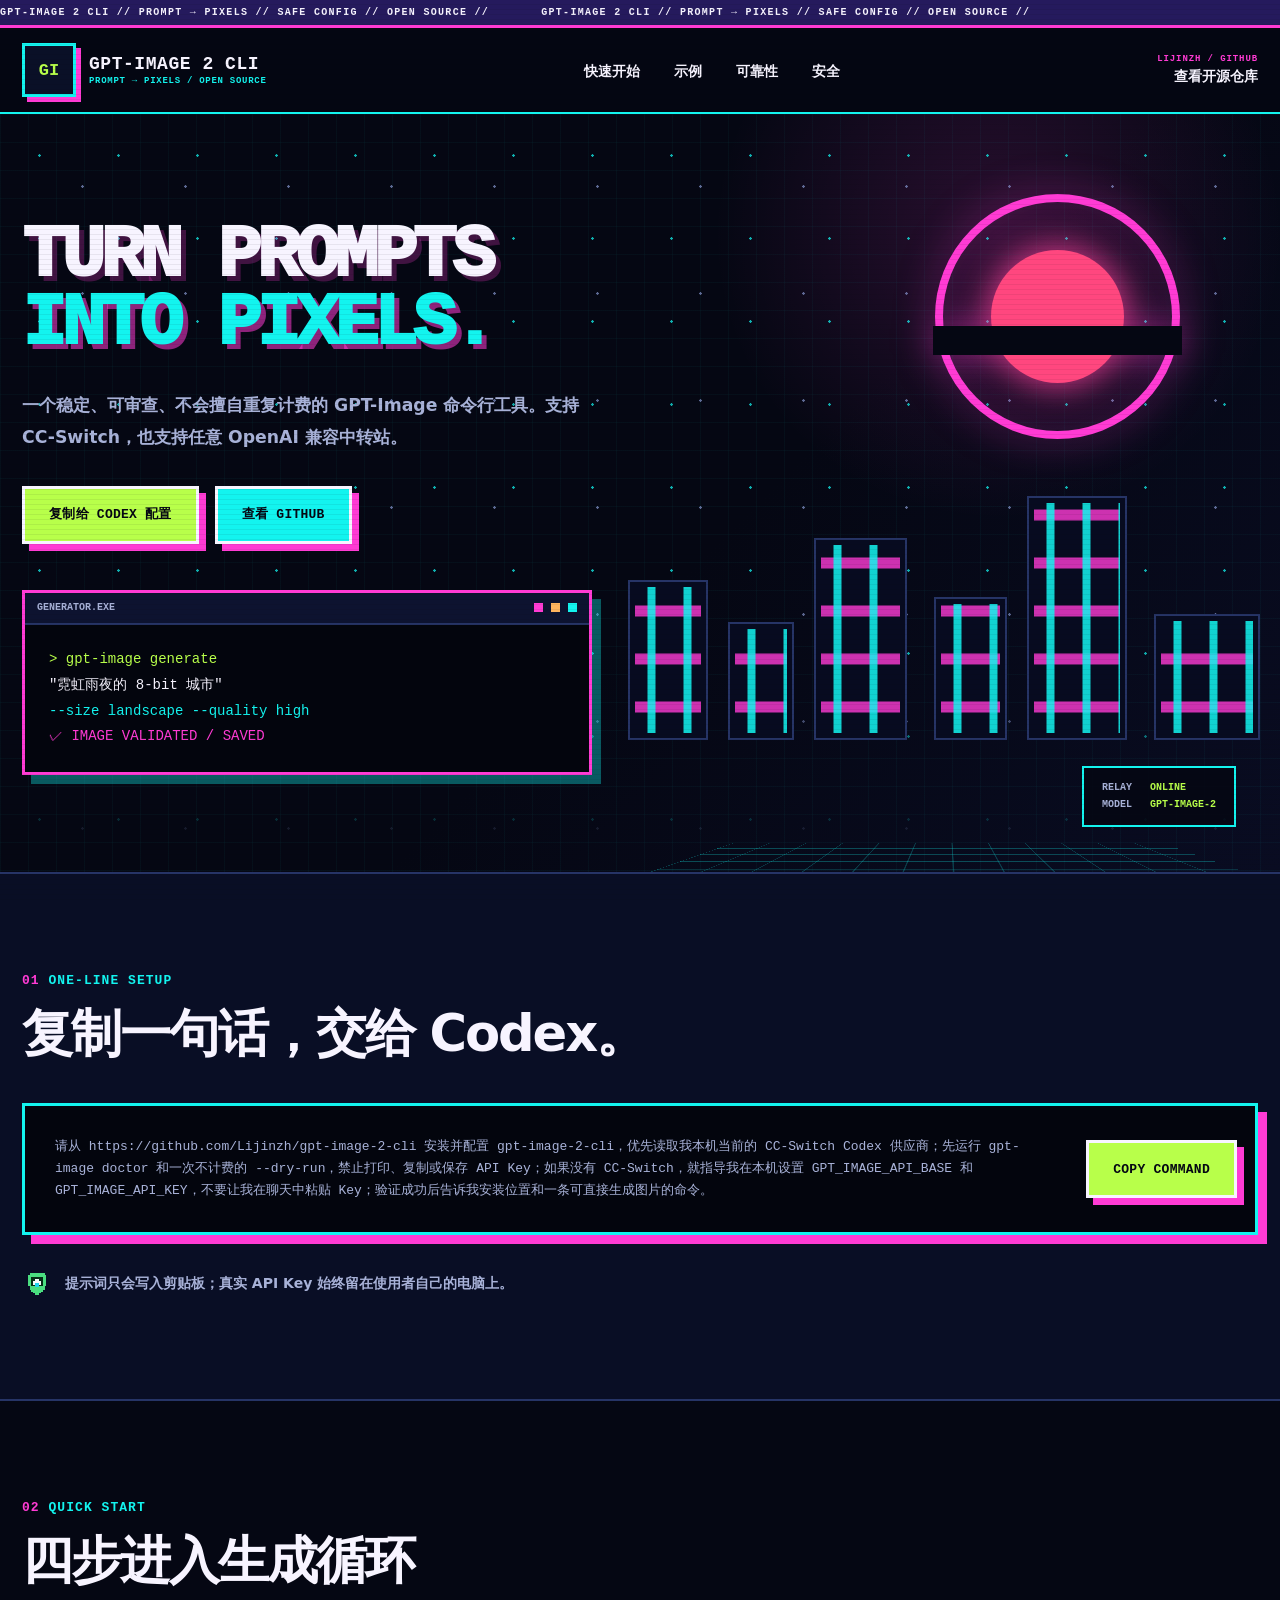
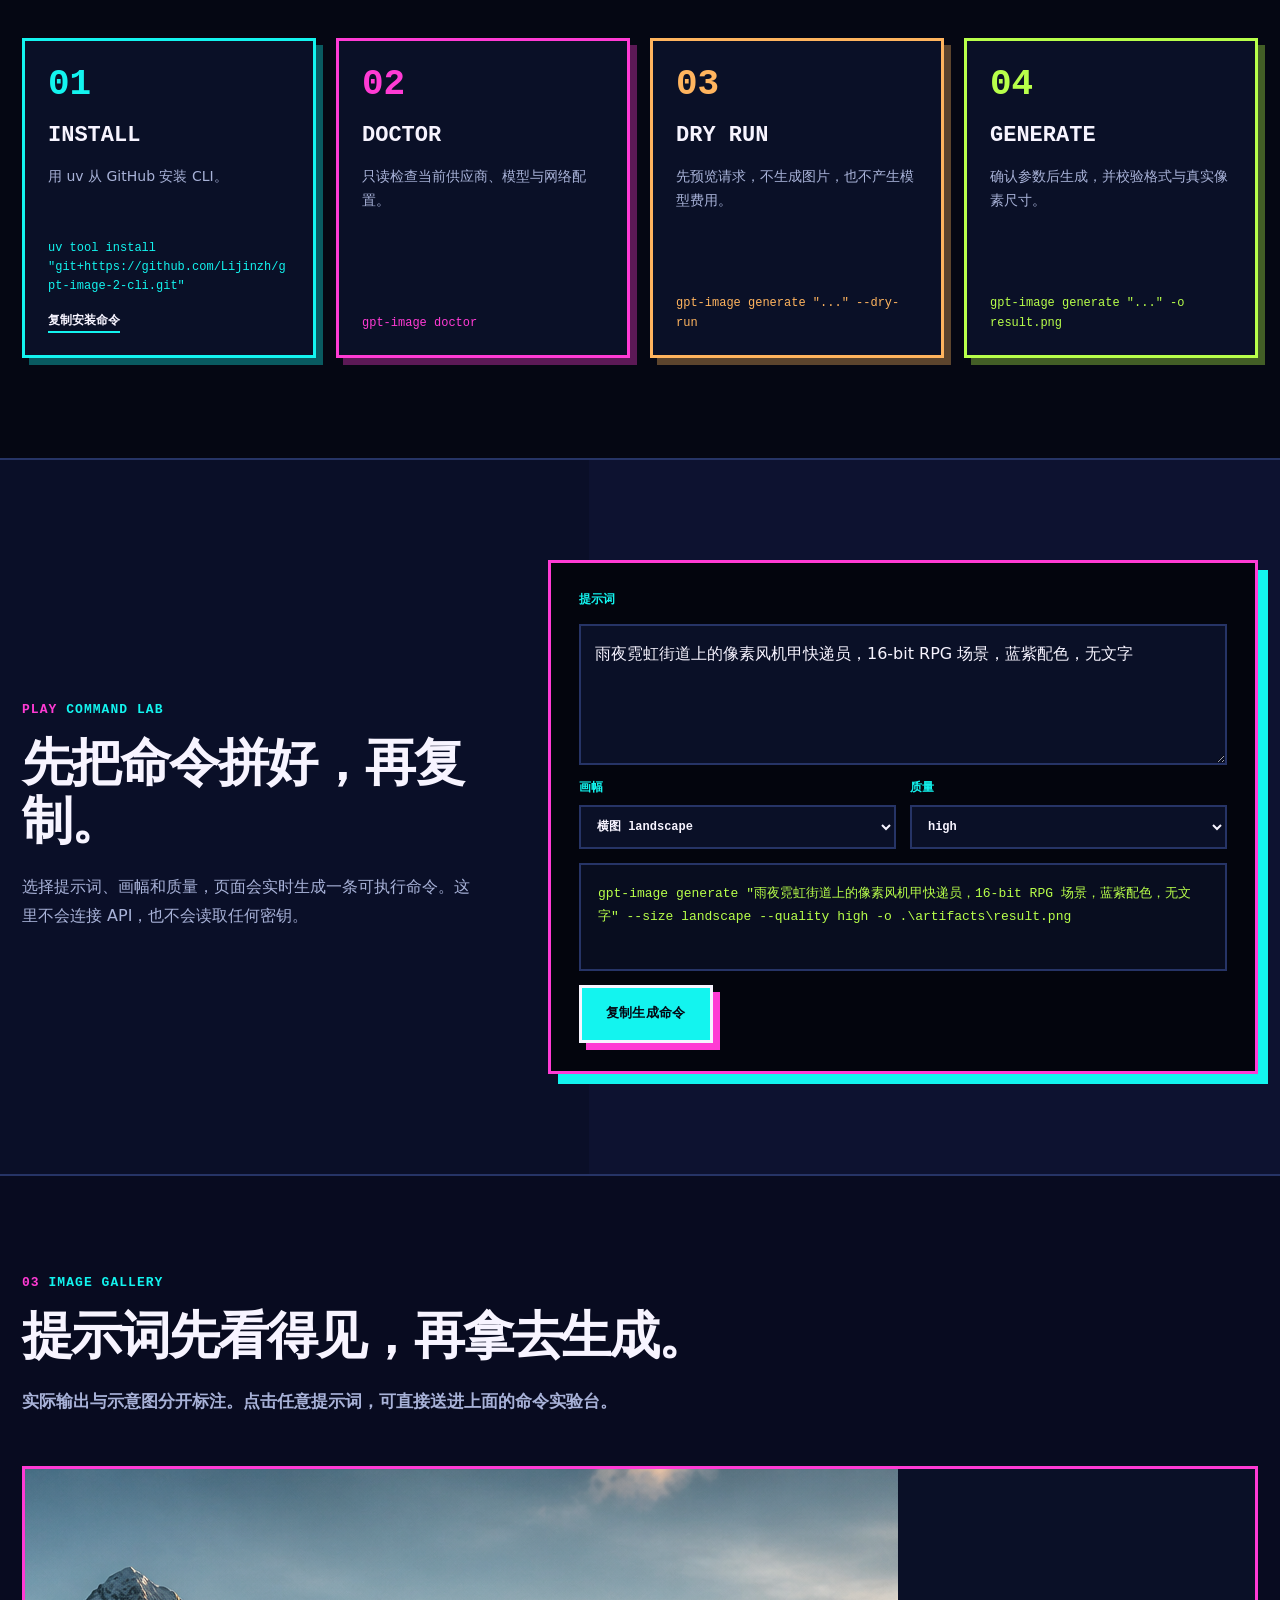
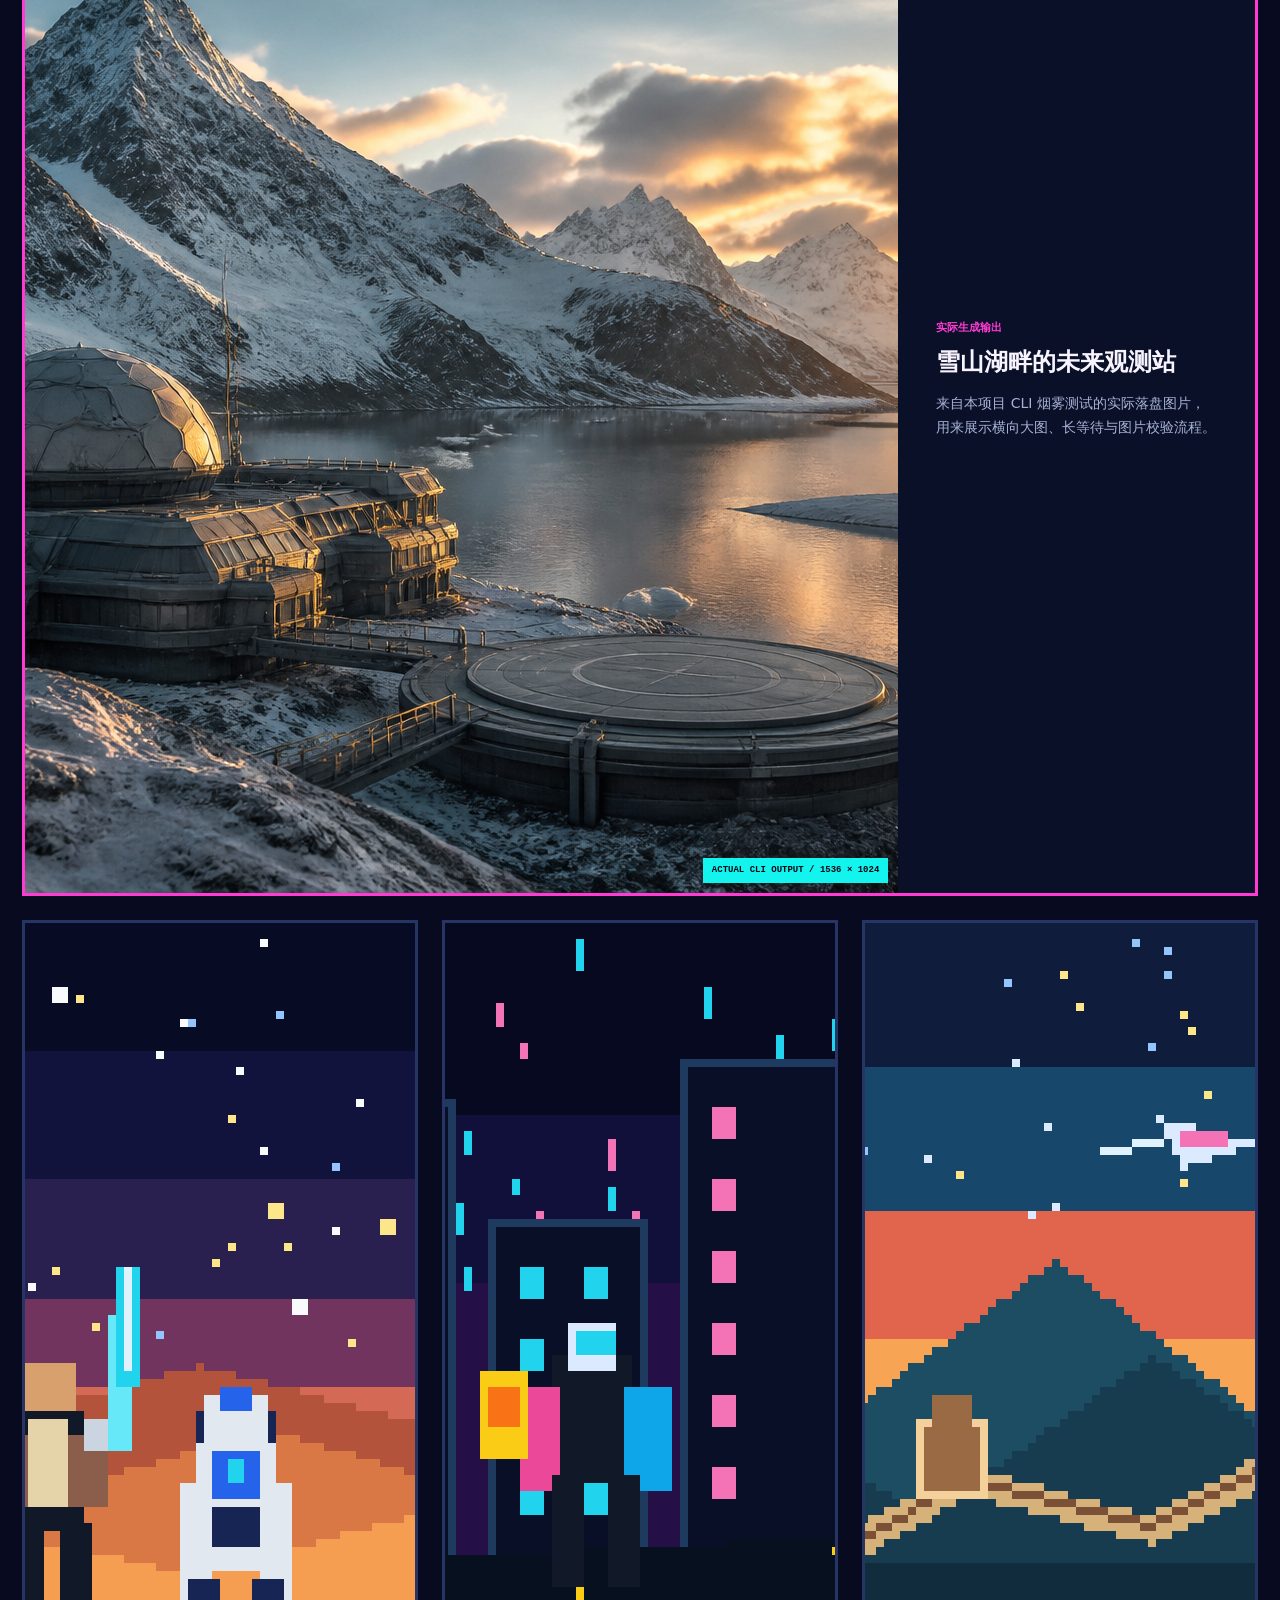
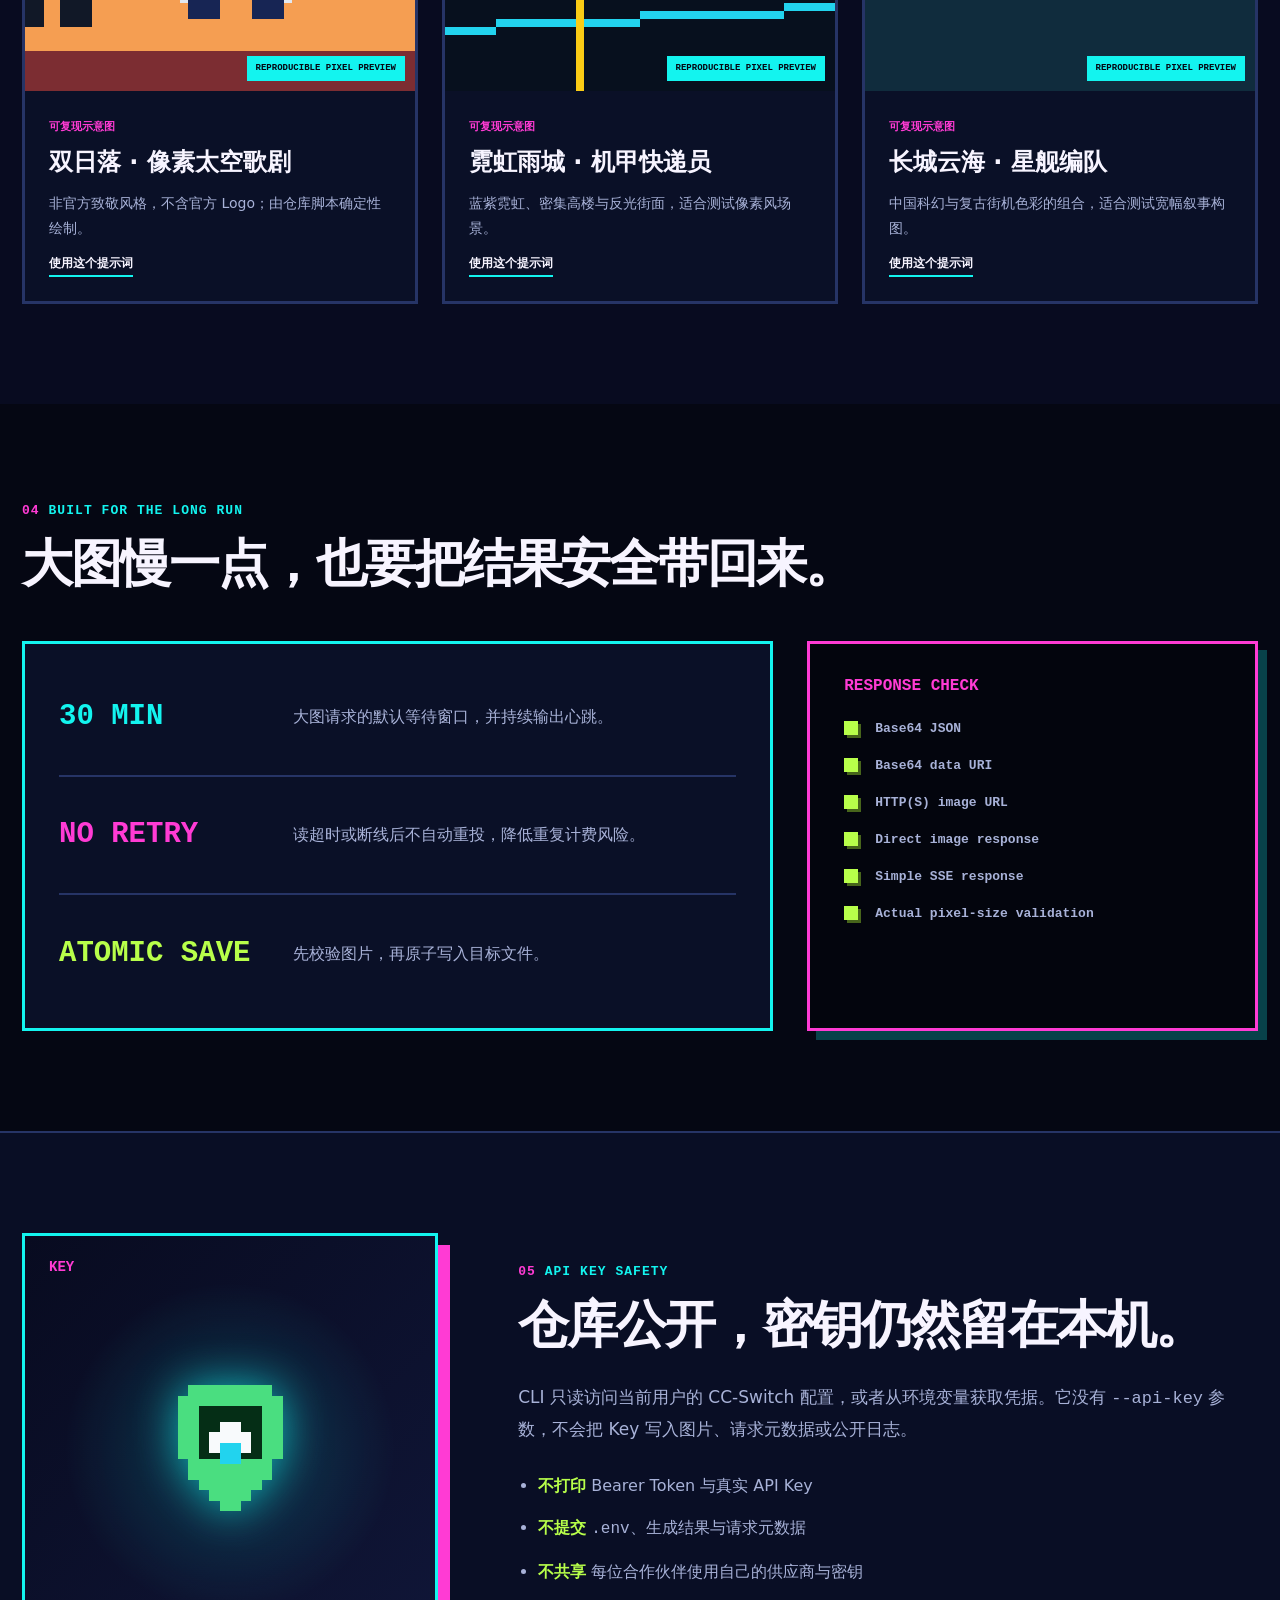
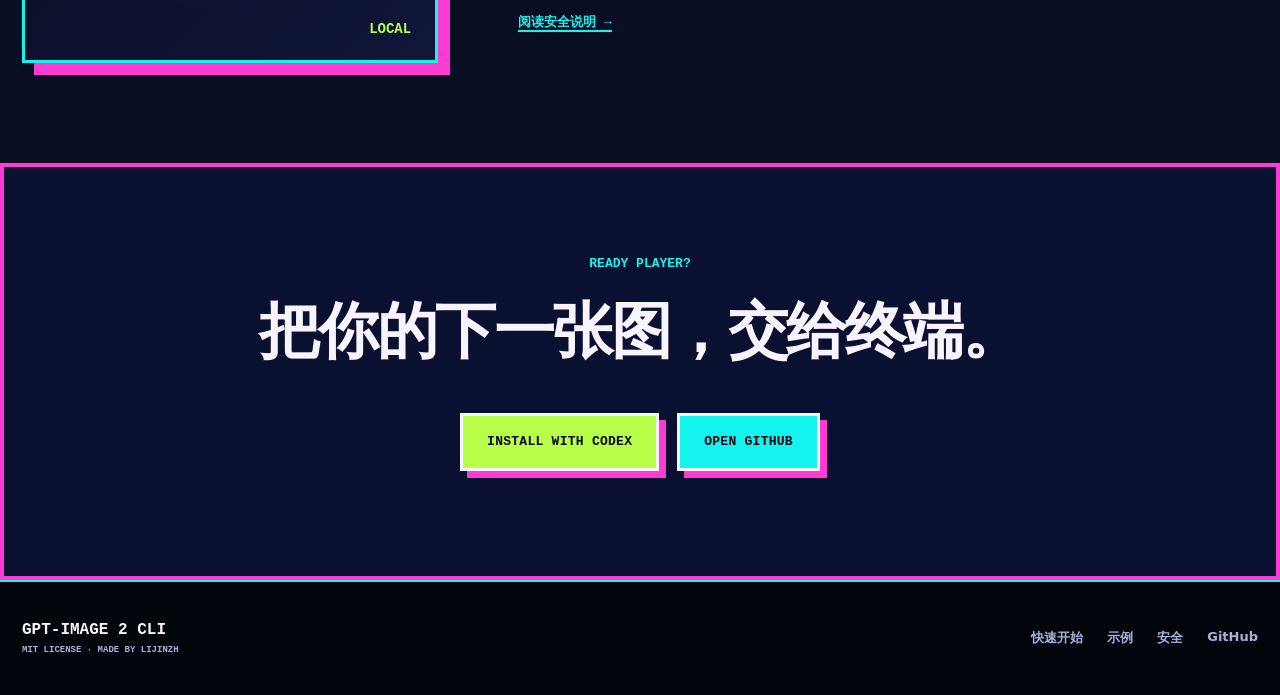
==== docs/index.html @ e55b49b8 "feat: launch neon pixel project website" ====
<!doctype html>
<html lang="zh-CN">
<head>
  <meta charset="utf-8">
  <meta name="viewport" content="width=device-width, initial-scale=1">
  <meta name="theme-color" content="#050713">
  <meta name="description" content="GPT-Image 2 CLI：一个支持 CC-Switch 与 OpenAI 兼容中转站的稳健文生图命令行工具。">
  <meta property="og:title" content="GPT-Image 2 CLI · Turn prompts into pixels">
  <meta property="og:description" content="安装、配置、预演、生成。把 GPT-Image 工作流安全地带进终端。">
  <meta property="og:type" content="website">
  <meta property="og:url" content="https://lijinzh.github.io/gpt-image-2-cli/">
  <meta property="og:image" content="https://lijinzh.github.io/gpt-image-2-cli/assets/examples/star-wars-pixel-art.png">
  <title>GPT-Image 2 CLI · Turn prompts into pixels</title>
  <link rel="canonical" href="https://lijinzh.github.io/gpt-image-2-cli/">
  <link rel="icon" href="assets/icons/pixel-terminal.svg" type="image/svg+xml">
  <link rel="stylesheet" href="styles.css">
  <script src="script.js" defer></script>
</head>
<body>
  <a class="skip-link" href="#main-content">跳到主要内容</a>

  <div class="signal-strip" aria-hidden="true">
    <span>GPT-IMAGE 2 CLI // PROMPT → PIXELS // SAFE CONFIG // OPEN SOURCE //</span>
    <span>GPT-IMAGE 2 CLI // PROMPT → PIXELS // SAFE CONFIG // OPEN SOURCE //</span>
  </div>

  <header class="site-header">
    <a class="brand" href="#top" aria-label="GPT-Image 2 CLI 首页">
      <span class="brand__mark" aria-hidden="true">GI</span>
      <span class="brand__copy">
        <strong>GPT-IMAGE 2 CLI</strong>
        <small>PROMPT → PIXELS / OPEN SOURCE</small>
      </span>
    </a>
    <button class="menu-button" type="button" aria-expanded="false" aria-controls="site-nav" data-menu-button>MENU</button>
    <nav class="site-nav" id="site-nav" aria-label="主要导航" data-site-nav>
      <a href="#quick-start">快速开始</a>
      <a href="#examples">示例</a>
      <a href="#reliability">可靠性</a>
      <a href="#safety">安全</a>
    </nav>
    <a class="header-github" href="https://github.com/Lijinzh/gpt-image-2-cli" target="_blank" rel="noopener noreferrer">
      <span>LIJINZH / GITHUB</span>
      <strong>查看开源仓库</strong>
    </a>
  </header>

  <main id="main-content">
    <section class="hero" id="top" aria-labelledby="hero-title">
      <div class="hero__stars" aria-hidden="true"></div>
      <div class="hero__copy" data-reveal>
        <h1 id="hero-title">TURN PROMPTS<br><em>INTO PIXELS.</em></h1>
        <p>一个稳定、可审查、不会擅自重复计费的 GPT-Image 命令行工具。支持 CC-Switch，也支持任意 OpenAI 兼容中转站。</p>
        <div class="hero__actions">
          <button class="pixel-button pixel-button--lime" type="button" data-copy-target="codex-command">复制给 Codex 配置</button>
          <a class="pixel-button pixel-button--cyan" href="https://github.com/Lijinzh/gpt-image-2-cli" target="_blank" rel="noopener noreferrer">查看 GitHub</a>
        </div>
        <div class="terminal-window" aria-label="命令行生成演示">
          <div class="terminal-window__bar"><span>GENERATOR.EXE</span><i></i><i></i><i></i></div>
          <pre><code><span class="terminal-green">&gt; gpt-image generate</span>
"霓虹雨夜的 8-bit 城市"
<span class="terminal-cyan">--size landscape --quality high</span>
<span class="terminal-pink">✓ IMAGE VALIDATED / SAVED</span></code></pre>
        </div>
      </div>

      <div class="hero__scene" aria-hidden="true" data-reveal>
        <div class="pixel-moon"><span></span></div>
        <div class="city city--back">
          <i style="--x:2%;--w:12%;--h:38%"></i><i style="--x:17%;--w:10%;--h:28%"></i>
          <i style="--x:30%;--w:14%;--h:48%"></i><i style="--x:48%;--w:11%;--h:34%"></i>
          <i style="--x:62%;--w:15%;--h:58%"></i><i style="--x:81%;--w:16%;--h:30%"></i>
        </div>
        <div class="city-grid"></div>
        <div class="scene-status"><span>RELAY</span><strong>ONLINE</strong><span>MODEL</span><strong>GPT-IMAGE-2</strong></div>
      </div>
    </section>

    <section class="codex-setup" aria-labelledby="codex-title">
      <div class="section-heading" data-reveal>
        <p><span>01</span> ONE-LINE SETUP</p>
        <h2 id="codex-title">复制一句话，交给 Codex。</h2>
      </div>
      <div class="copy-deck" data-reveal>
        <code id="codex-command">请从 https://github.com/Lijinzh/gpt-image-2-cli 安装并配置 gpt-image-2-cli，优先读取我本机当前的 CC-Switch Codex 供应商；先运行 gpt-image doctor 和一次不计费的 --dry-run，禁止打印、复制或保存 API Key；如果没有 CC-Switch，就指导我在本机设置 GPT_IMAGE_API_BASE 和 GPT_IMAGE_API_KEY，不要让我在聊天中粘贴 Key；验证成功后告诉我安装位置和一条可直接生成图片的命令。</code>
        <button class="pixel-button pixel-button--lime" type="button" data-copy-target="codex-command">COPY COMMAND</button>
      </div>
      <p class="privacy-note" data-reveal><img src="assets/icons/pixel-shield.svg" alt="" width="30" height="30">提示词只会写入剪贴板；真实 API Key 始终留在使用者自己的电脑上。</p>
    </section>

    <section class="quick-start" id="quick-start" aria-labelledby="quick-start-title">
      <div class="section-heading" data-reveal>
        <p><span>02</span> QUICK START</p>
        <h2 id="quick-start-title">四步进入生成循环</h2>
      </div>
      <ol class="step-rail">
        <li class="step step--cyan" data-reveal>
          <span>01</span><strong>INSTALL</strong><p>用 uv 从 GitHub 安装 CLI。</p>
          <code id="install-command">uv tool install "git+https://github.com/Lijinzh/gpt-image-2-cli.git"</code>
          <button type="button" data-copy-target="install-command">复制安装命令</button>
        </li>
        <li class="step step--pink" data-reveal>
          <span>02</span><strong>DOCTOR</strong><p>只读检查当前供应商、模型与网络配置。</p>
          <code>gpt-image doctor</code>
        </li>
        <li class="step step--orange" data-reveal>
          <span>03</span><strong>DRY RUN</strong><p>先预览请求，不生成图片，也不产生模型费用。</p>
          <code>gpt-image generate "..." --dry-run</code>
        </li>
        <li class="step step--lime" data-reveal>
          <span>04</span><strong>GENERATE</strong><p>确认参数后生成，并校验格式与真实像素尺寸。</p>
          <code>gpt-image generate "..." -o result.png</code>
        </li>
      </ol>
    </section>

    <section class="command-lab" aria-labelledby="command-lab-title">
      <div class="command-lab__copy" data-reveal>
        <div class="section-heading">
          <p><span>PLAY</span> COMMAND LAB</p>
          <h2 id="command-lab-title">先把命令拼好，再复制。</h2>
        </div>
        <p>选择提示词、画幅和质量，页面会实时生成一条可执行命令。这里不会连接 API，也不会读取任何密钥。</p>
      </div>
      <form class="command-builder" data-command-builder data-reveal>
        <label for="prompt-input">提示词</label>
        <textarea id="prompt-input" rows="4" data-prompt>雨夜霓虹街道上的像素风机甲快递员，16-bit RPG 场景，蓝紫配色，无文字</textarea>
        <div class="command-builder__options">
          <label>画幅
            <select data-size>
              <option value="landscape">横图 landscape</option>
              <option value="square">方图 square</option>
              <option value="portrait">竖图 portrait</option>
            </select>
          </label>
          <label>质量
            <select data-quality>
              <option value="high">high</option>
              <option value="medium">medium</option>
              <option value="low">low</option>
            </select>
          </label>
        </div>
        <div class="generated-command"><code id="generated-command" data-command-output></code></div>
        <button class="pixel-button pixel-button--cyan" type="button" data-copy-target="generated-command">复制生成命令</button>
      </form>
    </section>

    <section class="examples" id="examples" aria-labelledby="examples-title">
      <div class="section-heading" data-reveal>
        <p><span>03</span> IMAGE GALLERY</p>
        <h2 id="examples-title">提示词先看得见，再拿去生成。</h2>
        <p class="section-heading__lead">实际输出与示意图分开标注。点击任意提示词，可直接送进上面的命令实验台。</p>
      </div>
      <div class="gallery">
        <article class="gallery-item gallery-item--wide" data-reveal>
          <figure>
            <img src="assets/examples/snow-observatory-generated.png" alt="雪山湖泊旁的未来观测站实际生成图片" width="1536" height="1024" loading="lazy">
            <figcaption>ACTUAL CLI OUTPUT / 1536 × 1024</figcaption>
          </figure>
          <div class="gallery-item__copy">
            <span>实际生成输出</span>
            <h3>雪山湖畔的未来观测站</h3>
            <p>来自本项目 CLI 烟雾测试的实际落盘图片，用来展示横向大图、长等待与图片校验流程。</p>
          </div>
        </article>
        <article class="gallery-item" data-reveal>
          <figure><img src="assets/examples/star-wars-pixel-art.png" alt="双日落沙漠与太空歌剧角色的像素风示意图" width="1280" height="768" loading="lazy"><figcaption>REPRODUCIBLE PIXEL PREVIEW</figcaption></figure>
          <div class="gallery-item__copy">
            <span>可复现示意图</span><h3>双日落 · 像素太空歌剧</h3>
            <p>非官方致敬风格，不含官方 Logo；由仓库脚本确定性绘制。</p>
            <button type="button" data-use-prompt="双日落下的沙漠山脊，年轻的太空冒险者与蓝白机器人眺望远方战机，16-bit 像素艺术，复古游戏配色，无文字、无 Logo">使用这个提示词</button>
          </div>
        </article>
        <article class="gallery-item" data-reveal>
          <figure><img src="assets/examples/cyberpunk-courier-pixel-art.png" alt="雨夜霓虹城市中的机甲快递员像素示意图" width="1280" height="768" loading="lazy"><figcaption>REPRODUCIBLE PIXEL PREVIEW</figcaption></figure>
          <div class="gallery-item__copy">
            <span>可复现示意图</span><h3>霓虹雨城 · 机甲快递员</h3>
            <p>蓝紫霓虹、密集高楼与反光街面，适合测试像素风场景。</p>
            <button type="button" data-use-prompt="雨夜霓虹街道上的像素风机甲快递员，16-bit RPG 场景，蓝紫配色，无文字">使用这个提示词</button>
          </div>
        </article>
        <article class="gallery-item" data-reveal>
          <figure><img src="assets/examples/great-wall-starfleet-pixel-art.png" alt="长城日出云海与星舰编队的像素示意图" width="1280" height="768" loading="lazy"><figcaption>REPRODUCIBLE PIXEL PREVIEW</figcaption></figure>
          <div class="gallery-item__copy">
            <span>可复现示意图</span><h3>长城云海 · 星舰编队</h3>
            <p>中国科幻与复古街机色彩的组合，适合测试宽幅叙事构图。</p>
            <button type="button" data-use-prompt="长城上空的像素风星舰编队，日出云海，复古街机美术，宽幅构图，无文字">使用这个提示词</button>
          </div>
        </article>
      </div>
    </section>

    <section class="reliability" id="reliability" aria-labelledby="reliability-title">
      <div class="section-heading" data-reveal>
        <p><span>04</span> BUILT FOR THE LONG RUN</p>
        <h2 id="reliability-title">大图慢一点，也要把结果安全带回来。</h2>
      </div>
      <div class="reliability__grid">
        <dl class="metrics" data-reveal>
          <div><dt>30 MIN</dt><dd>大图请求的默认等待窗口，并持续输出心跳。</dd></div>
          <div><dt>NO RETRY</dt><dd>读超时或断线后不自动重投，降低重复计费风险。</dd></div>
          <div><dt>ATOMIC SAVE</dt><dd>先校验图片，再原子写入目标文件。</dd></div>
        </dl>
        <div class="response-check" data-reveal>
          <h3>RESPONSE CHECK</h3>
          <ul><li>Base64 JSON</li><li>Base64 data URI</li><li>HTTP(S) image URL</li><li>Direct image response</li><li>Simple SSE response</li><li>Actual pixel-size validation</li></ul>
        </div>
      </div>
    </section>

    <section class="safety" id="safety" aria-labelledby="safety-title">
      <div class="safety__art" aria-hidden="true"><img src="assets/icons/pixel-shield.svg" alt="" width="168" height="168"><span>KEY</span><strong>LOCAL</strong></div>
      <div class="safety__copy" data-reveal>
        <div class="section-heading">
          <p><span>05</span> API KEY SAFETY</p>
          <h2 id="safety-title">仓库公开，密钥仍然留在本机。</h2>
        </div>
        <p>CLI 只读访问当前用户的 CC-Switch 配置，或者从环境变量获取凭据。它没有 <code>--api-key</code> 参数，不会把 Key 写入图片、请求元数据或公开日志。</p>
        <ul>
          <li><strong>不打印</strong> Bearer Token 与真实 API Key</li>
          <li><strong>不提交</strong> <code>.env</code>、生成结果与请求元数据</li>
          <li><strong>不共享</strong> 每位合作伙伴使用自己的供应商与密钥</li>
        </ul>
        <a href="https://github.com/Lijinzh/gpt-image-2-cli/blob/main/SECURITY.md" target="_blank" rel="noopener noreferrer">阅读安全说明 →</a>
      </div>
    </section>

    <section class="final-cta" aria-labelledby="final-title">
      <p>READY PLAYER?</p>
      <h2 id="final-title">把你的下一张图，交给终端。</h2>
      <div>
        <button class="pixel-button pixel-button--lime" type="button" data-copy-target="codex-command">INSTALL WITH CODEX</button>
        <a class="pixel-button pixel-button--cyan" href="https://github.com/Lijinzh/gpt-image-2-cli" target="_blank" rel="noopener noreferrer">OPEN GITHUB</a>
      </div>
    </section>
  </main>

  <footer class="site-footer">
    <div><strong>GPT-IMAGE 2 CLI</strong><span>MIT LICENSE · MADE BY LIJINZH</span></div>
    <nav aria-label="页脚导航"><a href="#quick-start">快速开始</a><a href="#examples">示例</a><a href="#safety">安全</a><a href="https://github.com/Lijinzh/gpt-image-2-cli" target="_blank" rel="noopener noreferrer">GitHub</a></nav>
  </footer>

  <div class="copy-toast" role="status" aria-live="polite" data-copy-toast>已复制到剪贴板</div>
</body>
</html>
---- docs/styles.css ----
:root {
  --bg: #050713;
  --panel: #0a1027;
  --panel-2: #101638;
  --ink: #f7f4ff;
  --muted: #a8b2d8;
  --cyan: #13f4ef;
  --pink: #ff3bd4;
  --lime: #b8ff4a;
  --orange: #ffb45e;
  --line: #263466;
  --max: 1320px;
  --mono: "Cascadia Code", "SFMono-Regular", Consolas, "Liberation Mono", monospace;
  --sans: "Microsoft YaHei UI", "Noto Sans CJK SC", system-ui, sans-serif;
}

* { box-sizing: border-box; }
html { color-scheme: dark; scroll-behavior: smooth; }
body { margin: 0; overflow-x: hidden; color: var(--ink); background: var(--bg); font-family: var(--sans); }
body::before { position: fixed; inset: 0; z-index: 99; pointer-events: none; content: ""; background: repeating-linear-gradient(0deg, rgba(0,0,0,.13) 0 1px, transparent 1px 5px); mix-blend-mode: multiply; opacity: .48; }
a { color: inherit; }
button, select, textarea { font: inherit; }
button, a { -webkit-tap-highlight-color: transparent; }
img { max-width: 100%; }
code, pre { font-family: var(--mono); }
::selection { color: var(--bg); background: var(--cyan); }

.skip-link { position: fixed; top: 12px; left: 12px; z-index: 200; padding: 12px 16px; color: var(--bg); background: var(--lime); transform: translateY(-150%); }
.skip-link:focus { transform: translateY(0); }

.signal-strip { display: flex; gap: 52px; overflow: hidden; height: 28px; color: var(--ink); background: #251a5d; border-bottom: 3px solid var(--pink); font: 800 10px/25px var(--mono); letter-spacing: .13em; white-space: nowrap; }
.signal-strip span { min-width: max-content; animation: signal 24s linear infinite; }
@keyframes signal { to { transform: translateX(calc(-100% - 52px)); } }

.site-header { position: sticky; top: 0; z-index: 50; display: grid; grid-template-columns: auto 1fr auto; align-items: center; min-height: 86px; padding: 0 max(22px, calc((100vw - var(--max)) / 2)); background: rgba(5,7,19,.93); border-bottom: 2px solid var(--cyan); backdrop-filter: blur(16px); }
.brand { display: flex; gap: 13px; align-items: center; text-decoration: none; }
.brand__mark { display: grid; place-items: center; width: 54px; height: 54px; color: var(--lime); background: #0a1027; border: 3px solid var(--cyan); box-shadow: 5px 5px 0 var(--pink); font: 900 17px/1 var(--mono); }
.brand__copy { display: grid; gap: 4px; }
.brand__copy strong { font: 900 18px/1 var(--mono); letter-spacing: .03em; }
.brand__copy small { color: var(--cyan); font: 800 9px/1 var(--mono); letter-spacing: .08em; }
.site-nav { display: flex; justify-content: center; gap: 34px; }
.site-nav a { position: relative; padding: 32px 0 28px; font-size: 14px; font-weight: 800; text-decoration: none; }
.site-nav a::after { position: absolute; right: 0; bottom: 19px; left: 0; height: 3px; content: ""; background: var(--pink); transform: scaleX(0); transform-origin: left; transition: transform .18s ease; }
.site-nav a:hover::after, .site-nav a:focus-visible::after { transform: scaleX(1); }
.header-github { display: grid; gap: 4px; justify-items: end; text-decoration: none; }
.header-github span { color: var(--pink); font: 800 9px/1 var(--mono); letter-spacing: .1em; }
.header-github strong { font-size: 14px; }
.menu-button { display: none; }

.hero { position: relative; display: grid; grid-template-columns: minmax(0, .96fr) minmax(500px, 1.04fr); min-height: 760px; isolation: isolate; overflow: hidden; border-bottom: 2px solid var(--line); background: radial-gradient(circle at 78% 16%, rgba(255,59,212,.15), transparent 24%), linear-gradient(135deg, #050713 0 56%, #090c22 100%); }
.hero::before, .quick-start::before, .reliability::before { position: absolute; inset: 0; z-index: -2; content: ""; background-image: linear-gradient(rgba(19,244,239,.035) 1px, transparent 1px), linear-gradient(90deg, rgba(19,244,239,.035) 1px, transparent 1px); background-size: 28px 28px; }
.hero__stars { position: absolute; inset: 0; z-index: -1; opacity: .72; background-image: radial-gradient(circle, var(--cyan) 0 1px, transparent 1.5px), radial-gradient(circle, #8090c6 0 1px, transparent 1.5px); background-position: 0 0, 31px 19px; background-size: 79px 83px, 103px 107px; mask-image: linear-gradient(to bottom, #000 0 70%, transparent); }
.hero__copy { align-self: center; width: min(650px, calc(100% - 44px)); margin-left: max(22px, calc((100vw - var(--max)) / 2)); padding: 88px 0 76px; }
.hero h1 { margin: 0; font: 950 clamp(58px, 5.7vw, 91px)/.94 var(--mono); letter-spacing: -.065em; text-shadow: 5px 5px 0 rgba(255,59,212,.24); }
.hero h1 em { color: var(--cyan); font-style: normal; text-shadow: 5px 5px 0 rgba(255,59,212,.55); }
.hero__copy > p { max-width: 650px; margin: 30px 0 0; color: var(--muted); font-size: clamp(17px, 1.35vw, 20px); font-weight: 600; line-height: 1.85; }
.hero__actions { display: flex; flex-wrap: wrap; gap: 16px; margin-top: 32px; }
.pixel-button { display: inline-grid; place-items: center; min-height: 58px; padding: 0 24px; color: var(--bg); border: 3px solid var(--ink); border-radius: 0; box-shadow: 7px 7px 0 var(--pink); cursor: pointer; font: 900 13px/1 var(--mono); letter-spacing: .02em; text-decoration: none; text-transform: uppercase; transition: transform .15s ease, box-shadow .15s ease; }
.pixel-button:hover, .pixel-button:focus-visible { box-shadow: 3px 3px 0 var(--pink); transform: translate(4px,4px); }
.pixel-button--lime { background: var(--lime); }
.pixel-button--cyan { background: var(--cyan); }
.terminal-window { max-width: 620px; margin-top: 46px; background: #03050d; border: 3px solid var(--pink); box-shadow: 9px 9px 0 rgba(19,244,239,.35); }
.terminal-window__bar { display: flex; gap: 8px; align-items: center; padding: 10px 12px; color: var(--muted); background: #0d1330; border-bottom: 2px solid var(--line); font: 800 10px/1 var(--mono); }
.terminal-window__bar span { margin-right: auto; }
.terminal-window__bar i { width: 9px; height: 9px; background: var(--pink); }
.terminal-window__bar i:nth-of-type(2) { background: var(--orange); }
.terminal-window__bar i:nth-of-type(3) { background: var(--cyan); }
.terminal-window pre { margin: 0; padding: 22px 24px; overflow: auto; color: var(--ink); font-size: 14px; line-height: 1.85; white-space: pre-wrap; }
.terminal-green { color: var(--lime); }.terminal-cyan { color: var(--cyan); }.terminal-pink { color: var(--pink); }

.hero__scene { position: relative; align-self: stretch; min-width: 0; overflow: hidden; }
.pixel-moon { position: absolute; top: 80px; right: 15%; width: 245px; aspect-ratio: 1; border: 8px solid var(--pink); border-radius: 50%; filter: drop-shadow(0 0 18px rgba(255,59,212,.5)); }
.pixel-moon::after { position: absolute; top: 54%; right: -10px; left: -10px; height: 29px; content: ""; background: var(--bg); }
.pixel-moon span { position: absolute; inset: 48px; border-radius: 50%; background: #ff477f; box-shadow: 0 0 36px rgba(255,71,127,.6); }
.city { position: absolute; right: 0; bottom: 132px; left: 0; height: 420px; }
.city i { position: absolute; bottom: 0; left: var(--x); width: var(--w); height: var(--h); background-color: #070b20; border: 2px solid var(--line); background-image: repeating-linear-gradient(90deg, transparent 0 17px, rgba(19,244,239,.85) 18px 25px, transparent 26px 36px), repeating-linear-gradient(0deg, transparent 0 25px, rgba(255,59,212,.8) 26px 36px, transparent 37px 48px); box-shadow: inset 0 0 0 5px #070b20; }
.city-grid { position: absolute; right: -12%; bottom: -40px; left: -12%; height: 250px; background-image: linear-gradient(rgba(19,244,239,.28) 2px, transparent 2px), linear-gradient(90deg, rgba(19,244,239,.22) 2px, transparent 2px); background-size: 100% 34px, 70px 100%; transform: perspective(230px) rotateX(58deg); transform-origin: bottom; }
.scene-status { position: absolute; right: 44px; bottom: 45px; display: grid; grid-template-columns: auto auto; gap: 7px 18px; padding: 15px 18px; background: rgba(5,7,19,.84); border: 2px solid var(--cyan); font: 800 10px/1 var(--mono); }
.scene-status span { color: var(--muted); }.scene-status strong { color: var(--lime); }

.codex-setup, .quick-start, .command-lab, .examples, .reliability, .safety { position: relative; padding: 100px max(22px, calc((100vw - var(--max)) / 2)); }
.codex-setup { background: #090e25; border-bottom: 2px solid var(--line); }
.section-heading > p { margin: 0 0 18px; color: var(--cyan); font: 900 13px/1 var(--mono); letter-spacing: .08em; }
.section-heading > p span { color: var(--pink); }
.section-heading h2 { max-width: 980px; margin: 0; font-size: clamp(38px, 4vw, 62px); line-height: 1.13; letter-spacing: -.04em; }
.section-heading__lead { max-width: 720px; margin: 22px 0 0 !important; color: var(--muted) !important; font: 600 17px/1.75 var(--sans) !important; letter-spacing: 0 !important; }
.copy-deck { display: grid; grid-template-columns: 1fr auto; gap: 18px; align-items: center; margin-top: 40px; padding: 18px; background: #03050d; border: 3px solid var(--cyan); box-shadow: 9px 9px 0 var(--pink); }
.copy-deck code { min-width: 0; max-height: 112px; padding: 12px; overflow: auto; color: var(--muted); font-size: 13px; line-height: 1.7; }
.privacy-note { display: flex; gap: 13px; align-items: center; margin: 34px 0 0; color: var(--muted); font-size: 14px; font-weight: 700; }
.privacy-note img { image-rendering: pixelated; }

.quick-start { overflow: hidden; background: var(--bg); }
.step-rail { display: grid; grid-template-columns: repeat(4, 1fr); gap: 20px; margin: 48px 0 0; padding: 0; list-style: none; }
.step { display: flex; flex-direction: column; min-height: 285px; padding: 26px 23px 22px; background: var(--panel); border: 3px solid var(--accent); box-shadow: 7px 7px 0 color-mix(in srgb, var(--accent) 35%, transparent); }
.step--cyan { --accent: var(--cyan); }.step--pink { --accent: var(--pink); }.step--orange { --accent: var(--orange); }.step--lime { --accent: var(--lime); }
.step > span { color: var(--accent); font: 900 36px/1 var(--mono); }
.step > strong { margin-top: 22px; font: 900 22px/1 var(--mono); }
.step p { min-height: 56px; margin: 18px 0; color: var(--muted); font-size: 14px; line-height: 1.7; }
.step code { display: block; margin-top: auto; overflow-wrap: anywhere; color: var(--accent); font-size: 12px; line-height: 1.6; }
.step button, .gallery-item button { align-self: flex-start; margin-top: 15px; padding: 0; color: var(--ink); background: none; border: 0; border-bottom: 2px solid var(--accent, var(--cyan)); cursor: pointer; font: 800 12px/1.6 var(--mono); }

.command-lab { display: grid; grid-template-columns: minmax(0,.78fr) minmax(520px,1.22fr); gap: 72px; align-items: center; background: linear-gradient(90deg, #0a0f28 0 46%, #0d1230 46%); border-block: 2px solid var(--line); }
.command-lab__copy > p { max-width: 570px; margin: 24px 0 0; color: var(--muted); line-height: 1.8; }
.command-builder { display: grid; gap: 14px; padding: 28px; background: #03050d; border: 3px solid var(--pink); box-shadow: 10px 10px 0 var(--cyan); }
.command-builder label { color: var(--cyan); font: 800 12px/1.6 var(--mono); }
.command-builder textarea, .command-builder select { width: 100%; color: var(--ink); background: var(--panel); border: 2px solid var(--line); border-radius: 0; outline: none; }
.command-builder textarea { resize: vertical; min-height: 118px; padding: 14px; line-height: 1.7; }
.command-builder select { margin-top: 7px; padding: 12px; }
.command-builder textarea:focus, .command-builder select:focus { border-color: var(--cyan); box-shadow: 0 0 0 3px rgba(19,244,239,.16); }
.command-builder__options { display: grid; grid-template-columns: 1fr 1fr; gap: 14px; }
.generated-command { min-height: 108px; padding: 17px; overflow: auto; color: var(--lime); background: #080d1f; border: 2px solid var(--line); font-size: 13px; line-height: 1.7; overflow-wrap: anywhere; }
.command-builder .pixel-button { justify-self: start; }

.examples { background: #080b20; }
.gallery { display: grid; grid-template-columns: repeat(3, 1fr); gap: 24px; margin-top: 50px; }
.gallery-item { overflow: hidden; background: var(--panel); border: 3px solid var(--line); transition: border-color .18s ease, transform .18s ease; }
.gallery-item:hover { border-color: var(--cyan); transform: translateY(-5px); }
.gallery-item--wide { display: grid; grid-column: 1 / -1; grid-template-columns: minmax(0,1.42fr) minmax(320px,.58fr); border-color: var(--pink); }
.gallery-item figure { position: relative; margin: 0; overflow: hidden; background: #03050d; }
.gallery-item img { display: block; width: 100%; aspect-ratio: 5 / 3; object-fit: cover; image-rendering: pixelated; transition: transform .35s steps(4, end); }
.gallery-item--wide img { aspect-ratio: 3 / 2; image-rendering: auto; }
.gallery-item:hover img { transform: scale(1.025); }
.gallery-item figcaption { position: absolute; right: 10px; bottom: 10px; padding: 8px 9px; color: var(--bg); background: var(--cyan); font: 900 9px/1 var(--mono); }
.gallery-item__copy { padding: 24px; }
.gallery-item--wide .gallery-item__copy { display: flex; flex-direction: column; justify-content: center; padding: 38px; }
.gallery-item__copy > span { color: var(--pink); font: 800 11px/1 var(--mono); }
.gallery-item h3 { margin: 13px 0 14px; font-size: 24px; line-height: 1.25; }
.gallery-item p { margin: 0; color: var(--muted); font-size: 14px; line-height: 1.75; }

.reliability { overflow: hidden; background: var(--bg); }
.reliability__grid { display: grid; grid-template-columns: 1.25fr .75fr; gap: 34px; margin-top: 48px; }
.metrics { margin: 0; padding: 15px 34px; background: var(--panel); border: 3px solid var(--cyan); }
.metrics div { display: grid; grid-template-columns: 210px 1fr; gap: 24px; align-items: center; min-height: 118px; border-bottom: 2px solid var(--line); }
.metrics div:last-child { border-bottom: 0; }
.metrics dt { color: var(--cyan); font: 900 29px/1 var(--mono); }
.metrics div:nth-child(2) dt { color: var(--pink); }.metrics div:nth-child(3) dt { color: var(--lime); }
.metrics dd { margin: 0; color: var(--muted); line-height: 1.7; }
.response-check { padding: 34px; background: #03050d; border: 3px solid var(--pink); box-shadow: 9px 9px 0 rgba(19,244,239,.25); }
.response-check h3 { margin: 0 0 26px; color: var(--pink); font: 900 16px/1 var(--mono); }
.response-check ul { display: grid; gap: 19px; margin: 0; padding: 0; list-style: none; }
.response-check li { position: relative; padding-left: 31px; color: var(--muted); font: 800 13px/1.4 var(--mono); }
.response-check li::before { position: absolute; top: 1px; left: 0; width: 14px; height: 14px; content: ""; background: var(--lime); box-shadow: 3px 3px 0 #47651b; }

.safety { display: grid; grid-template-columns: .72fr 1.28fr; gap: 80px; align-items: center; background: #090e25; border-top: 2px solid var(--line); }
.safety__art { position: relative; display: grid; place-items: center; min-height: 430px; background: radial-gradient(circle, rgba(19,244,239,.2), transparent 56%), linear-gradient(135deg, #080b20, #101638); border: 3px solid var(--cyan); box-shadow: 12px 12px 0 var(--pink); }
.safety__art img { width: 168px; image-rendering: pixelated; filter: drop-shadow(0 0 22px rgba(19,244,239,.65)); }
.safety__art span, .safety__art strong { position: absolute; font: 900 14px/1 var(--mono); }.safety__art span { top: 24px; left: 24px; color: var(--pink); }.safety__art strong { right: 24px; bottom: 24px; color: var(--lime); }
.safety__copy > p { margin: 28px 0 0; color: var(--muted); font-size: 17px; line-height: 1.85; }
.safety__copy ul { display: grid; gap: 15px; margin: 26px 0; padding-left: 20px; color: var(--muted); line-height: 1.7; }
.safety__copy strong { color: var(--lime); }
.safety__copy > a { color: var(--cyan); font: 800 13px/1 var(--mono); text-decoration: none; border-bottom: 2px solid var(--cyan); }

.final-cta { padding: 90px 22px 105px; text-align: center; background: #0a1030; border: 4px solid var(--pink); }
.final-cta > p { margin: 0 0 20px; color: var(--cyan); font: 900 13px/1 var(--mono); }
.final-cta h2 { margin: 0; font-size: clamp(38px, 4.8vw, 70px); letter-spacing: -.04em; }
.final-cta > div { display: flex; flex-wrap: wrap; gap: 18px; justify-content: center; margin-top: 40px; }
.site-footer { display: flex; justify-content: space-between; gap: 36px; align-items: center; padding: 40px max(22px, calc((100vw - var(--max)) / 2)); background: #03050d; border-top: 2px solid var(--cyan); }
.site-footer > div { display: grid; gap: 8px; }.site-footer strong { font: 900 16px/1 var(--mono); }.site-footer span { color: var(--muted); font: 800 9px/1 var(--mono); }
.site-footer nav { display: flex; flex-wrap: wrap; gap: 24px; }.site-footer a { color: var(--muted); font-size: 13px; font-weight: 800; text-decoration: none; }.site-footer a:hover { color: var(--cyan); }
.copy-toast { position: fixed; right: 24px; bottom: 24px; z-index: 120; padding: 16px 20px; color: var(--bg); background: var(--lime); border: 3px solid var(--ink); box-shadow: 7px 7px 0 var(--pink); font: 900 12px/1 var(--mono); opacity: 0; pointer-events: none; transform: translateY(20px); transition: opacity .18s ease, transform .18s ease; }
.copy-toast.is-visible { opacity: 1; transform: translateY(0); }
[data-reveal] { opacity: 0; transform: translateY(20px); transition: opacity .55s ease, transform .55s ease; }
[data-reveal].is-visible { opacity: 1; transform: none; }

@media (max-width: 1080px) {
  .site-header { grid-template-columns: auto auto 1fr; }
  .site-nav { grid-column: 1 / -1; order: 4; padding: 0 0 16px; }
  .header-github { justify-self: end; }
  .hero { grid-template-columns: 1fr; }
  .hero__copy { width: min(760px, calc(100% - 44px)); }
  .hero__scene { min-height: 620px; }
  .step-rail { grid-template-columns: 1fr 1fr; }
  .command-lab { grid-template-columns: 1fr; background: #0a0f28; }
  .gallery { grid-template-columns: 1fr 1fr; }
  .gallery-item--wide { grid-column: 1 / -1; }
  .safety { gap: 48px; }
}

@media (max-width: 720px) {
  .signal-strip { height: 24px; line-height: 21px; }
  .site-header { grid-template-columns: 1fr auto; min-height: 76px; padding: 0 18px; }
  .brand__mark { width: 46px; height: 46px; }
  .brand__copy strong { font-size: 14px; }.brand__copy small { font-size: 7px; }
  .menu-button { display: block; padding: 11px 13px; color: var(--bg); background: var(--cyan); border: 2px solid var(--ink); border-radius: 0; box-shadow: 4px 4px 0 var(--pink); font: 900 11px/1 var(--mono); }
  .site-nav { position: absolute; top: 100%; right: 18px; display: none; width: min(270px, calc(100vw - 36px)); padding: 12px; background: #050713; border: 3px solid var(--cyan); box-shadow: 8px 8px 0 var(--pink); }
  .site-nav.is-open { display: grid; }
  .site-nav a { padding: 14px 10px; border-bottom: 1px solid var(--line); }
  .site-nav a::after { display: none; }
  .header-github { display: none; }
  .hero { min-height: auto; }
  .hero__copy { width: auto; margin: 0; padding: 72px 20px 54px; }
  .hero h1 { font-size: clamp(48px, 15vw, 68px); }
  .hero__copy > p { font-size: 16px; }
  .hero__actions { display: grid; }.pixel-button { width: 100%; }
  .terminal-window { margin-top: 38px; }.terminal-window pre { padding: 18px 16px; font-size: 12px; }
  .hero__scene { min-height: 480px; }
  .pixel-moon { top: 35px; right: 12%; width: 170px; }
  .pixel-moon span { inset: 34px; }.city { bottom: 90px; height: 330px; }.city-grid { height: 170px; }.scene-status { right: 20px; bottom: 20px; }
  .codex-setup, .quick-start, .command-lab, .examples, .reliability, .safety { padding: 74px 20px; }
  .section-heading h2 { font-size: clamp(35px, 10vw, 48px); }
  .copy-deck { grid-template-columns: 1fr; padding: 14px; }.copy-deck .pixel-button { width: 100%; }
  .privacy-note { align-items: flex-start; line-height: 1.6; }
  .step-rail { grid-template-columns: 1fr; }.step { min-height: 250px; }
  .command-lab { gap: 42px; }.command-builder { padding: 20px; }.command-builder__options { grid-template-columns: 1fr; }.command-builder .pixel-button { justify-self: stretch; }
  .gallery { grid-template-columns: 1fr; }.gallery-item--wide { display: block; }.gallery-item--wide .gallery-item__copy { padding: 24px; }
  .reliability__grid { grid-template-columns: 1fr; }.metrics { padding: 10px 22px; }.metrics div { grid-template-columns: 1fr; gap: 10px; padding: 24px 0; }.metrics dd { font-size: 14px; }
  .safety { grid-template-columns: 1fr; }.safety__art { min-height: 330px; }
  .site-footer { display: grid; }.site-footer nav { gap: 16px; }
  .copy-toast { right: 16px; bottom: 16px; left: 16px; text-align: center; }
}

@media (prefers-reduced-motion: reduce) {
  html { scroll-behavior: auto; }
  *, *::before, *::after { animation-duration: .01ms !important; animation-iteration-count: 1 !important; transition-duration: .01ms !important; }
  [data-reveal] { opacity: 1; transform: none; }
}
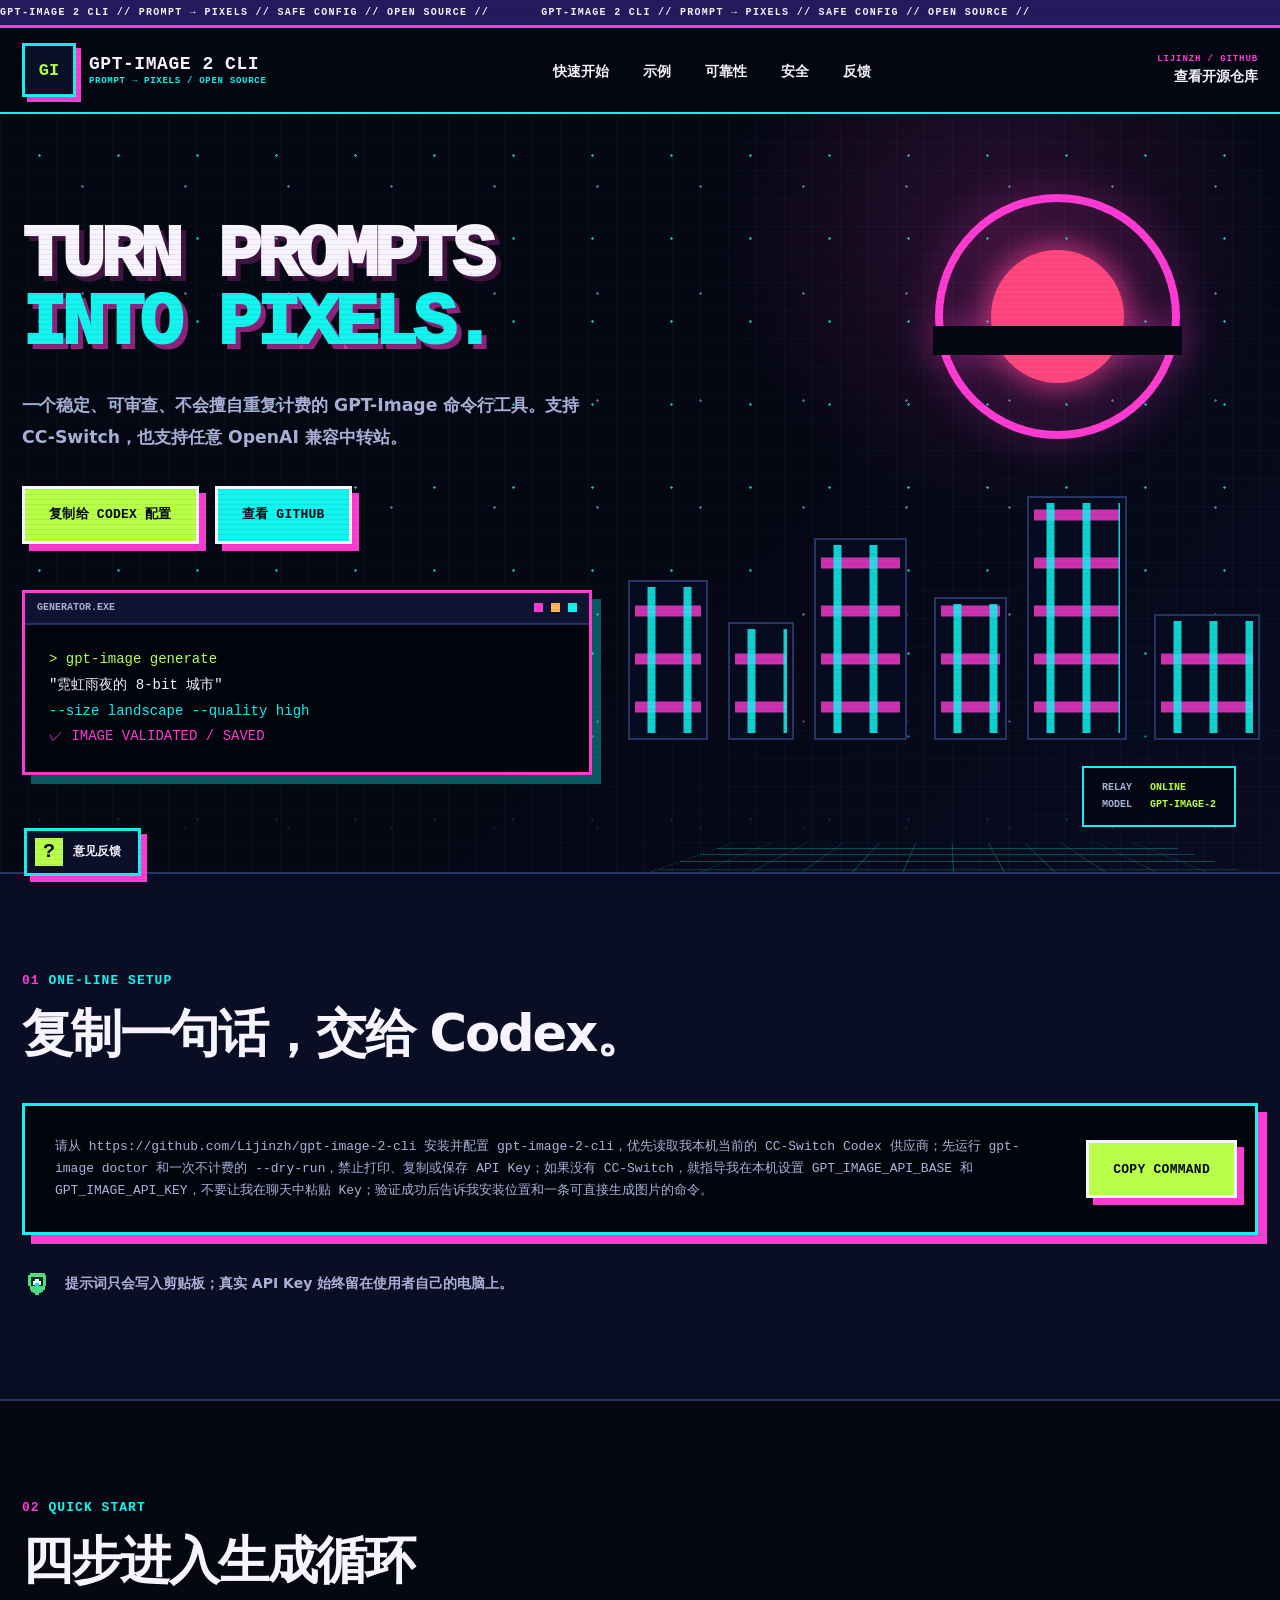
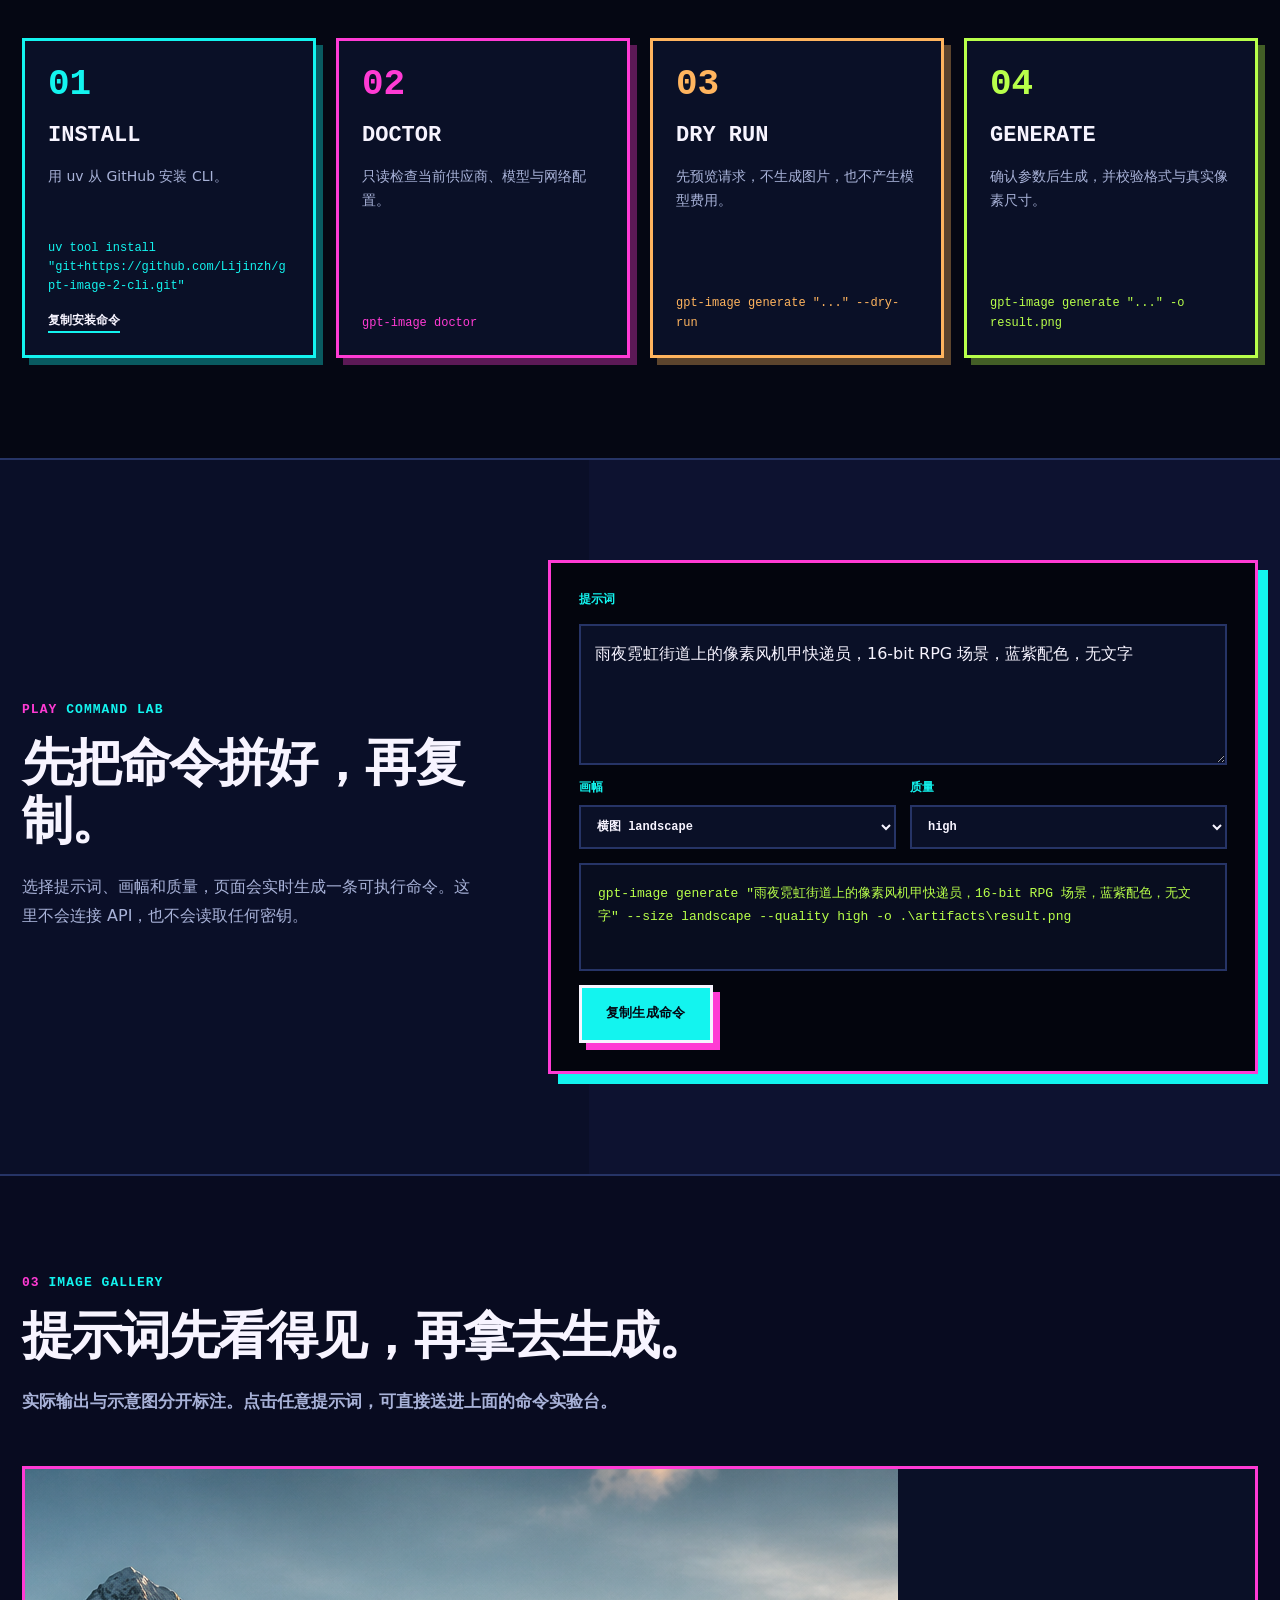
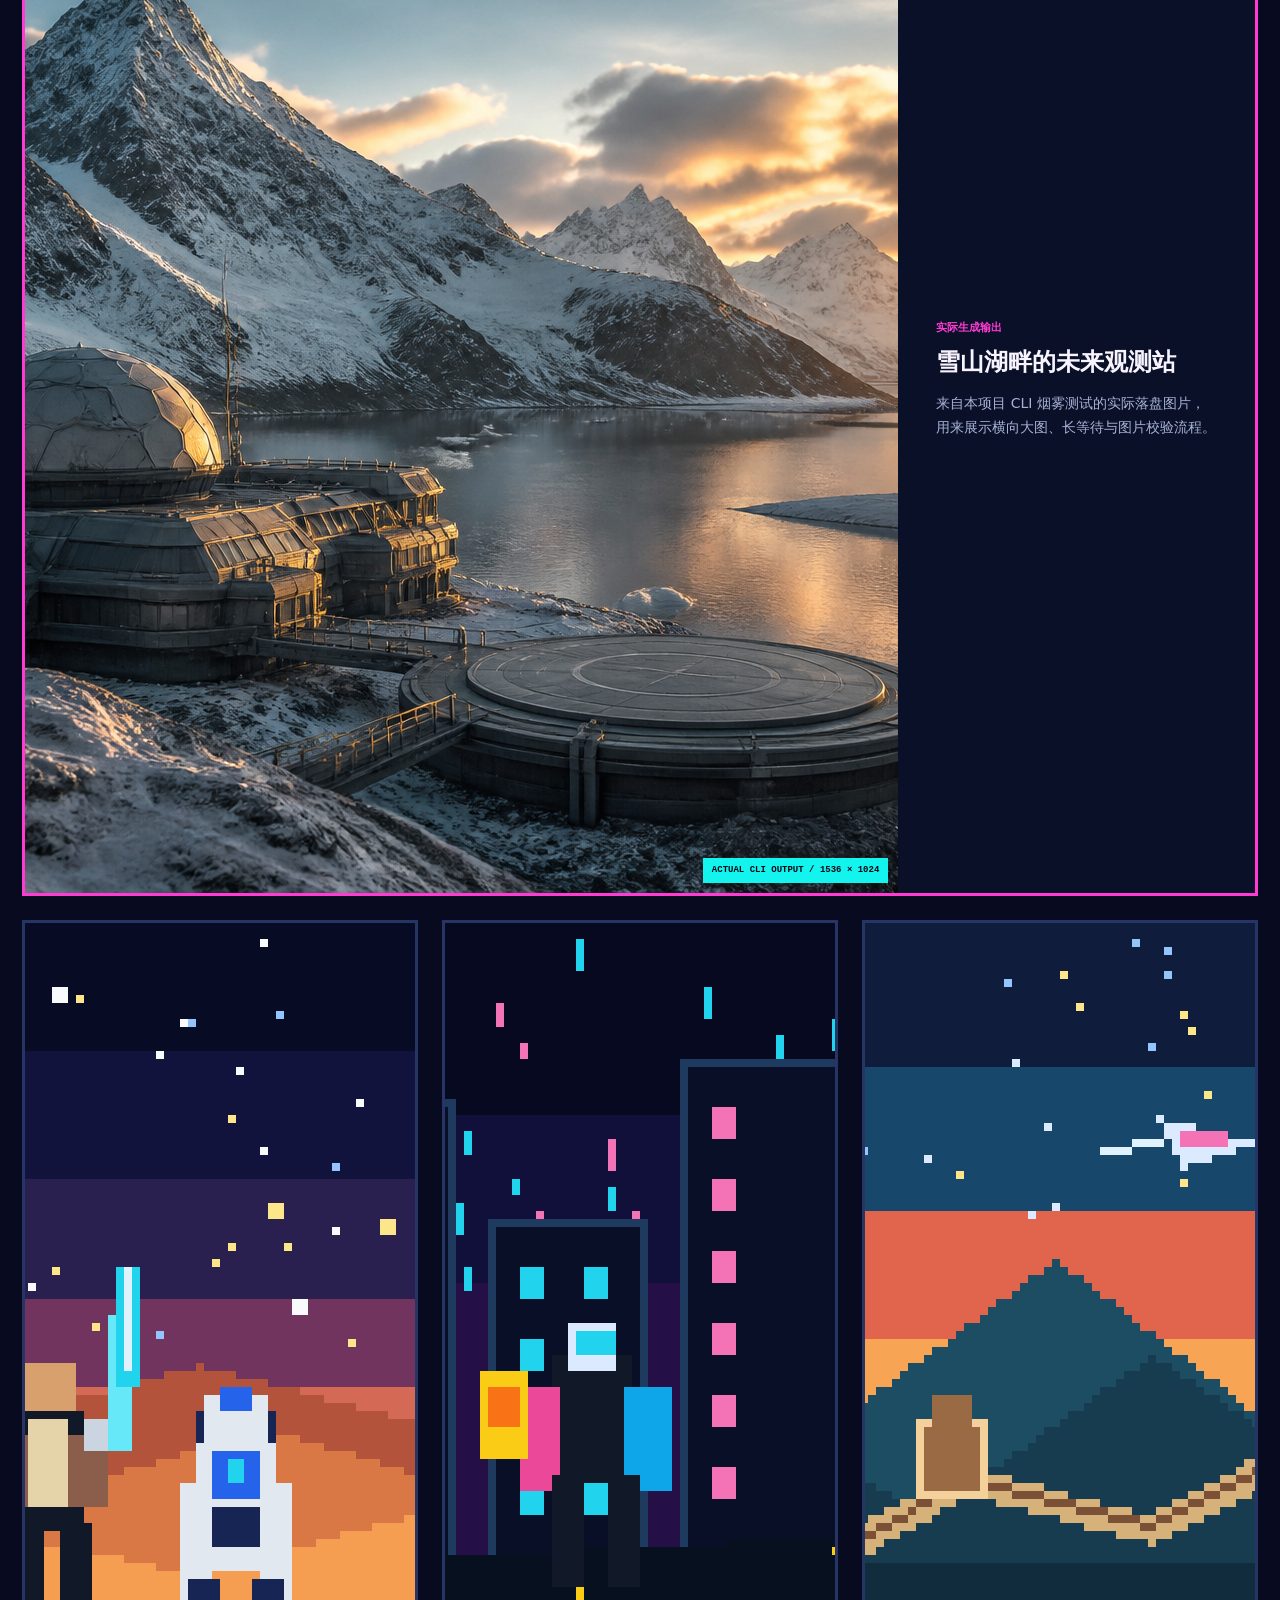
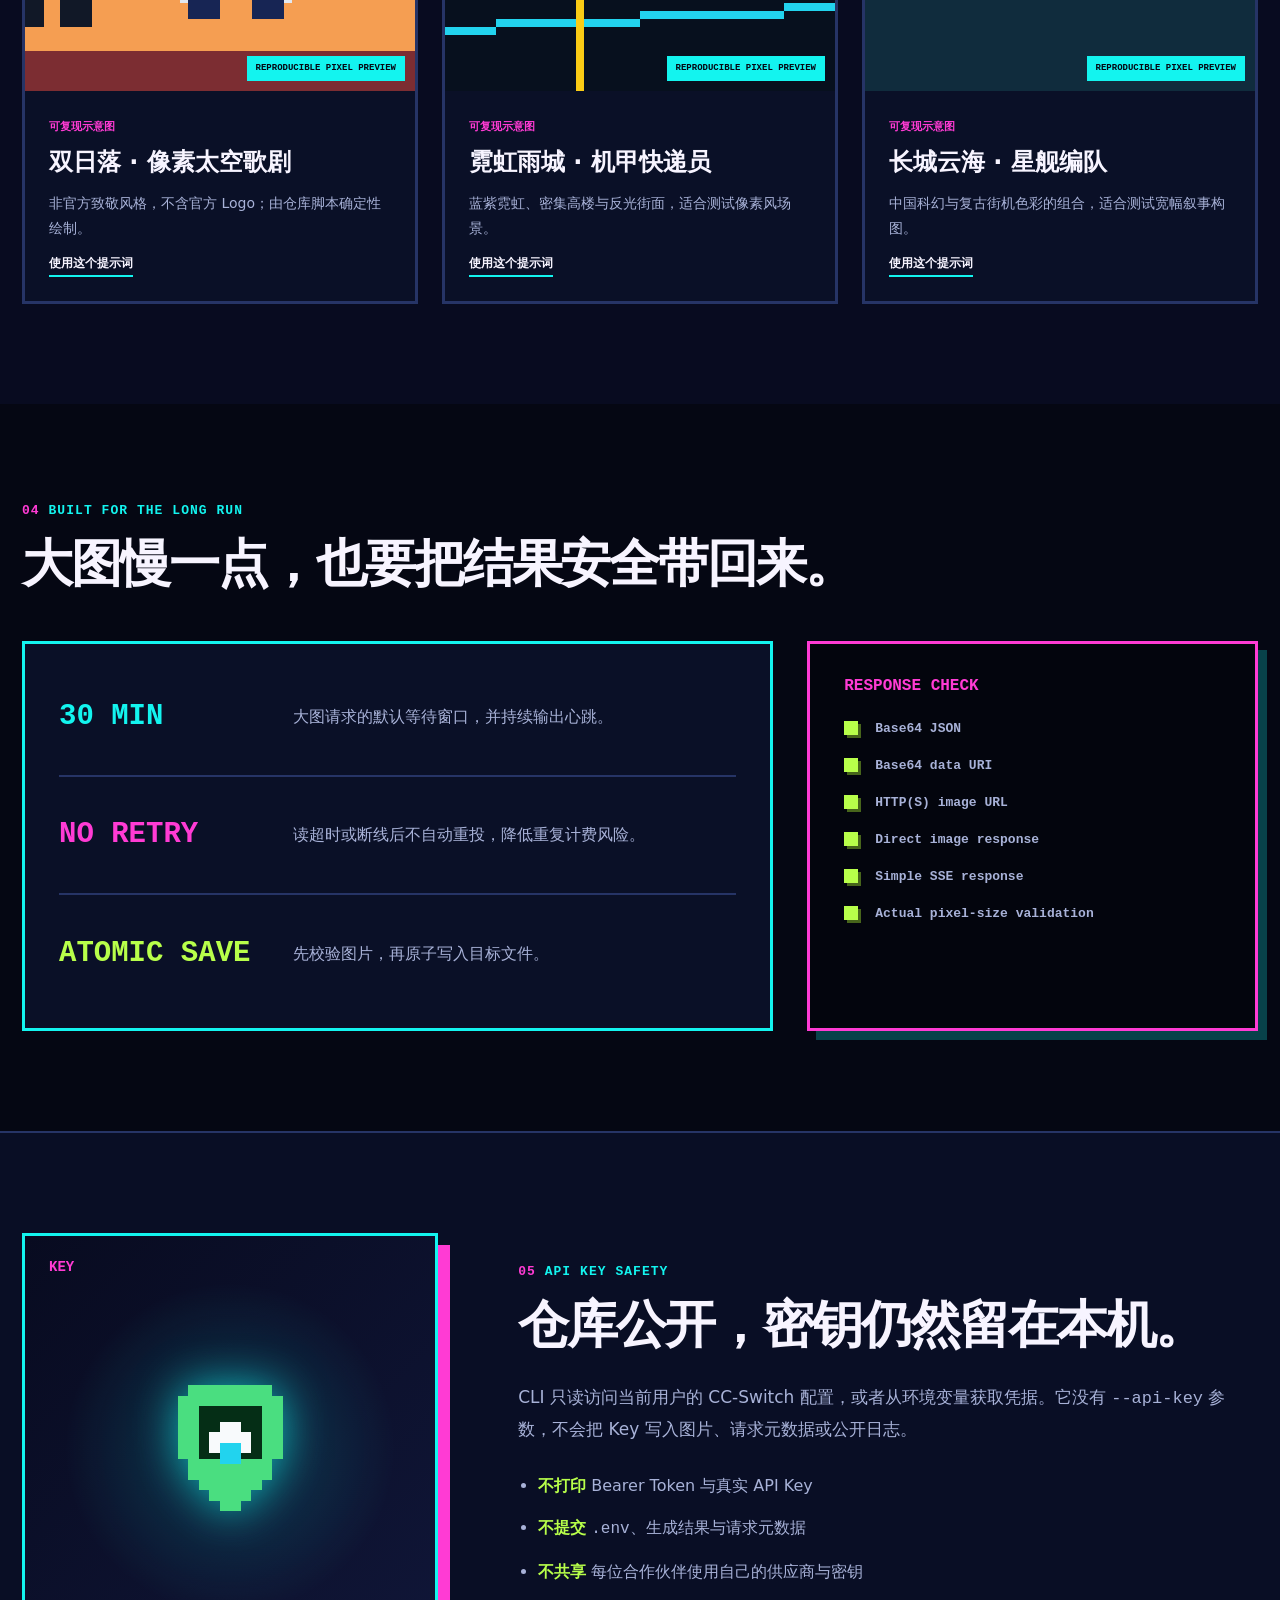
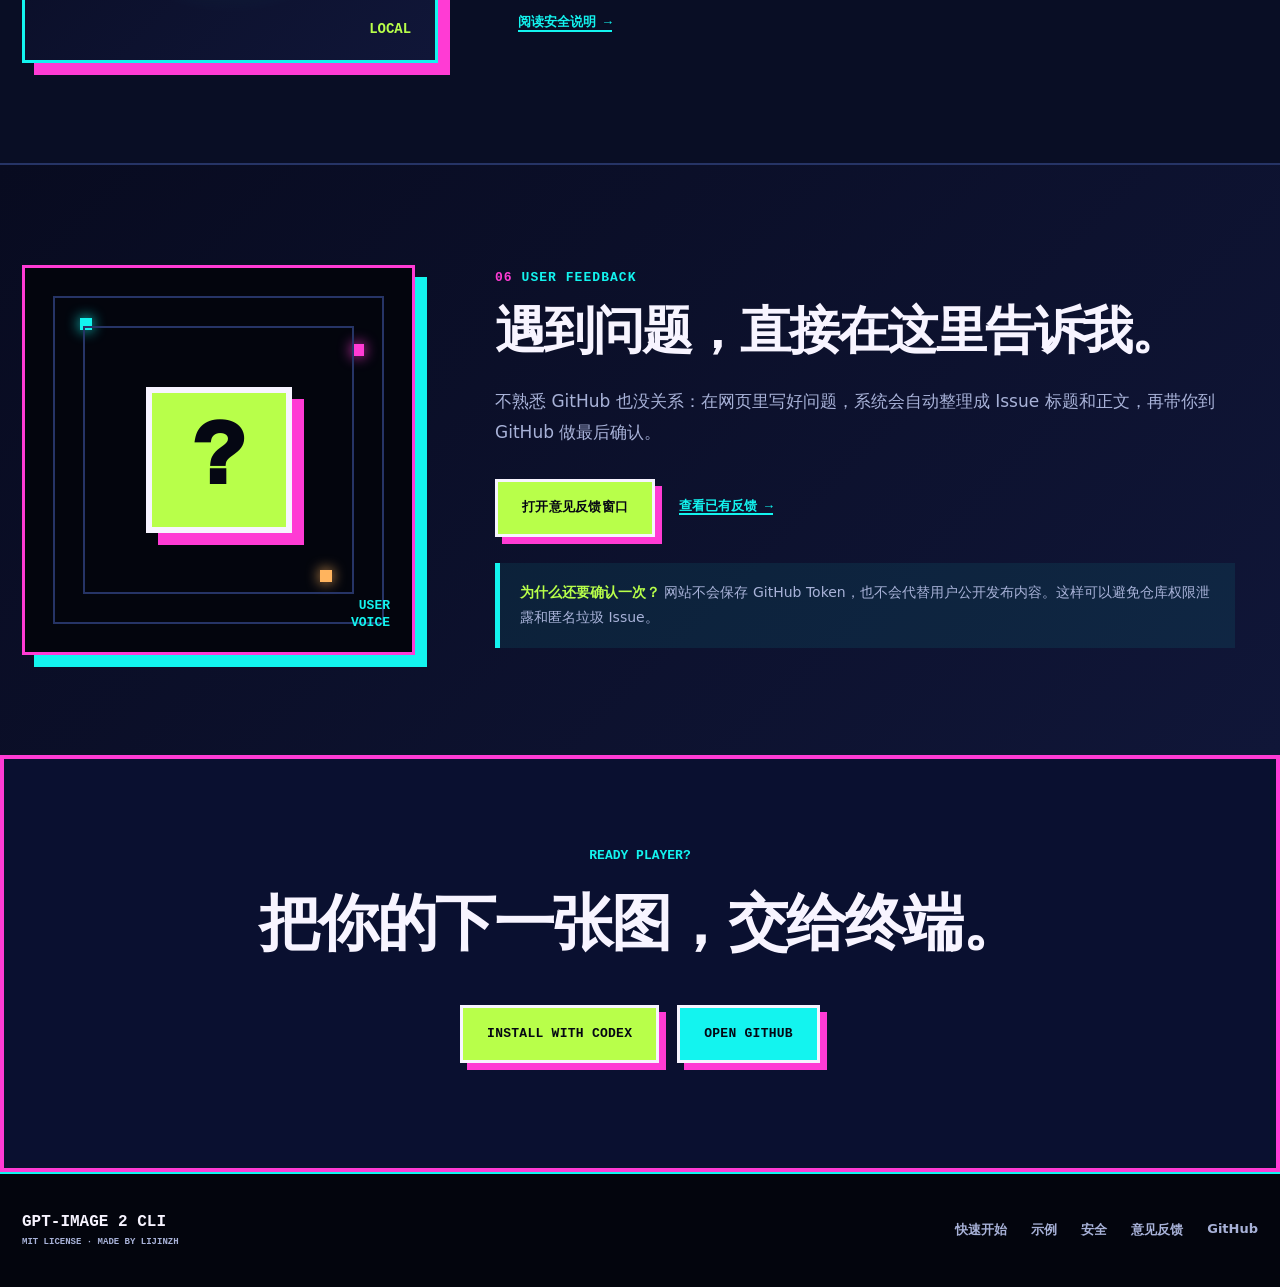
==== commit 5ff57dd8: "feat: add website feedback issue flow" ====
--- a/docs/index.html
+++ b/docs/index.html
@@ -38,6 +38,7 @@
       <a href="#examples">示例</a>
       <a href="#reliability">可靠性</a>
       <a href="#safety">安全</a>
+      <a href="#feedback">反馈</a>
     </nav>
     <a class="header-github" href="https://github.com/Lijinzh/gpt-image-2-cli" target="_blank" rel="noopener noreferrer">
       <span>LIJINZH / GITHUB</span>
@@ -226,6 +227,26 @@
       </div>
     </section>
 
+    <section class="feedback" id="feedback" aria-labelledby="feedback-title">
+      <div class="feedback__signal" aria-hidden="true">
+        <span>?</span>
+        <i></i><i></i><i></i>
+        <strong>USER<br>VOICE</strong>
+      </div>
+      <div class="feedback__copy" data-reveal>
+        <div class="section-heading">
+          <p><span>06</span> USER FEEDBACK</p>
+          <h2 id="feedback-title">遇到问题，直接在这里告诉我。</h2>
+        </div>
+        <p>不熟悉 GitHub 也没关系：在网页里写好问题，系统会自动整理成 Issue 标题和正文，再带你到 GitHub 做最后确认。</p>
+        <div class="feedback__actions">
+          <button class="pixel-button pixel-button--lime" type="button" data-feedback-open>打开意见反馈窗口</button>
+          <a href="https://github.com/Lijinzh/gpt-image-2-cli/issues" target="_blank" rel="noopener noreferrer">查看已有反馈 →</a>
+        </div>
+        <p class="feedback__boundary"><strong>为什么还要确认一次？</strong> 网站不会保存 GitHub Token，也不会代替用户公开发布内容。这样可以避免仓库权限泄露和匿名垃圾 Issue。</p>
+      </div>
+    </section>
+
     <section class="final-cta" aria-labelledby="final-title">
       <p>READY PLAYER?</p>
       <h2 id="final-title">把你的下一张图，交给终端。</h2>
@@ -238,8 +259,55 @@
 
   <footer class="site-footer">
     <div><strong>GPT-IMAGE 2 CLI</strong><span>MIT LICENSE · MADE BY LIJINZH</span></div>
-    <nav aria-label="页脚导航"><a href="#quick-start">快速开始</a><a href="#examples">示例</a><a href="#safety">安全</a><a href="https://github.com/Lijinzh/gpt-image-2-cli" target="_blank" rel="noopener noreferrer">GitHub</a></nav>
+    <nav aria-label="页脚导航"><a href="#quick-start">快速开始</a><a href="#examples">示例</a><a href="#safety">安全</a><button type="button" data-feedback-open>意见反馈</button><a href="https://github.com/Lijinzh/gpt-image-2-cli" target="_blank" rel="noopener noreferrer">GitHub</a></nav>
   </footer>
+
+  <button class="feedback-fab" type="button" data-feedback-open><span aria-hidden="true">?</span>意见反馈</button>
+
+  <dialog class="feedback-dialog" data-feedback-dialog aria-labelledby="feedback-dialog-title">
+    <form class="feedback-form" data-feedback-form>
+      <header>
+        <div><span>FEEDBACK.EXE</span><strong id="feedback-dialog-title">创建用户反馈</strong></div>
+        <button type="button" aria-label="关闭意见反馈窗口" data-feedback-close>×</button>
+      </header>
+      <div class="feedback-form__body">
+        <p class="feedback-form__intro">填写完成后会打开 GitHub 的新 Issue 页面。未登录时会先进入登录或注册，完成后返回已经填好的 Issue；本页面不会保存你的反馈。</p>
+        <label>反馈类型
+          <select name="category" required data-feedback-category>
+            <option value="bug">使用问题 / Bug</option>
+            <option value="feature">功能建议</option>
+            <option value="question">不会使用 / 求助</option>
+            <option value="other">其他意见</option>
+          </select>
+        </label>
+        <label>一句话标题
+          <input name="subject" type="text" maxlength="90" placeholder="例如：Windows 安装后找不到 gpt-image 命令" required data-feedback-subject>
+        </label>
+        <label>详细说明
+          <textarea name="details" rows="5" maxlength="2000" placeholder="你想做什么？实际发生了什么？希望得到什么结果？" required data-feedback-details></textarea>
+        </label>
+        <label>操作步骤或上下文 <small>可选</small>
+          <textarea name="steps" rows="3" maxlength="1200" placeholder="例如：安装命令 → doctor → generate ..." data-feedback-steps></textarea>
+        </label>
+        <label>使用环境 <small>可选</small>
+          <input name="environment" type="text" maxlength="300" placeholder="例如：Windows 11、Python 3.13、CC-Switch" data-feedback-environment>
+        </label>
+        <div class="feedback-preview">
+          <span>PUBLIC ISSUE PREVIEW</span>
+          <pre data-feedback-preview></pre>
+        </div>
+        <label class="feedback-consent">
+          <input name="consent" type="checkbox" required>
+          <span>我知道 Issue 会公开显示，并确认内容中没有 API Key、Token、私人联系方式或其他敏感信息。</span>
+        </label>
+        <div class="feedback-form__actions">
+          <button class="pixel-button pixel-button--lime" type="submit">前往 GitHub 提交 Issue</button>
+          <button class="pixel-button pixel-button--cyan" type="button" data-feedback-copy>复制反馈内容</button>
+        </div>
+        <a class="feedback-native-link" href="https://github.com/Lijinzh/gpt-image-2-cli/issues/new?template=feedback.yml" target="_blank" rel="noopener noreferrer">也可以改用 GitHub 原生反馈表 →</a>
+      </div>
+    </form>
+  </dialog>
 
   <div class="copy-toast" role="status" aria-live="polite" data-copy-toast>已复制到剪贴板</div>
 </body>
--- a/docs/styles.css
+++ b/docs/styles.css
@@ -150,13 +150,46 @@
 .safety__copy strong { color: var(--lime); }
 .safety__copy > a { color: var(--cyan); font: 800 13px/1 var(--mono); text-decoration: none; border-bottom: 2px solid var(--cyan); }
 
+.feedback { display: grid; grid-template-columns: .68fr 1.32fr; gap: 80px; align-items: center; padding: 100px max(22px, calc((100vw - var(--max)) / 2)); background: linear-gradient(135deg, #080b20, #101638); border-top: 2px solid var(--line); }
+.feedback__signal { position: relative; display: grid; place-items: center; min-height: 390px; overflow: hidden; background: #03050d; border: 3px solid var(--pink); box-shadow: 12px 12px 0 var(--cyan); }
+.feedback__signal::before, .feedback__signal::after { position: absolute; content: ""; border: 2px solid var(--line); }
+.feedback__signal::before { inset: 28px; }.feedback__signal::after { inset: 58px; }
+.feedback__signal > span { z-index: 1; display: grid; place-items: center; width: 146px; aspect-ratio: 1; color: var(--bg); background: var(--lime); border: 6px solid var(--ink); box-shadow: 12px 12px 0 var(--pink); font: 950 90px/1 var(--mono); }
+.feedback__signal i { position: absolute; width: 12px; height: 12px; background: var(--cyan); box-shadow: 0 0 14px var(--cyan); }
+.feedback__signal i:nth-of-type(1) { top: 50px; left: 55px; }.feedback__signal i:nth-of-type(2) { top: 76px; right: 48px; background: var(--pink); box-shadow: 0 0 14px var(--pink); }.feedback__signal i:nth-of-type(3) { right: 80px; bottom: 70px; background: var(--orange); box-shadow: 0 0 14px var(--orange); }
+.feedback__signal strong { position: absolute; right: 22px; bottom: 20px; color: var(--cyan); font: 900 13px/1.3 var(--mono); text-align: right; }
+.feedback__copy > p { max-width: 740px; margin: 26px 0 0; color: var(--muted); font-size: 17px; line-height: 1.85; }
+.feedback__actions { display: flex; flex-wrap: wrap; gap: 24px; align-items: center; margin-top: 30px; }
+.feedback__actions > a { color: var(--cyan); font: 800 13px/1 var(--mono); text-decoration: none; border-bottom: 2px solid var(--cyan); }
+.feedback__boundary { padding: 17px 20px; background: rgba(19,244,239,.07); border-left: 5px solid var(--cyan); font-size: 14px !important; }
+.feedback__boundary strong { color: var(--lime); }
+
 .final-cta { padding: 90px 22px 105px; text-align: center; background: #0a1030; border: 4px solid var(--pink); }
 .final-cta > p { margin: 0 0 20px; color: var(--cyan); font: 900 13px/1 var(--mono); }
 .final-cta h2 { margin: 0; font-size: clamp(38px, 4.8vw, 70px); letter-spacing: -.04em; }
 .final-cta > div { display: flex; flex-wrap: wrap; gap: 18px; justify-content: center; margin-top: 40px; }
 .site-footer { display: flex; justify-content: space-between; gap: 36px; align-items: center; padding: 40px max(22px, calc((100vw - var(--max)) / 2)); background: #03050d; border-top: 2px solid var(--cyan); }
 .site-footer > div { display: grid; gap: 8px; }.site-footer strong { font: 900 16px/1 var(--mono); }.site-footer span { color: var(--muted); font: 800 9px/1 var(--mono); }
-.site-footer nav { display: flex; flex-wrap: wrap; gap: 24px; }.site-footer a { color: var(--muted); font-size: 13px; font-weight: 800; text-decoration: none; }.site-footer a:hover { color: var(--cyan); }
+.site-footer nav { display: flex; flex-wrap: wrap; gap: 24px; }.site-footer a, .site-footer button { padding: 0; color: var(--muted); background: none; border: 0; cursor: pointer; font-size: 13px; font-weight: 800; text-decoration: none; }.site-footer a:hover, .site-footer button:hover { color: var(--cyan); }
+.feedback-fab { position: fixed; bottom: 24px; left: 24px; z-index: 80; display: flex; gap: 10px; align-items: center; min-height: 48px; padding: 0 17px 0 8px; color: var(--ink); background: var(--panel); border: 3px solid var(--cyan); box-shadow: 6px 6px 0 var(--pink); cursor: pointer; font: 900 12px/1 var(--mono); }
+.feedback-fab span { display: grid; place-items: center; width: 28px; aspect-ratio: 1; color: var(--bg); background: var(--lime); font-size: 20px; }
+.feedback-dialog { width: min(820px, calc(100vw - 32px)); max-height: min(900px, calc(100vh - 32px)); padding: 0; overflow: auto; color: var(--ink); background: #050713; border: 4px solid var(--cyan); box-shadow: 14px 14px 0 var(--pink); }
+.feedback-dialog::backdrop { background: rgba(2,3,10,.82); backdrop-filter: blur(5px); }
+.feedback-form > header { position: sticky; top: 0; z-index: 2; display: flex; justify-content: space-between; gap: 24px; align-items: center; padding: 17px 20px; background: #0d1330; border-bottom: 3px solid var(--pink); }
+.feedback-form > header > div { display: grid; gap: 6px; }.feedback-form > header span { color: var(--cyan); font: 900 10px/1 var(--mono); }.feedback-form > header strong { font-size: 22px; }
+.feedback-form > header button { display: grid; place-items: center; width: 40px; aspect-ratio: 1; color: var(--bg); background: var(--pink); border: 2px solid var(--ink); cursor: pointer; font: 900 27px/1 var(--mono); }
+.feedback-form__body { display: grid; gap: 18px; padding: 26px; }
+.feedback-form__intro { margin: 0; padding: 14px 16px; color: var(--muted); background: rgba(19,244,239,.07); border-left: 4px solid var(--cyan); font-size: 14px; line-height: 1.7; }
+.feedback-form__body > label:not(.feedback-consent) { display: grid; gap: 8px; color: var(--cyan); font: 800 12px/1.5 var(--mono); }
+.feedback-form label small { color: var(--muted); font-weight: 600; }
+.feedback-form input[type="text"], .feedback-form select, .feedback-form textarea { width: 100%; padding: 13px 14px; color: var(--ink); background: var(--panel); border: 2px solid var(--line); border-radius: 0; outline: none; font: 600 15px/1.65 var(--sans); }
+.feedback-form textarea { resize: vertical; }.feedback-form input:focus, .feedback-form select:focus, .feedback-form textarea:focus { border-color: var(--cyan); box-shadow: 0 0 0 3px rgba(19,244,239,.13); }
+.feedback-preview { min-height: 150px; padding: 16px; background: #03050d; border: 2px solid var(--pink); }
+.feedback-preview > span { color: var(--pink); font: 900 10px/1 var(--mono); }.feedback-preview pre { max-height: 220px; margin: 14px 0 0; overflow: auto; color: var(--muted); font-size: 12px; line-height: 1.65; white-space: pre-wrap; overflow-wrap: anywhere; }
+.feedback-consent { display: grid; grid-template-columns: auto 1fr; gap: 12px; align-items: start; padding: 15px; color: var(--muted); background: rgba(184,255,74,.06); border: 2px solid rgba(184,255,74,.4); font-size: 13px; line-height: 1.6; }
+.feedback-consent input { width: 18px; height: 18px; margin: 2px 0 0; accent-color: var(--lime); }
+.feedback-form__actions { display: flex; flex-wrap: wrap; gap: 16px; }.feedback-form__actions .pixel-button { flex: 1 1 260px; }
+.feedback-native-link { justify-self: start; color: var(--cyan); font: 800 12px/1.5 var(--mono); text-decoration: none; border-bottom: 2px solid var(--cyan); }
 .copy-toast { position: fixed; right: 24px; bottom: 24px; z-index: 120; padding: 16px 20px; color: var(--bg); background: var(--lime); border: 3px solid var(--ink); box-shadow: 7px 7px 0 var(--pink); font: 900 12px/1 var(--mono); opacity: 0; pointer-events: none; transform: translateY(20px); transition: opacity .18s ease, transform .18s ease; }
 .copy-toast.is-visible { opacity: 1; transform: translateY(0); }
 [data-reveal] { opacity: 0; transform: translateY(20px); transition: opacity .55s ease, transform .55s ease; }
@@ -174,6 +207,7 @@
   .gallery { grid-template-columns: 1fr 1fr; }
   .gallery-item--wide { grid-column: 1 / -1; }
   .safety { gap: 48px; }
+  .feedback { gap: 48px; }
 }
 
 @media (max-width: 720px) {
@@ -205,7 +239,10 @@
   .gallery { grid-template-columns: 1fr; }.gallery-item--wide { display: block; }.gallery-item--wide .gallery-item__copy { padding: 24px; }
   .reliability__grid { grid-template-columns: 1fr; }.metrics { padding: 10px 22px; }.metrics div { grid-template-columns: 1fr; gap: 10px; padding: 24px 0; }.metrics dd { font-size: 14px; }
   .safety { grid-template-columns: 1fr; }.safety__art { min-height: 330px; }
+  .feedback { grid-template-columns: 1fr; padding: 74px 20px; }.feedback__signal { min-height: 300px; }.feedback__actions { display: grid; }.feedback__actions .pixel-button { width: 100%; }
   .site-footer { display: grid; }.site-footer nav { gap: 16px; }
+  .feedback-fab { bottom: 16px; left: 16px; min-height: 44px; padding-right: 13px; }
+  .feedback-dialog { width: calc(100vw - 20px); max-height: calc(100vh - 20px); box-shadow: 7px 7px 0 var(--pink); }.feedback-form__body { padding: 18px; }.feedback-form__actions { display: grid; }.feedback-form__actions .pixel-button { width: 100%; }
   .copy-toast { right: 16px; bottom: 16px; left: 16px; text-align: center; }
 }
 
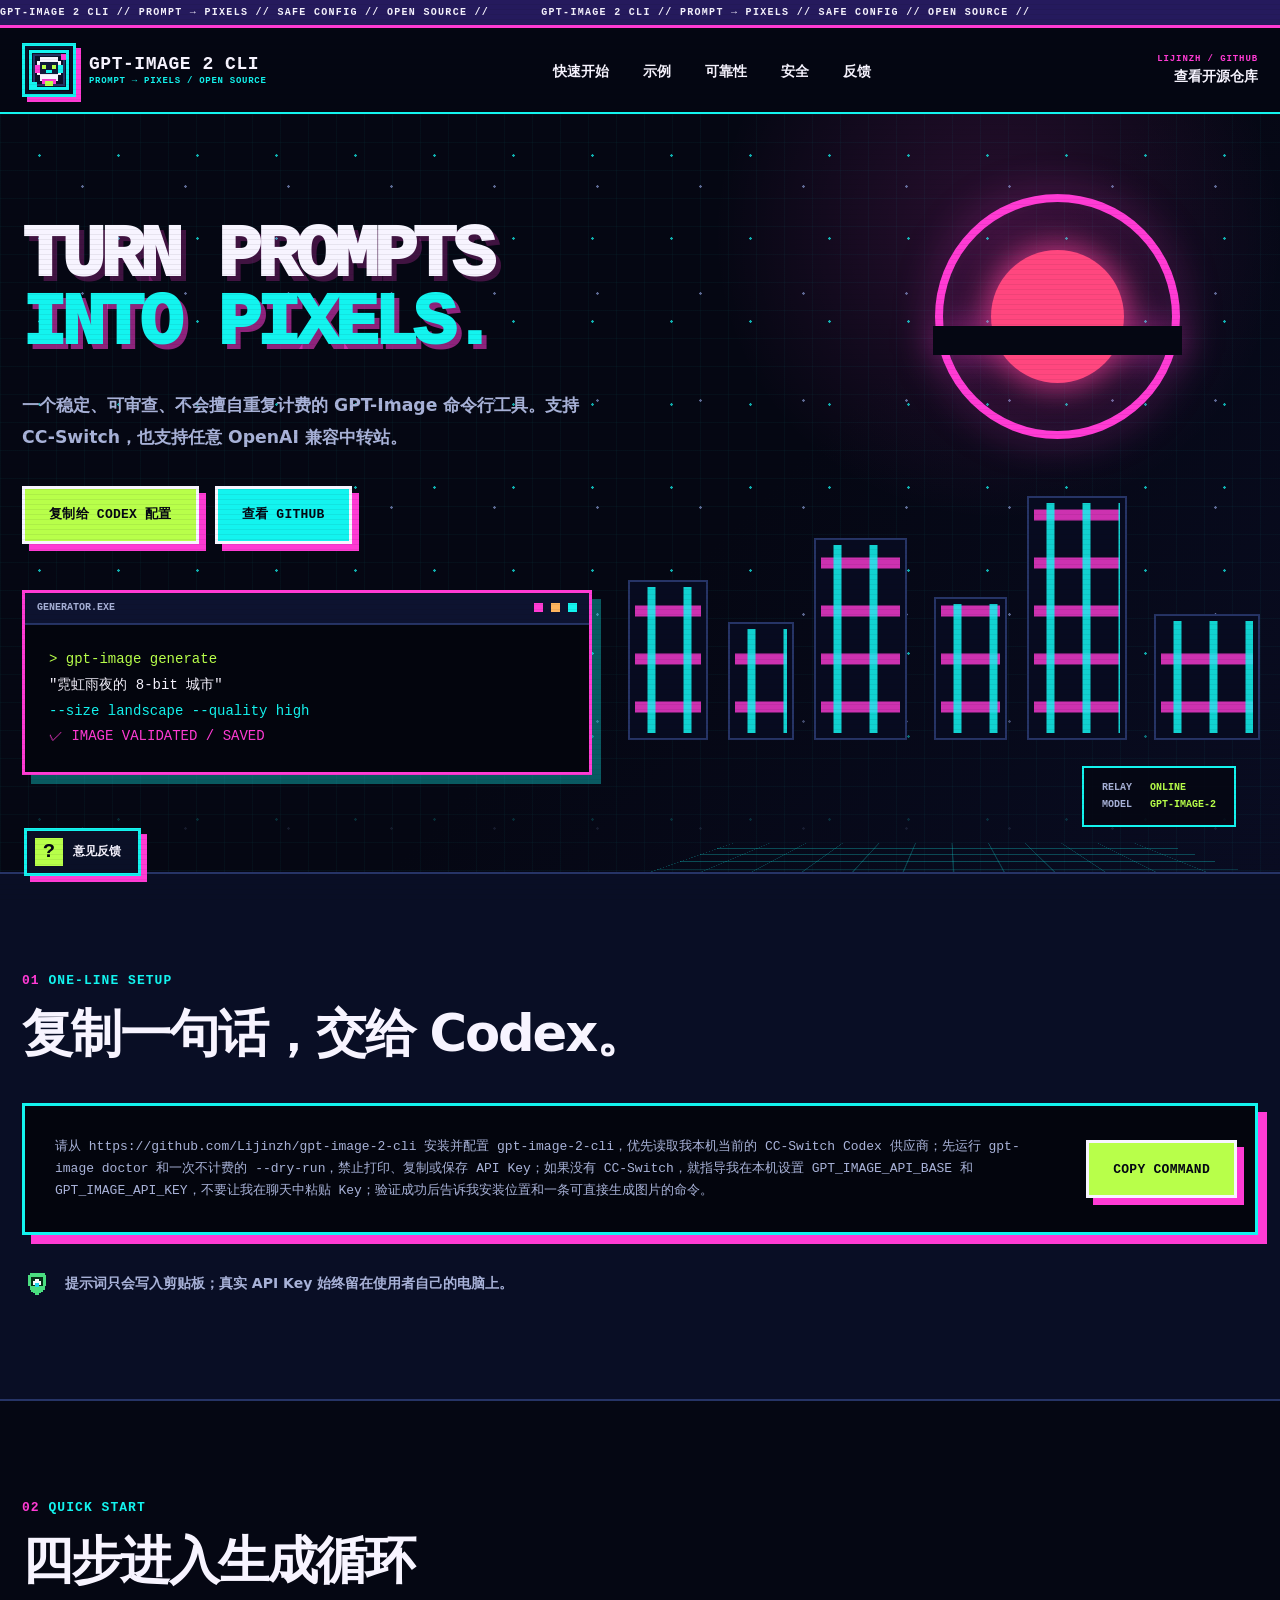
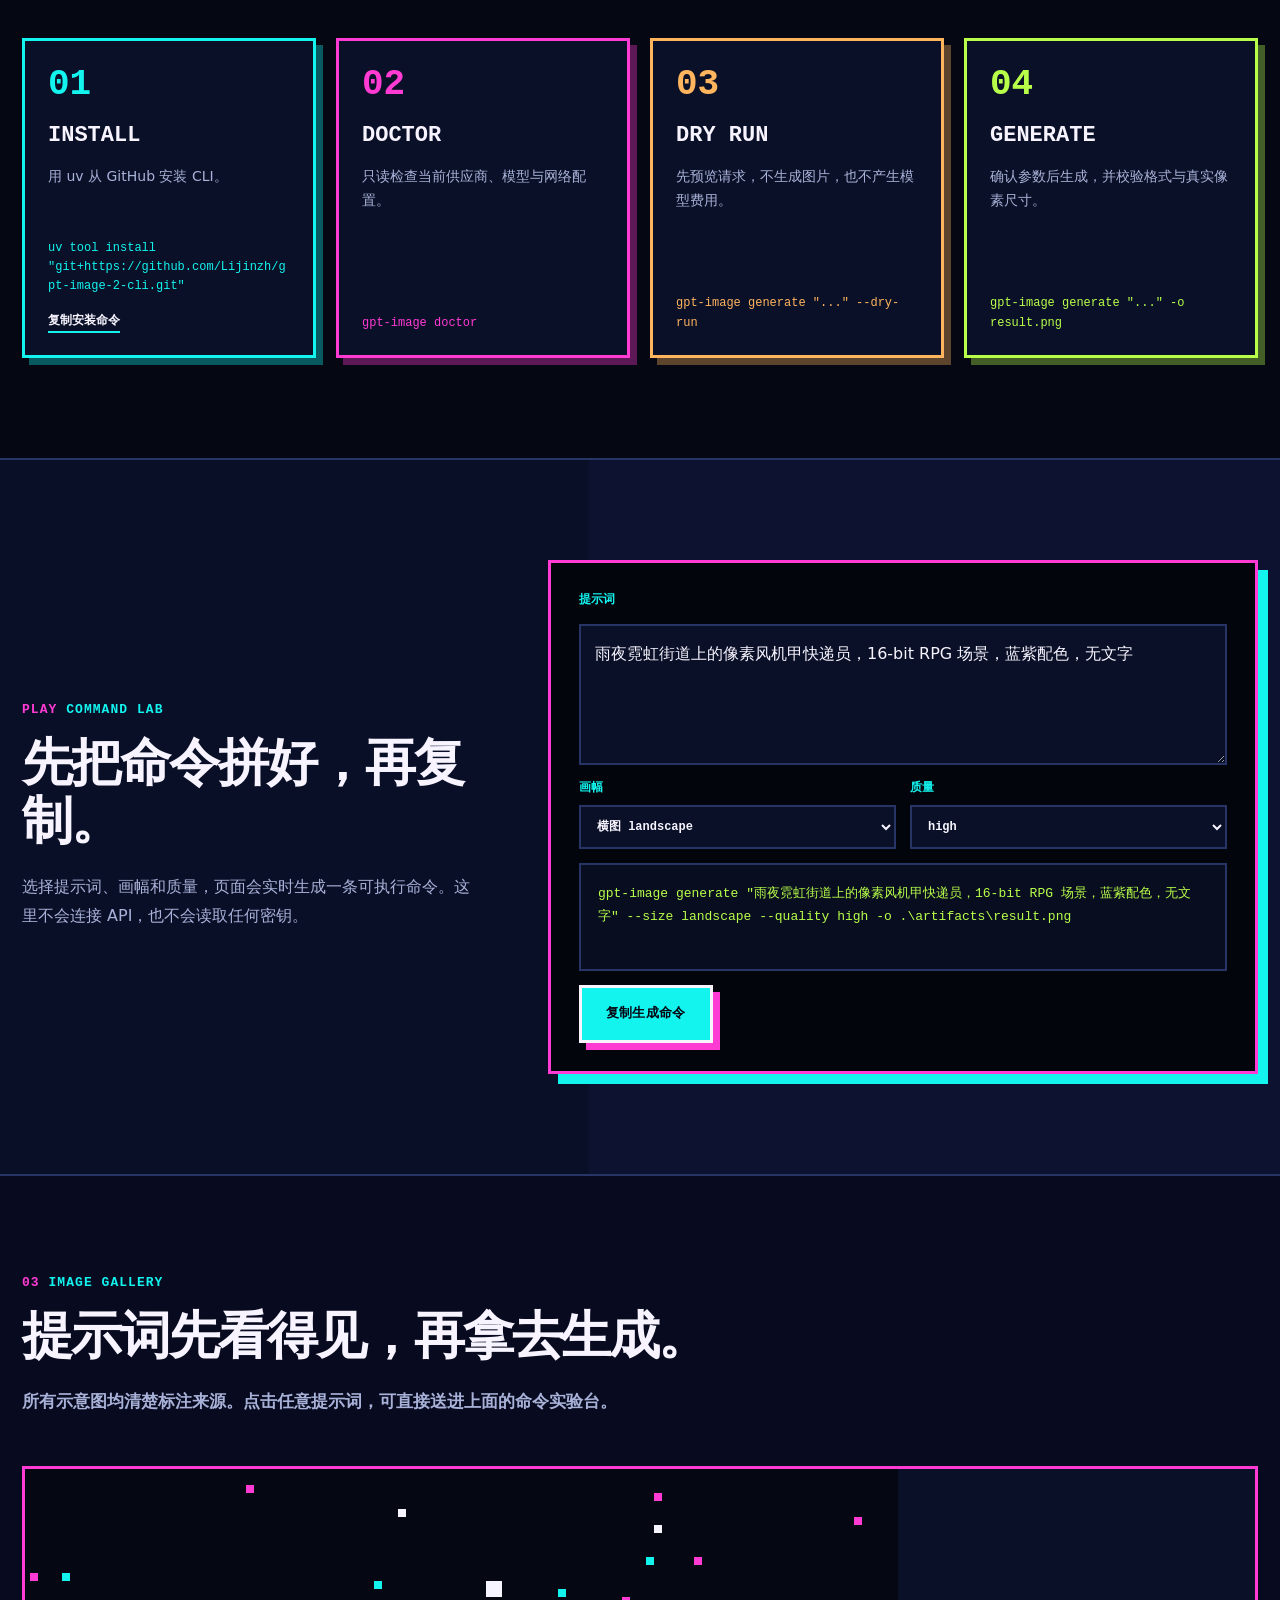
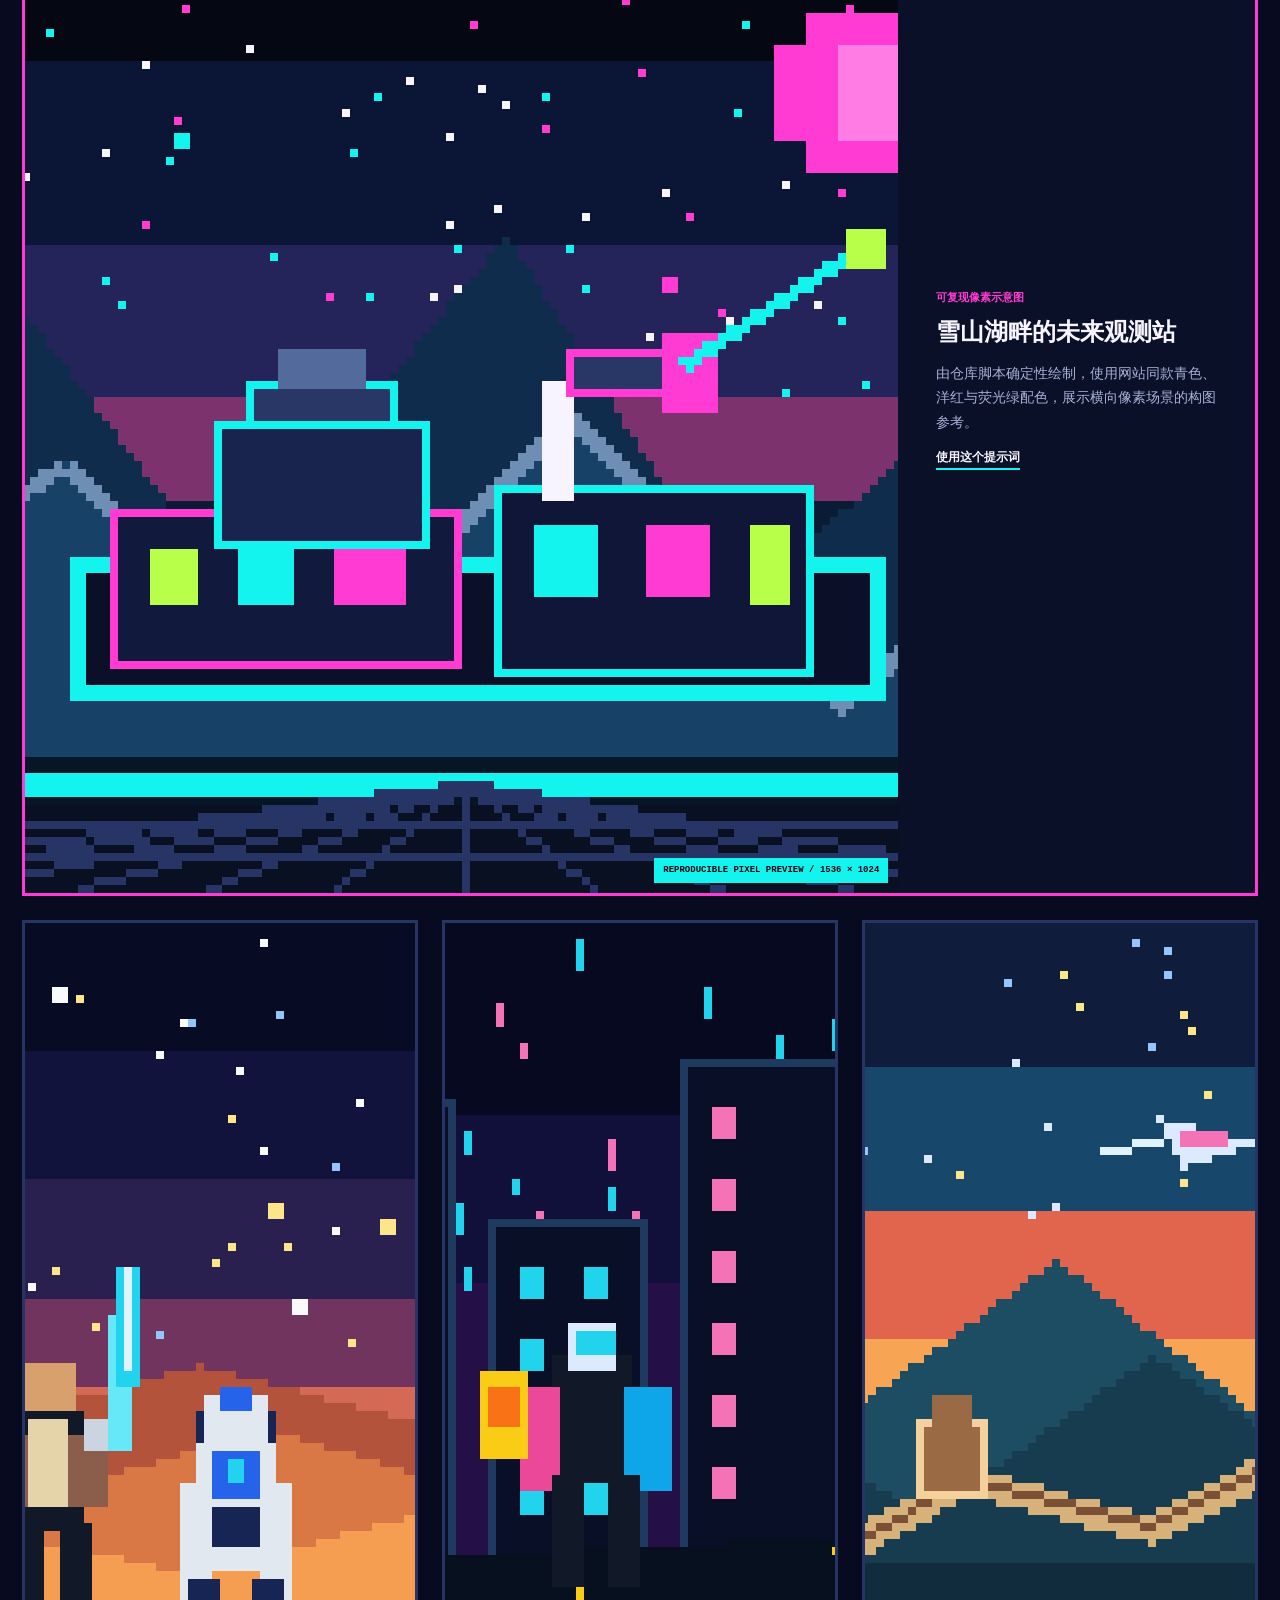
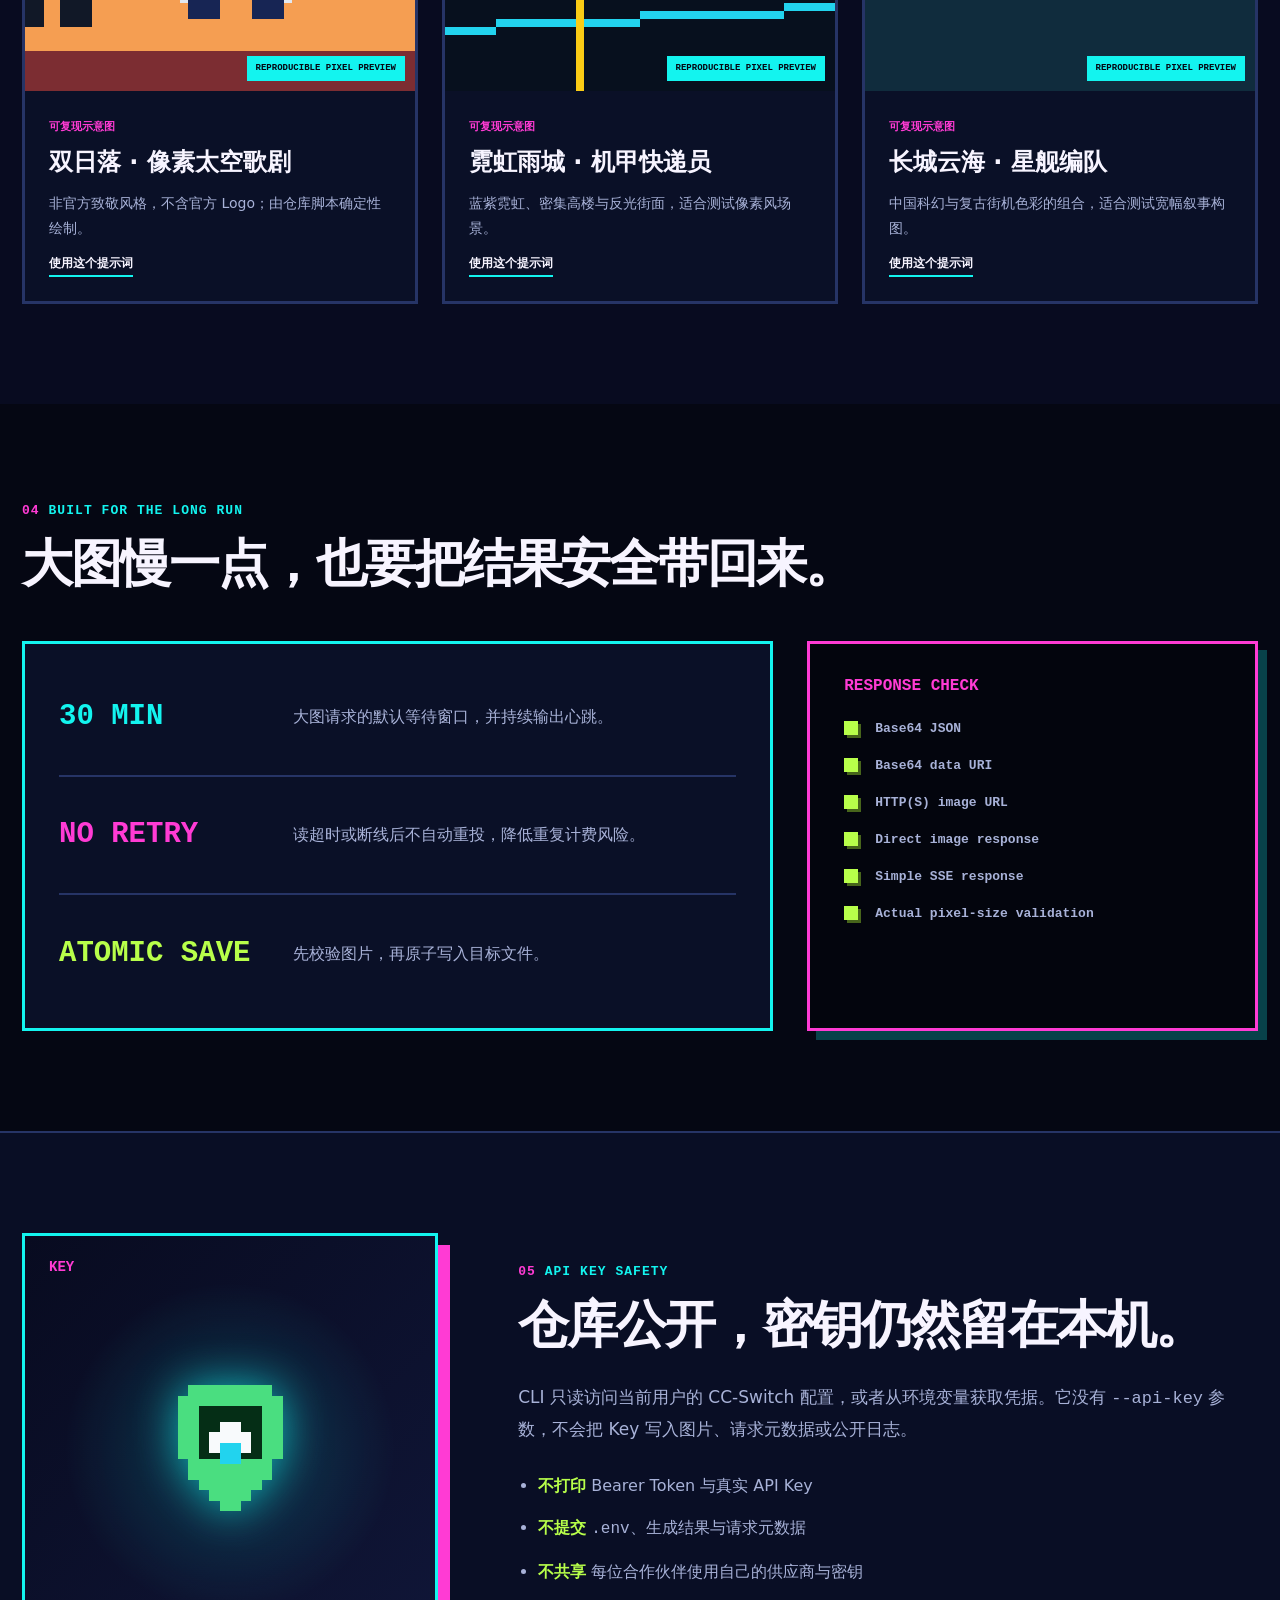
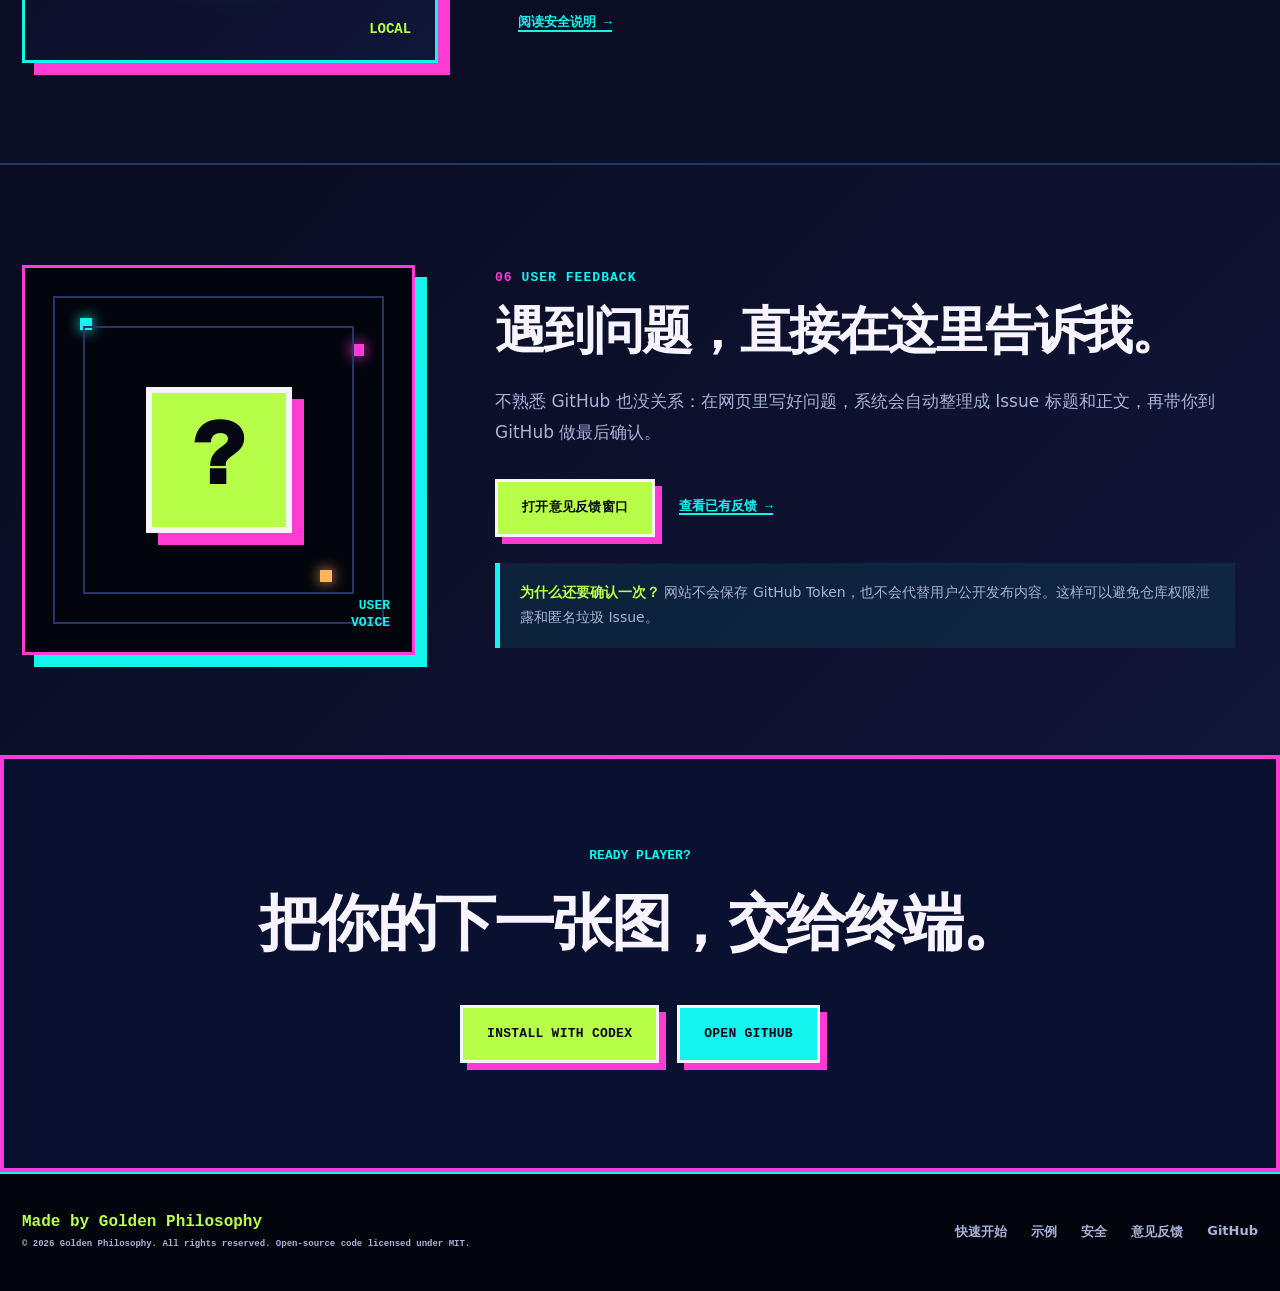
==== commit ddd03282: "Refresh pixel branding and observatory showcase" ====
--- a/docs/index.html
+++ b/docs/index.html
@@ -12,7 +12,9 @@
   <meta property="og:image" content="https://lijinzh.github.io/gpt-image-2-cli/assets/examples/star-wars-pixel-art.png">
   <title>GPT-Image 2 CLI · Turn prompts into pixels</title>
   <link rel="canonical" href="https://lijinzh.github.io/gpt-image-2-cli/">
-  <link rel="icon" href="assets/icons/pixel-terminal.svg" type="image/svg+xml">
+  <link rel="icon" href="assets/icons/pixel-space-operator.svg" type="image/svg+xml">
+  <link rel="icon" href="assets/icons/pixel-space-operator.png" type="image/png">
+  <link rel="apple-touch-icon" href="assets/icons/pixel-space-operator.png">
   <link rel="stylesheet" href="styles.css">
   <script src="script.js" defer></script>
 </head>
@@ -26,7 +28,7 @@
 
   <header class="site-header">
     <a class="brand" href="#top" aria-label="GPT-Image 2 CLI 首页">
-      <span class="brand__mark" aria-hidden="true">GI</span>
+      <span class="brand__mark" aria-hidden="true"><img src="assets/icons/pixel-space-operator.png" alt="" width="48" height="48"></span>
       <span class="brand__copy">
         <strong>GPT-IMAGE 2 CLI</strong>
         <small>PROMPT → PIXELS / OPEN SOURCE</small>
@@ -151,18 +153,19 @@
       <div class="section-heading" data-reveal>
         <p><span>03</span> IMAGE GALLERY</p>
         <h2 id="examples-title">提示词先看得见，再拿去生成。</h2>
-        <p class="section-heading__lead">实际输出与示意图分开标注。点击任意提示词，可直接送进上面的命令实验台。</p>
+        <p class="section-heading__lead">所有示意图均清楚标注来源。点击任意提示词，可直接送进上面的命令实验台。</p>
       </div>
       <div class="gallery">
         <article class="gallery-item gallery-item--wide" data-reveal>
           <figure>
-            <img src="assets/examples/snow-observatory-generated.png" alt="雪山湖泊旁的未来观测站实际生成图片" width="1536" height="1024" loading="lazy">
-            <figcaption>ACTUAL CLI OUTPUT / 1536 × 1024</figcaption>
+            <img src="assets/examples/pixel-snow-observatory.png" alt="雪山湖畔未来观测站的霓虹像素风示意图" width="1536" height="1024" loading="lazy">
+            <figcaption>REPRODUCIBLE PIXEL PREVIEW / 1536 × 1024</figcaption>
           </figure>
           <div class="gallery-item__copy">
-            <span>实际生成输出</span>
+            <span>可复现像素示意图</span>
             <h3>雪山湖畔的未来观测站</h3>
-            <p>来自本项目 CLI 烟雾测试的实际落盘图片，用来展示横向大图、长等待与图片校验流程。</p>
+            <p>由仓库脚本确定性绘制，使用网站同款青色、洋红与荧光绿配色，展示横向像素场景的构图参考。</p>
+            <button type="button" data-use-prompt="雪山湖畔的未来观测站，圆顶天文台与指向星空的望远镜，霓虹青色、洋红和荧光绿，16-bit 像素艺术，复古街机氛围，无文字">使用这个提示词</button>
           </div>
         </article>
         <article class="gallery-item" data-reveal>
@@ -258,7 +261,7 @@
   </main>
 
   <footer class="site-footer">
-    <div><strong>GPT-IMAGE 2 CLI</strong><span>MIT LICENSE · MADE BY LIJINZH</span></div>
+    <div><strong>Made by Golden Philosophy</strong><span>© 2026 Golden Philosophy. All rights reserved. Open-source code licensed under MIT.</span></div>
     <nav aria-label="页脚导航"><a href="#quick-start">快速开始</a><a href="#examples">示例</a><a href="#safety">安全</a><button type="button" data-feedback-open>意见反馈</button><a href="https://github.com/Lijinzh/gpt-image-2-cli" target="_blank" rel="noopener noreferrer">GitHub</a></nav>
   </footer>
 
--- a/docs/styles.css
+++ b/docs/styles.css
@@ -34,7 +34,8 @@
 
 .site-header { position: sticky; top: 0; z-index: 50; display: grid; grid-template-columns: auto 1fr auto; align-items: center; min-height: 86px; padding: 0 max(22px, calc((100vw - var(--max)) / 2)); background: rgba(5,7,19,.93); border-bottom: 2px solid var(--cyan); backdrop-filter: blur(16px); }
 .brand { display: flex; gap: 13px; align-items: center; text-decoration: none; }
-.brand__mark { display: grid; place-items: center; width: 54px; height: 54px; color: var(--lime); background: #0a1027; border: 3px solid var(--cyan); box-shadow: 5px 5px 0 var(--pink); font: 900 17px/1 var(--mono); }
+.brand__mark { display: grid; place-items: center; width: 54px; height: 54px; padding: 3px; background: #0a1027; border: 3px solid var(--cyan); box-shadow: 5px 5px 0 var(--pink); }
+.brand__mark img { display: block; width: 100%; height: 100%; image-rendering: pixelated; }
 .brand__copy { display: grid; gap: 4px; }
 .brand__copy strong { font: 900 18px/1 var(--mono); letter-spacing: .03em; }
 .brand__copy small { color: var(--cyan); font: 800 9px/1 var(--mono); letter-spacing: .08em; }
@@ -169,7 +170,7 @@
 .final-cta h2 { margin: 0; font-size: clamp(38px, 4.8vw, 70px); letter-spacing: -.04em; }
 .final-cta > div { display: flex; flex-wrap: wrap; gap: 18px; justify-content: center; margin-top: 40px; }
 .site-footer { display: flex; justify-content: space-between; gap: 36px; align-items: center; padding: 40px max(22px, calc((100vw - var(--max)) / 2)); background: #03050d; border-top: 2px solid var(--cyan); }
-.site-footer > div { display: grid; gap: 8px; }.site-footer strong { font: 900 16px/1 var(--mono); }.site-footer span { color: var(--muted); font: 800 9px/1 var(--mono); }
+.site-footer > div { display: grid; gap: 8px; }.site-footer strong { color: var(--lime); font: 900 16px/1 var(--mono); }.site-footer span { max-width: 720px; color: var(--muted); font: 800 9px/1.5 var(--mono); }
 .site-footer nav { display: flex; flex-wrap: wrap; gap: 24px; }.site-footer a, .site-footer button { padding: 0; color: var(--muted); background: none; border: 0; cursor: pointer; font-size: 13px; font-weight: 800; text-decoration: none; }.site-footer a:hover, .site-footer button:hover { color: var(--cyan); }
 .feedback-fab { position: fixed; bottom: 24px; left: 24px; z-index: 80; display: flex; gap: 10px; align-items: center; min-height: 48px; padding: 0 17px 0 8px; color: var(--ink); background: var(--panel); border: 3px solid var(--cyan); box-shadow: 6px 6px 0 var(--pink); cursor: pointer; font: 900 12px/1 var(--mono); }
 .feedback-fab span { display: grid; place-items: center; width: 28px; aspect-ratio: 1; color: var(--bg); background: var(--lime); font-size: 20px; }
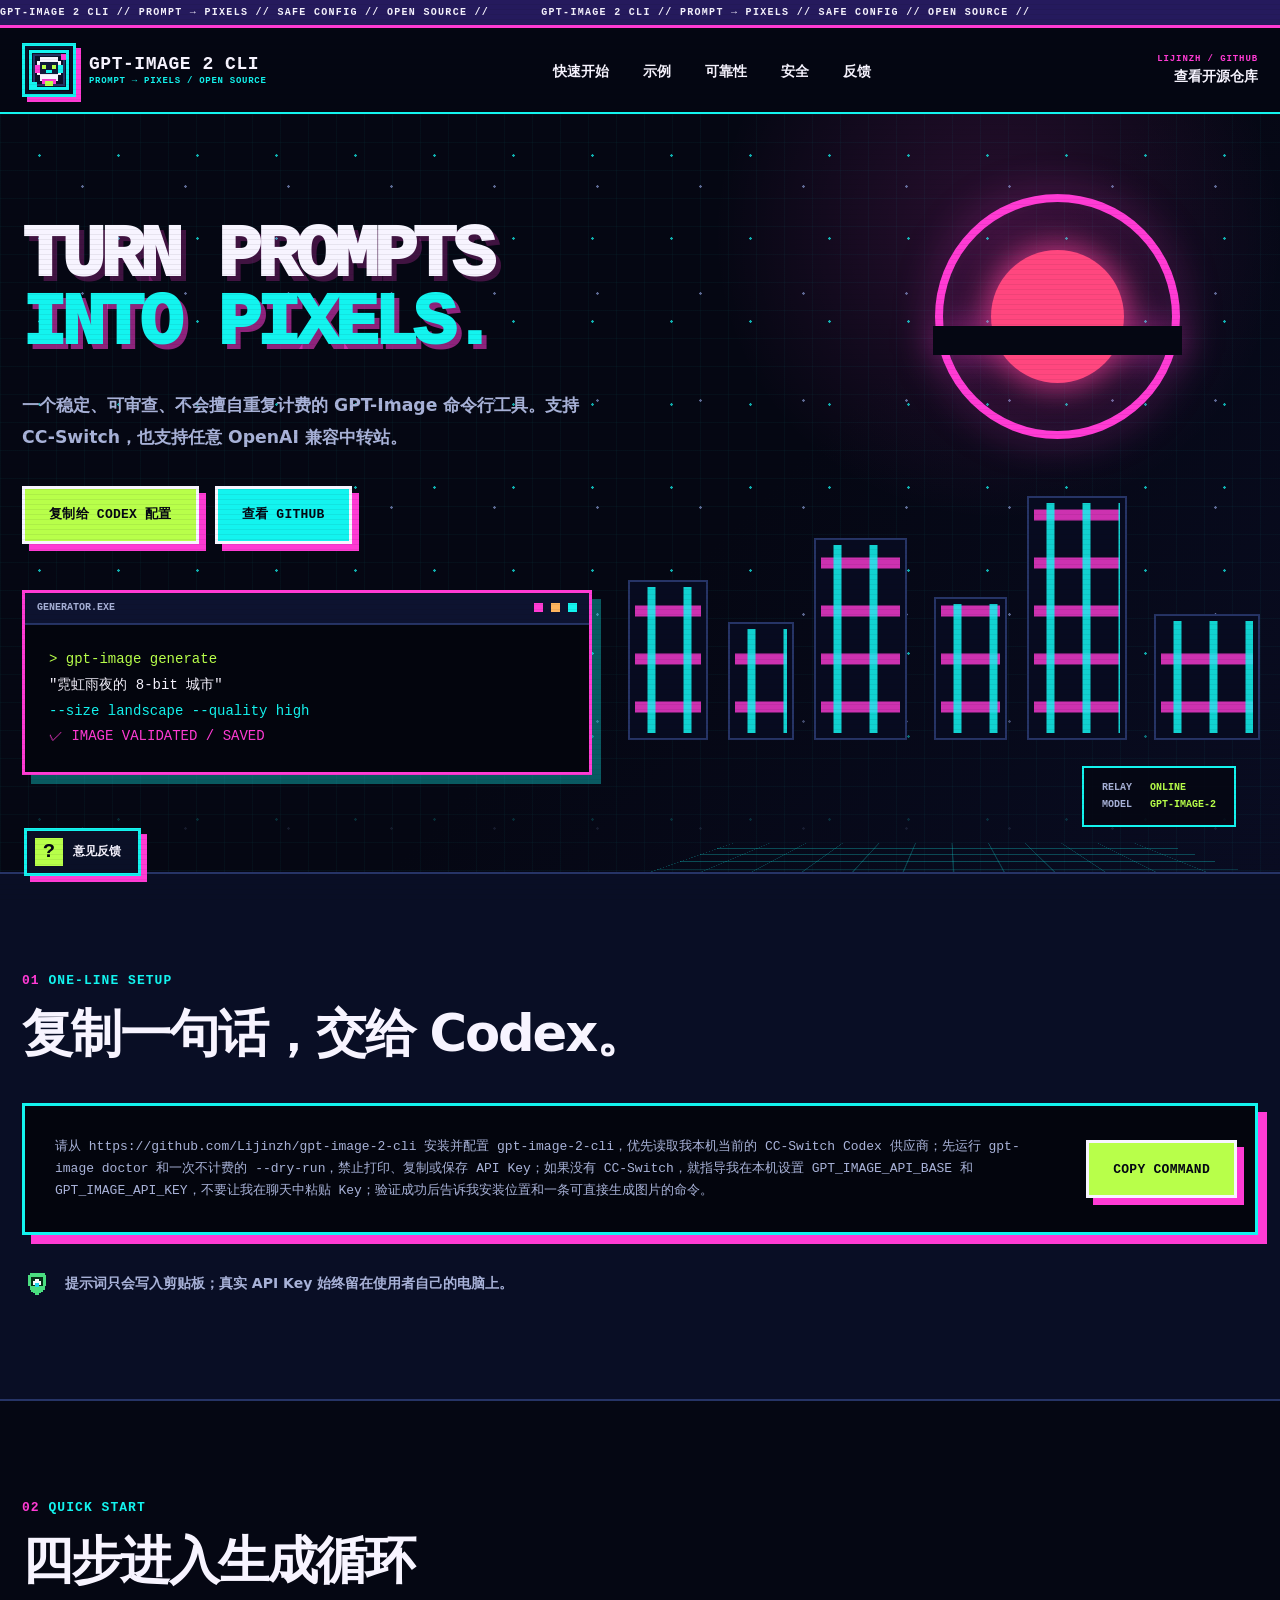
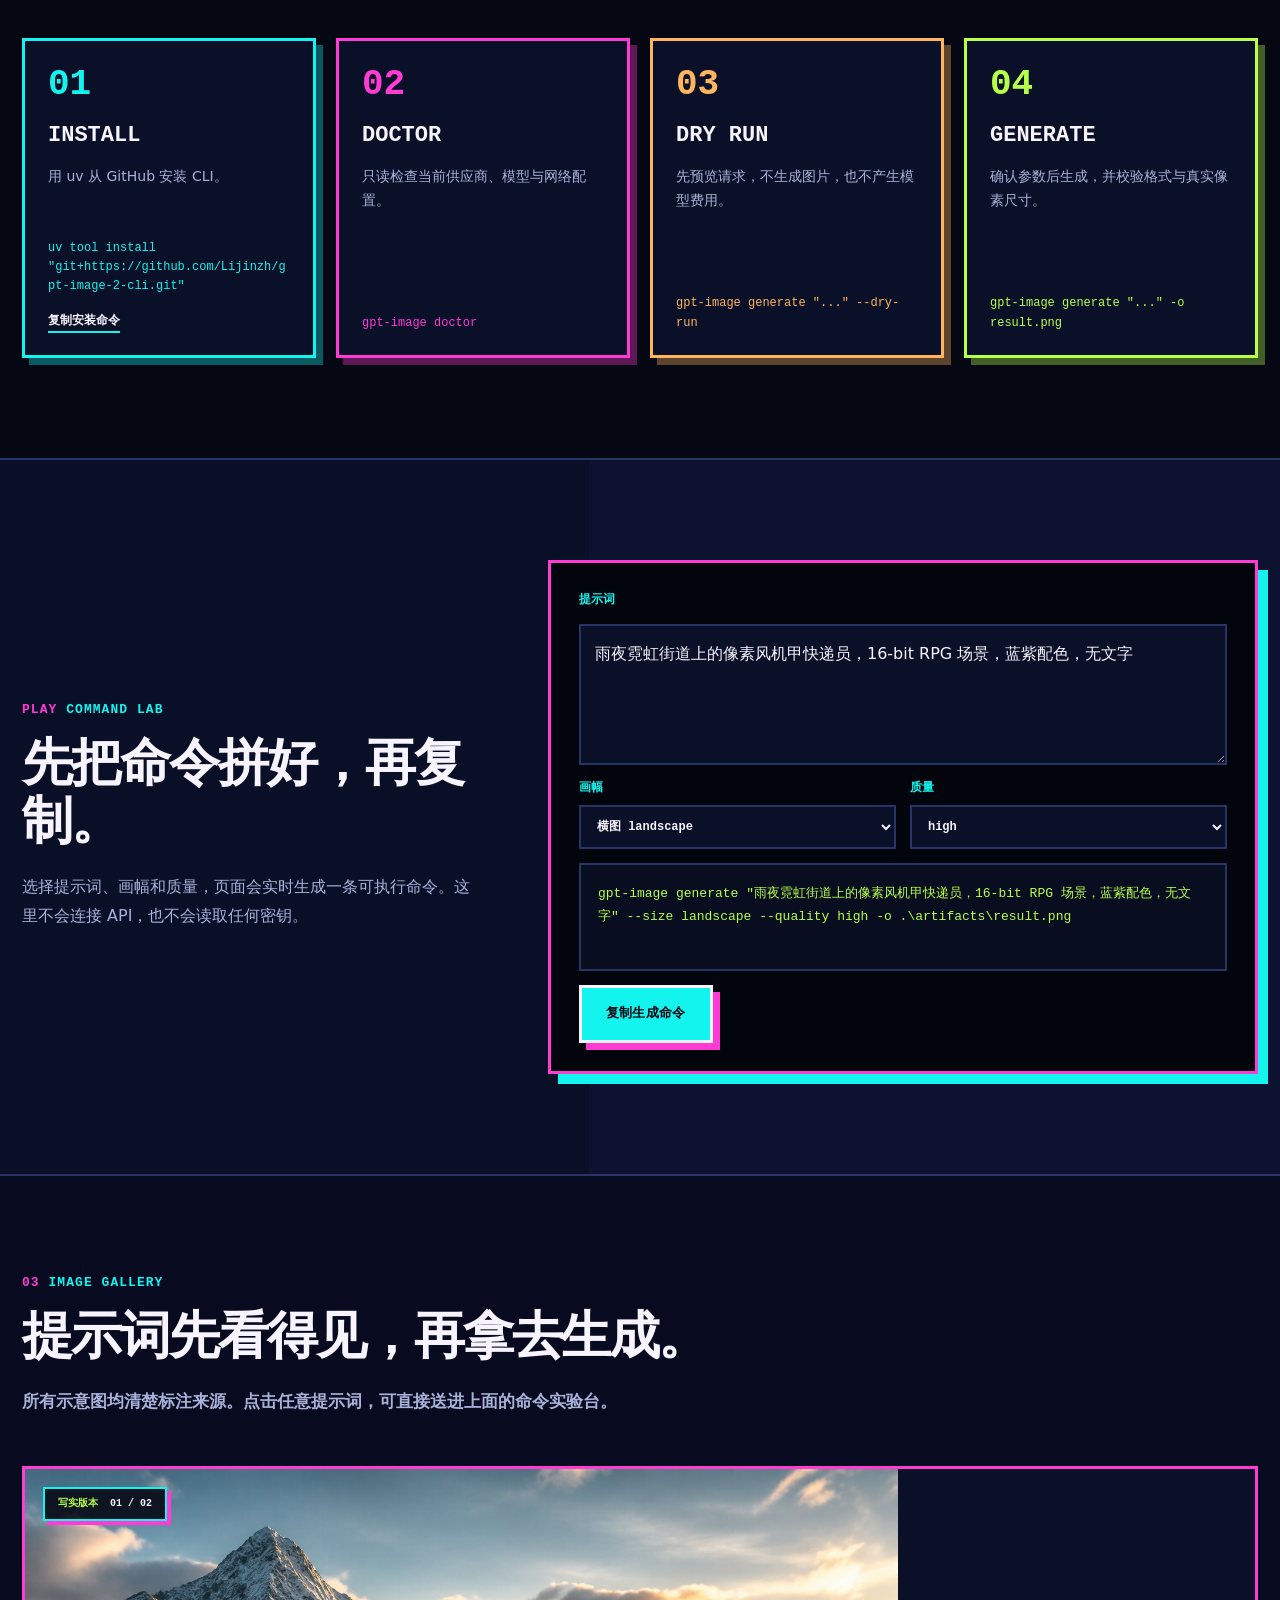
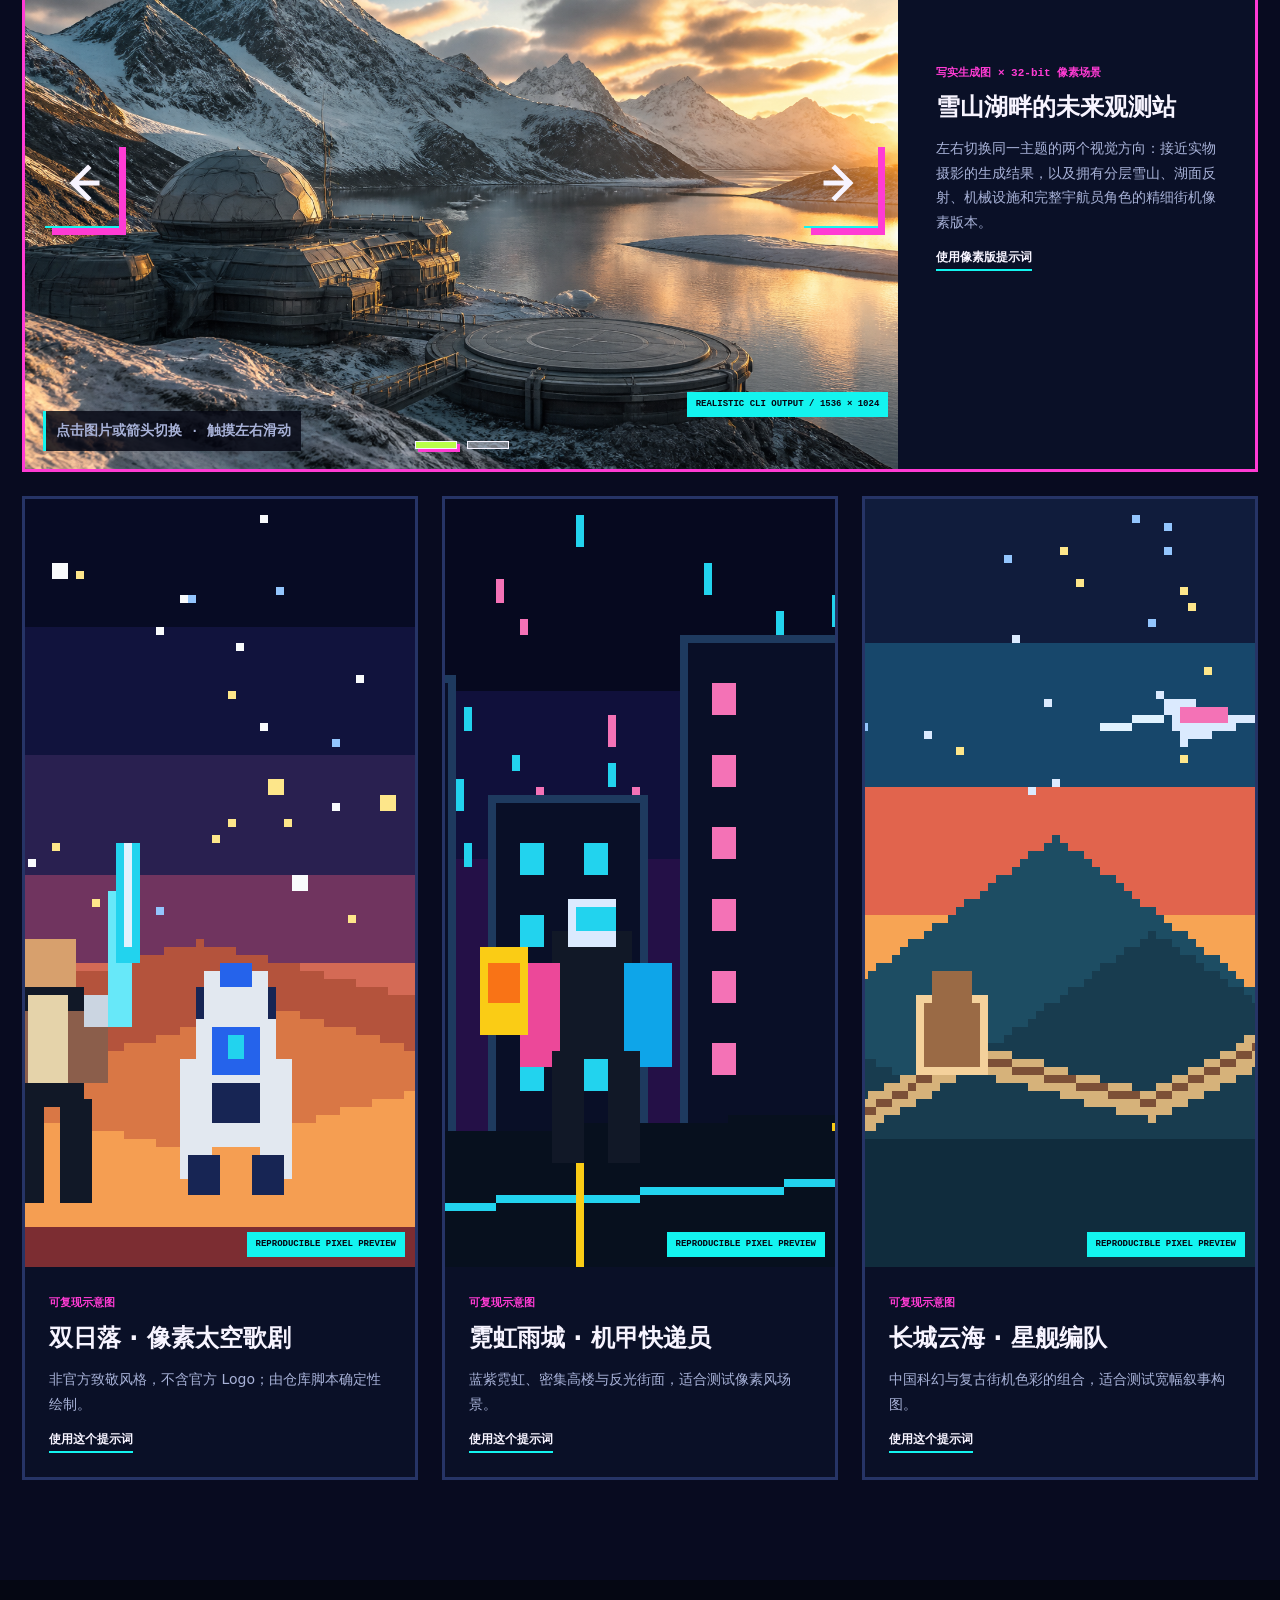
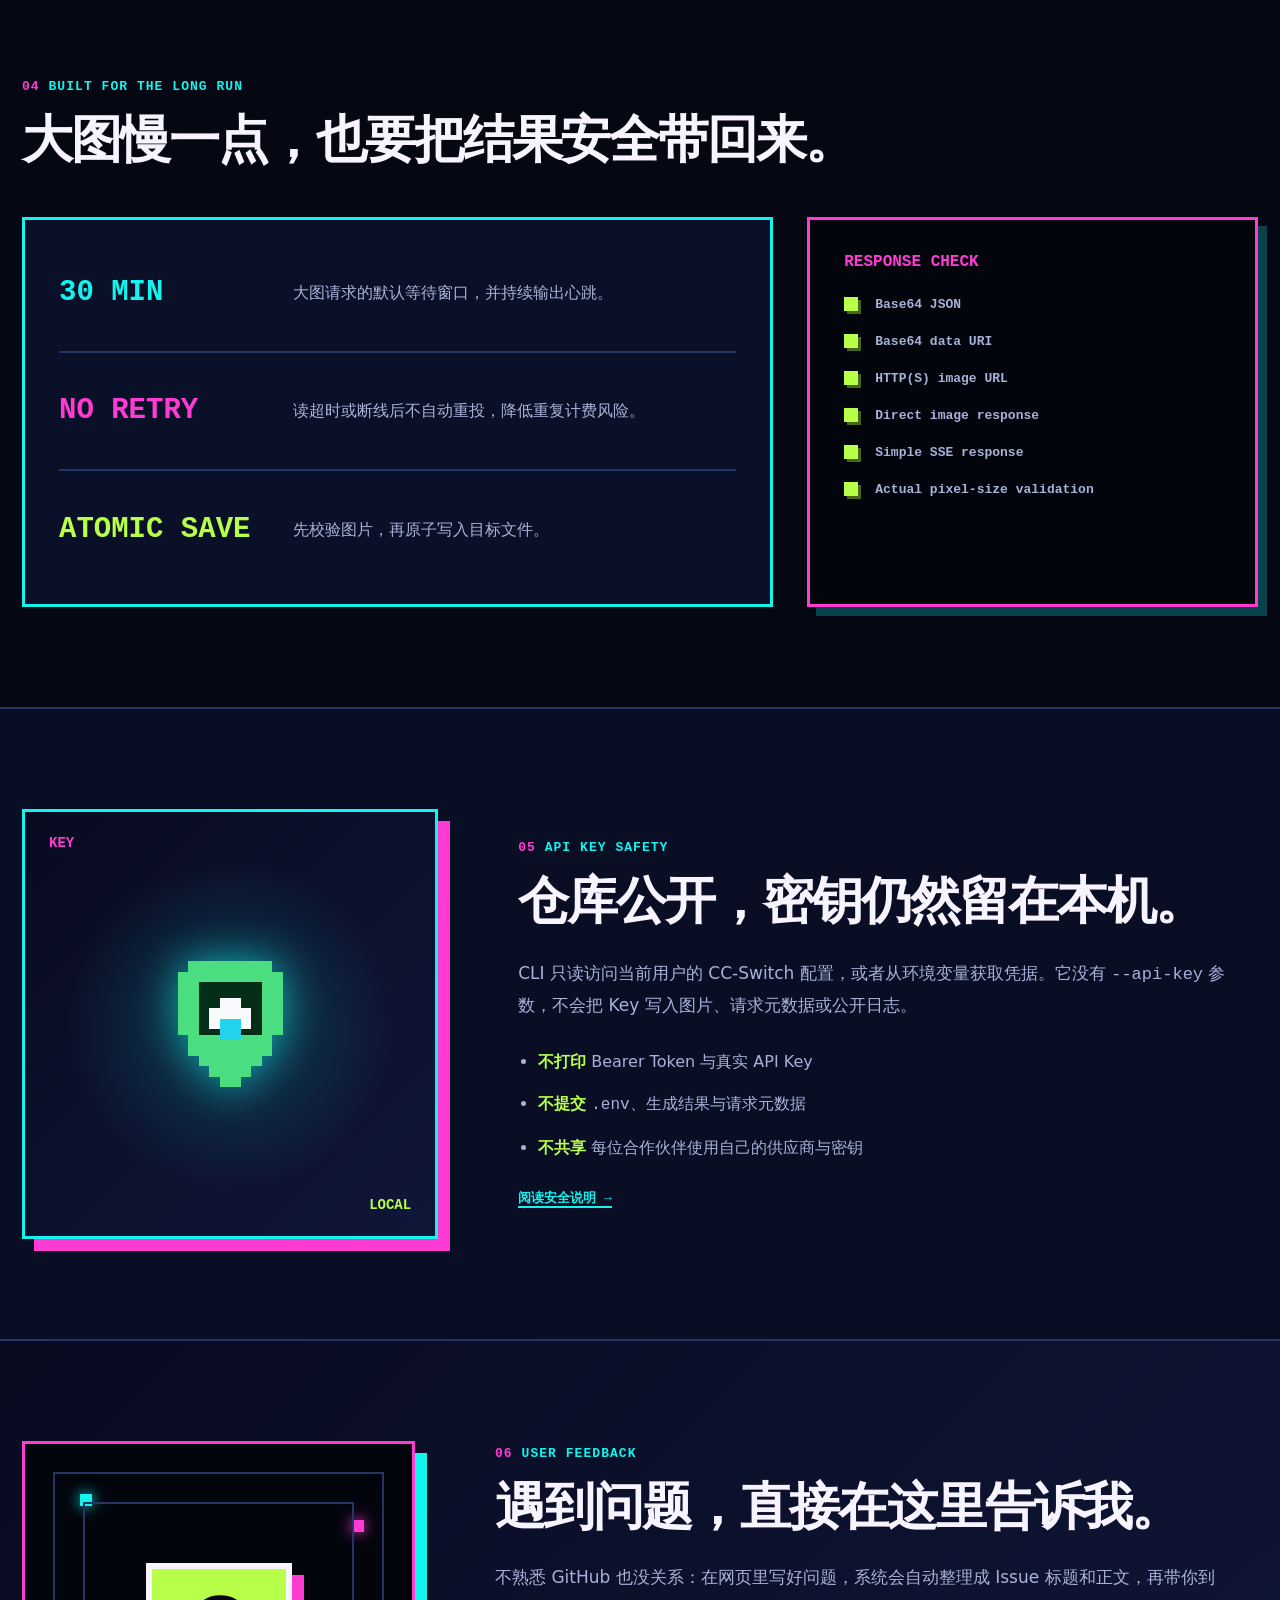
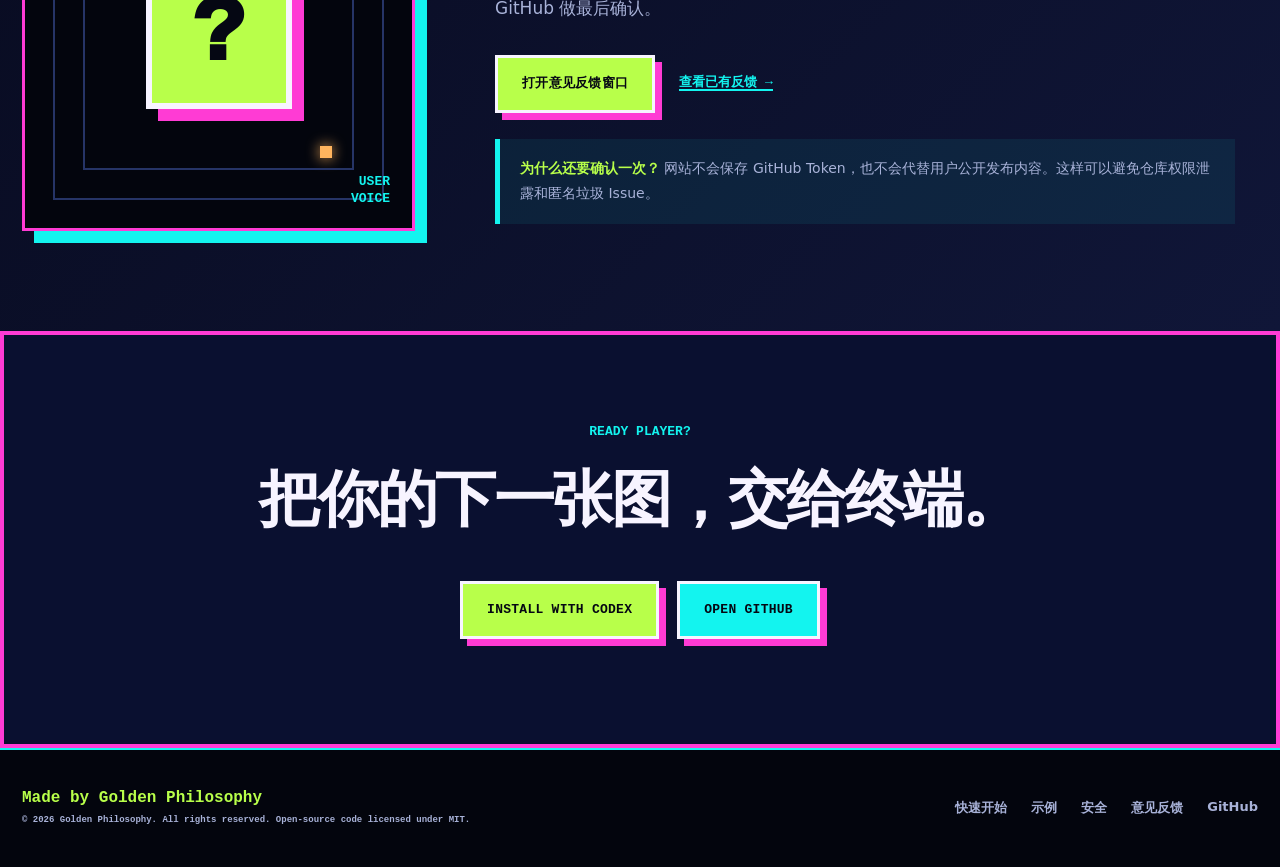
==== commit 8a3de00a: "Add dual-view observatory carousel" ====
--- a/docs/index.html
+++ b/docs/index.html
@@ -156,16 +156,39 @@
         <p class="section-heading__lead">所有示意图均清楚标注来源。点击任意提示词，可直接送进上面的命令实验台。</p>
       </div>
       <div class="gallery">
-        <article class="gallery-item gallery-item--wide" data-reveal>
-          <figure>
-            <img src="assets/examples/pixel-snow-observatory.png" alt="雪山湖畔未来观测站的霓虹像素风示意图" width="1536" height="1024" loading="lazy">
-            <figcaption>REPRODUCIBLE PIXEL PREVIEW / 1536 × 1024</figcaption>
-          </figure>
+        <article class="gallery-item gallery-item--wide gallery-item--observatory" data-reveal data-observatory-carousel aria-roledescription="轮播图" aria-label="雪山湖畔未来观测站：写实与 32-bit 像素版本">
+          <div class="observatory-carousel" data-carousel-viewport tabindex="0">
+            <div class="observatory-carousel__track" data-carousel-track>
+              <figure class="observatory-slide is-active" data-carousel-slide aria-hidden="false">
+                <img src="assets/examples/observatory-photorealistic.png" alt="雪山湖畔未来观测站的写实生成图" width="1536" height="1024" loading="lazy">
+                <figcaption>REALISTIC CLI OUTPUT / 1536 × 1024</figcaption>
+              </figure>
+              <figure class="observatory-slide observatory-slide--pixel" data-carousel-slide aria-hidden="true">
+                <img src="assets/examples/pixel-snow-observatory.png" alt="同一雪山湖畔未来观测站的精细 32-bit 街机像素版本" width="1536" height="1024" loading="lazy">
+                <figcaption>DETAILED 32-BIT PIXEL SCENE / 1536 × 1024</figcaption>
+              </figure>
+            </div>
+            <button class="observatory-carousel__arrow observatory-carousel__arrow--previous" type="button" data-carousel-previous aria-label="查看上一张：写实版本">
+              <svg viewBox="0 0 48 48" aria-hidden="true"><path d="M30 9 15 24l15 15M16 24h23"/></svg>
+            </button>
+            <button class="observatory-carousel__arrow observatory-carousel__arrow--next" type="button" data-carousel-next aria-label="查看下一张：32-bit 像素版本">
+              <svg viewBox="0 0 48 48" aria-hidden="true"><path d="m18 9 15 15-15 15M32 24H9"/></svg>
+            </button>
+            <div class="observatory-carousel__status" aria-live="polite" aria-atomic="true">
+              <span data-carousel-label>写实版本</span>
+              <span data-carousel-count>01 / 02</span>
+            </div>
+            <div class="observatory-carousel__dots" aria-label="选择观测站图片">
+              <button class="is-active" type="button" data-carousel-dot="0" aria-label="查看写实版本" aria-current="true"></button>
+              <button type="button" data-carousel-dot="1" aria-label="查看 32-bit 像素版本" aria-current="false"></button>
+            </div>
+            <p class="observatory-carousel__hint">点击图片或箭头切换 · 触摸左右滑动</p>
+          </div>
           <div class="gallery-item__copy">
-            <span>可复现像素示意图</span>
+            <span>写实生成图 × 32-bit 像素场景</span>
             <h3>雪山湖畔的未来观测站</h3>
-            <p>由仓库脚本确定性绘制，使用网站同款青色、洋红与荧光绿配色，展示横向像素场景的构图参考。</p>
-            <button type="button" data-use-prompt="雪山湖畔的未来观测站，圆顶天文台与指向星空的望远镜，霓虹青色、洋红和荧光绿，16-bit 像素艺术，复古街机氛围，无文字">使用这个提示词</button>
+            <p>左右切换同一主题的两个视觉方向：接近实物摄影的生成结果，以及拥有分层雪山、湖面反射、机械设施和完整宇航员角色的精细街机像素版本。</p>
+            <button type="button" data-use-prompt="雪山湖畔的未来观测站，复杂的圆顶天文台、着装精细的太空操作员、湖面反射与远山层次，32-bit 街机像素游戏场景，丰富机械细节与戏剧性灯光，无文字、无 Logo">使用像素版提示词</button>
           </div>
         </article>
         <article class="gallery-item" data-reveal>
--- a/docs/styles.css
+++ b/docs/styles.css
@@ -122,6 +122,26 @@
 .gallery-item--wide img { aspect-ratio: 3 / 2; image-rendering: auto; }
 .gallery-item:hover img { transform: scale(1.025); }
 .gallery-item figcaption { position: absolute; right: 10px; bottom: 10px; padding: 8px 9px; color: var(--bg); background: var(--cyan); font: 900 9px/1 var(--mono); }
+.gallery-item--observatory:hover img { transform: none; }
+.observatory-carousel { position: relative; min-width: 0; overflow: hidden; background: #03050d; outline: none; cursor: grab; touch-action: pan-y; }
+.observatory-carousel:active { cursor: grabbing; }
+.observatory-carousel:focus-visible { box-shadow: inset 0 0 0 4px var(--lime); }
+.observatory-carousel__track { display: flex; height: 100%; transition: transform .7s cubic-bezier(.22,.8,.2,1); }
+.observatory-slide { flex: 0 0 100%; min-width: 0; }
+.observatory-slide img { height: 100%; min-height: 600px; object-fit: cover; }
+.observatory-slide--pixel img { image-rendering: pixelated; }
+.observatory-carousel__arrow { position: absolute; top: 50%; z-index: 3; display: grid; place-items: center; width: 74px; height: 88px; padding: 0; color: var(--bg); background: var(--lime); border: 3px solid var(--ink); box-shadow: 7px 7px 0 var(--pink); cursor: pointer; transform: translateY(-50%); transition: color .18s ease, background .18s ease, transform .18s ease; }
+.observatory-carousel__arrow:hover, .observatory-carousel__arrow:focus-visible { color: var(--ink); background: var(--cyan); transform: translateY(-50%) scale(1.06); }
+.observatory-carousel__arrow svg { width: 48px; height: 48px; fill: none; stroke: currentColor; stroke-linecap: square; stroke-linejoin: miter; stroke-width: 5; }
+.observatory-carousel__arrow--previous { left: 20px; }
+.observatory-carousel__arrow--next { right: 20px; }
+.observatory-carousel__status { position: absolute; top: 18px; left: 18px; z-index: 2; display: flex; gap: 12px; align-items: center; padding: 10px 13px; color: var(--ink); background: rgba(5,7,19,.88); border: 2px solid var(--cyan); box-shadow: 4px 4px 0 var(--pink); font: 900 10px/1 var(--mono); }
+.observatory-carousel__status span:first-child { color: var(--lime); }
+.observatory-carousel__dots { position: absolute; right: 50%; bottom: 20px; z-index: 3; display: flex; gap: 10px; transform: translateX(50%); }
+.observatory-carousel__dots button { width: 42px; height: 8px; padding: 0; background: rgba(247,244,255,.45); border: 1px solid var(--ink); cursor: pointer; }
+.observatory-carousel__dots button.is-active { background: var(--lime); box-shadow: 3px 3px 0 var(--pink); }
+.observatory-carousel__hint { position: absolute; bottom: 18px; left: 18px; z-index: 2; margin: 0; padding: 8px 10px; color: var(--ink); background: rgba(5,7,19,.82); border-left: 3px solid var(--cyan); font: 800 9px/1 var(--mono); }
+.observatory-slide figcaption { bottom: 52px; }
 .gallery-item__copy { padding: 24px; }
 .gallery-item--wide .gallery-item__copy { display: flex; flex-direction: column; justify-content: center; padding: 38px; }
 .gallery-item__copy > span { color: var(--pink); font: 800 11px/1 var(--mono); }
@@ -238,6 +258,13 @@
   .step-rail { grid-template-columns: 1fr; }.step { min-height: 250px; }
   .command-lab { gap: 42px; }.command-builder { padding: 20px; }.command-builder__options { grid-template-columns: 1fr; }.command-builder .pixel-button { justify-self: stretch; }
   .gallery { grid-template-columns: 1fr; }.gallery-item--wide { display: block; }.gallery-item--wide .gallery-item__copy { padding: 24px; }
+  .observatory-slide img { min-height: 0; aspect-ratio: 3 / 2; }
+  .observatory-carousel__arrow { width: 54px; height: 66px; box-shadow: 5px 5px 0 var(--pink); }
+  .observatory-carousel__arrow svg { width: 36px; height: 36px; }
+  .observatory-carousel__arrow--previous { left: 10px; }.observatory-carousel__arrow--next { right: 10px; }
+  .observatory-carousel__status { top: 10px; left: 10px; }
+  .observatory-carousel__hint { display: none; }
+  .observatory-slide figcaption { right: 8px; bottom: 36px; max-width: calc(100% - 16px); font-size: 7px; }
   .reliability__grid { grid-template-columns: 1fr; }.metrics { padding: 10px 22px; }.metrics div { grid-template-columns: 1fr; gap: 10px; padding: 24px 0; }.metrics dd { font-size: 14px; }
   .safety { grid-template-columns: 1fr; }.safety__art { min-height: 330px; }
   .feedback { grid-template-columns: 1fr; padding: 74px 20px; }.feedback__signal { min-height: 300px; }.feedback__actions { display: grid; }.feedback__actions .pixel-button { width: 100%; }
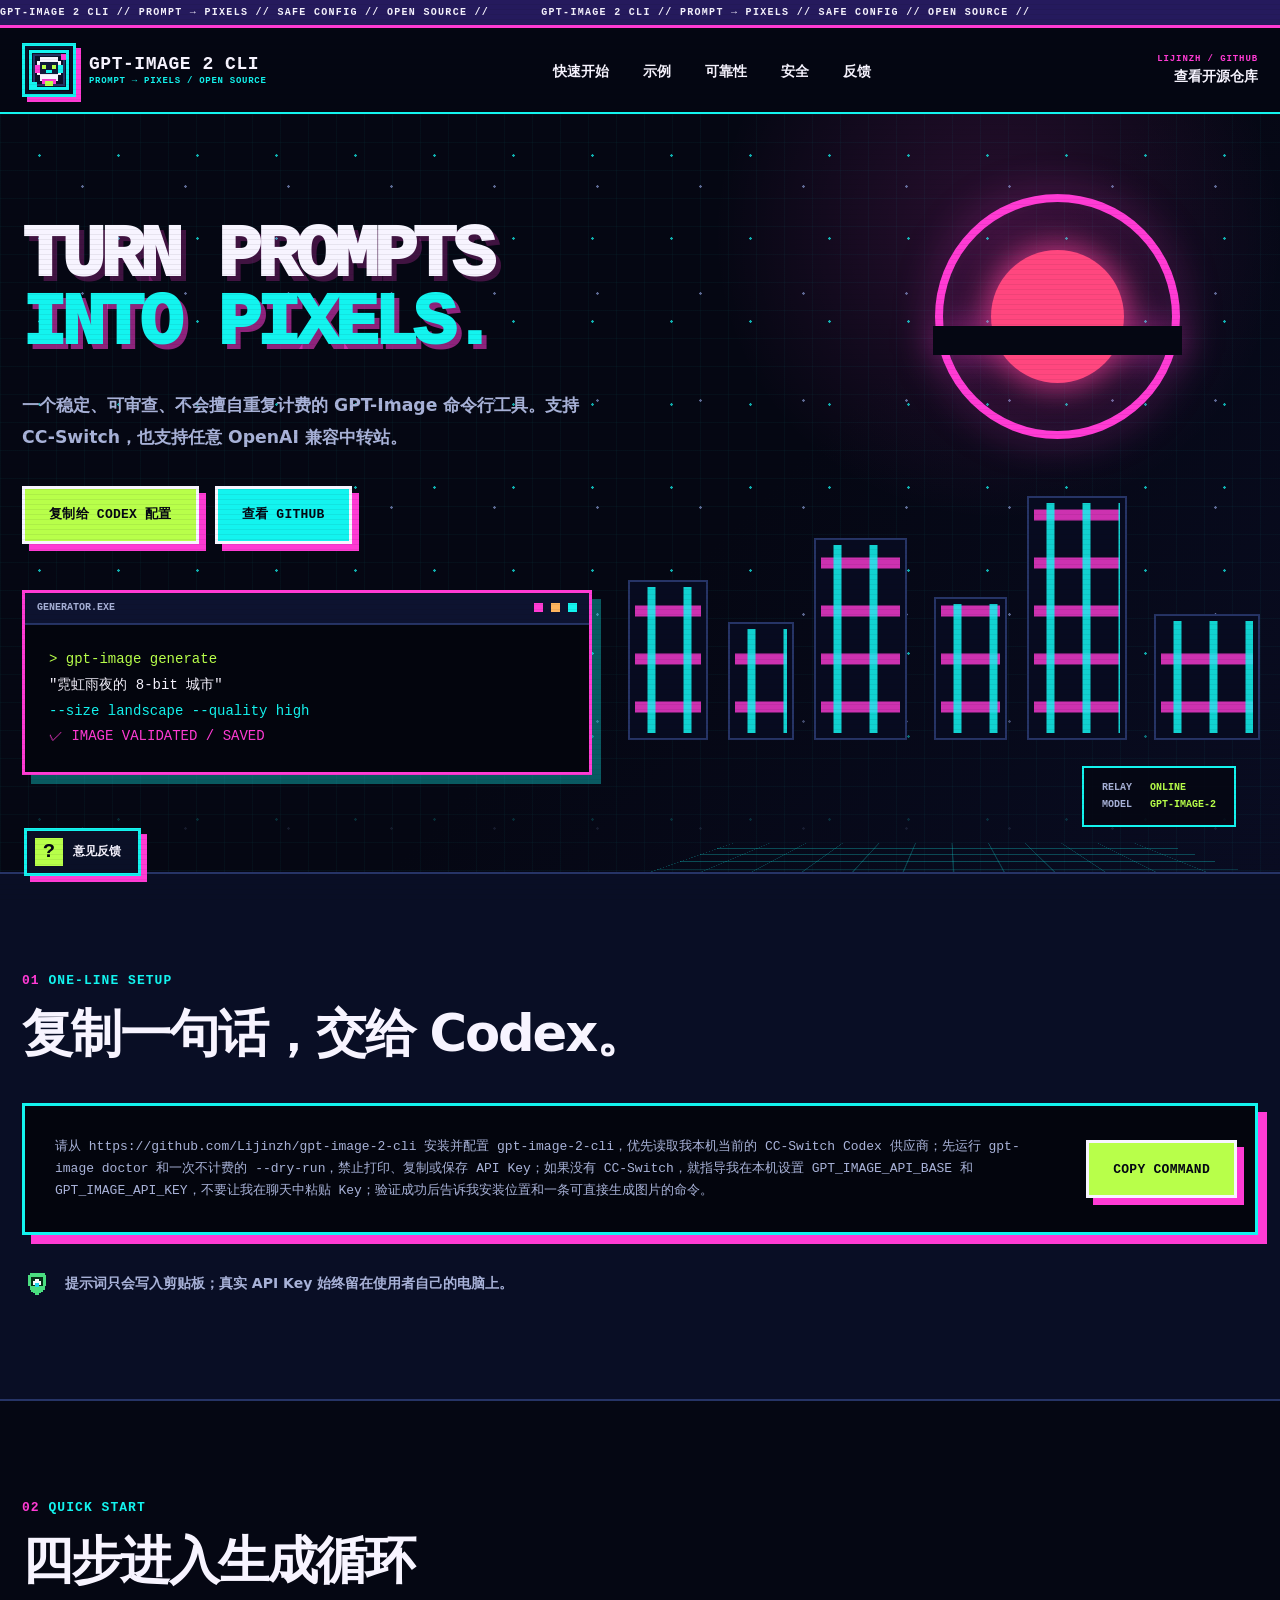
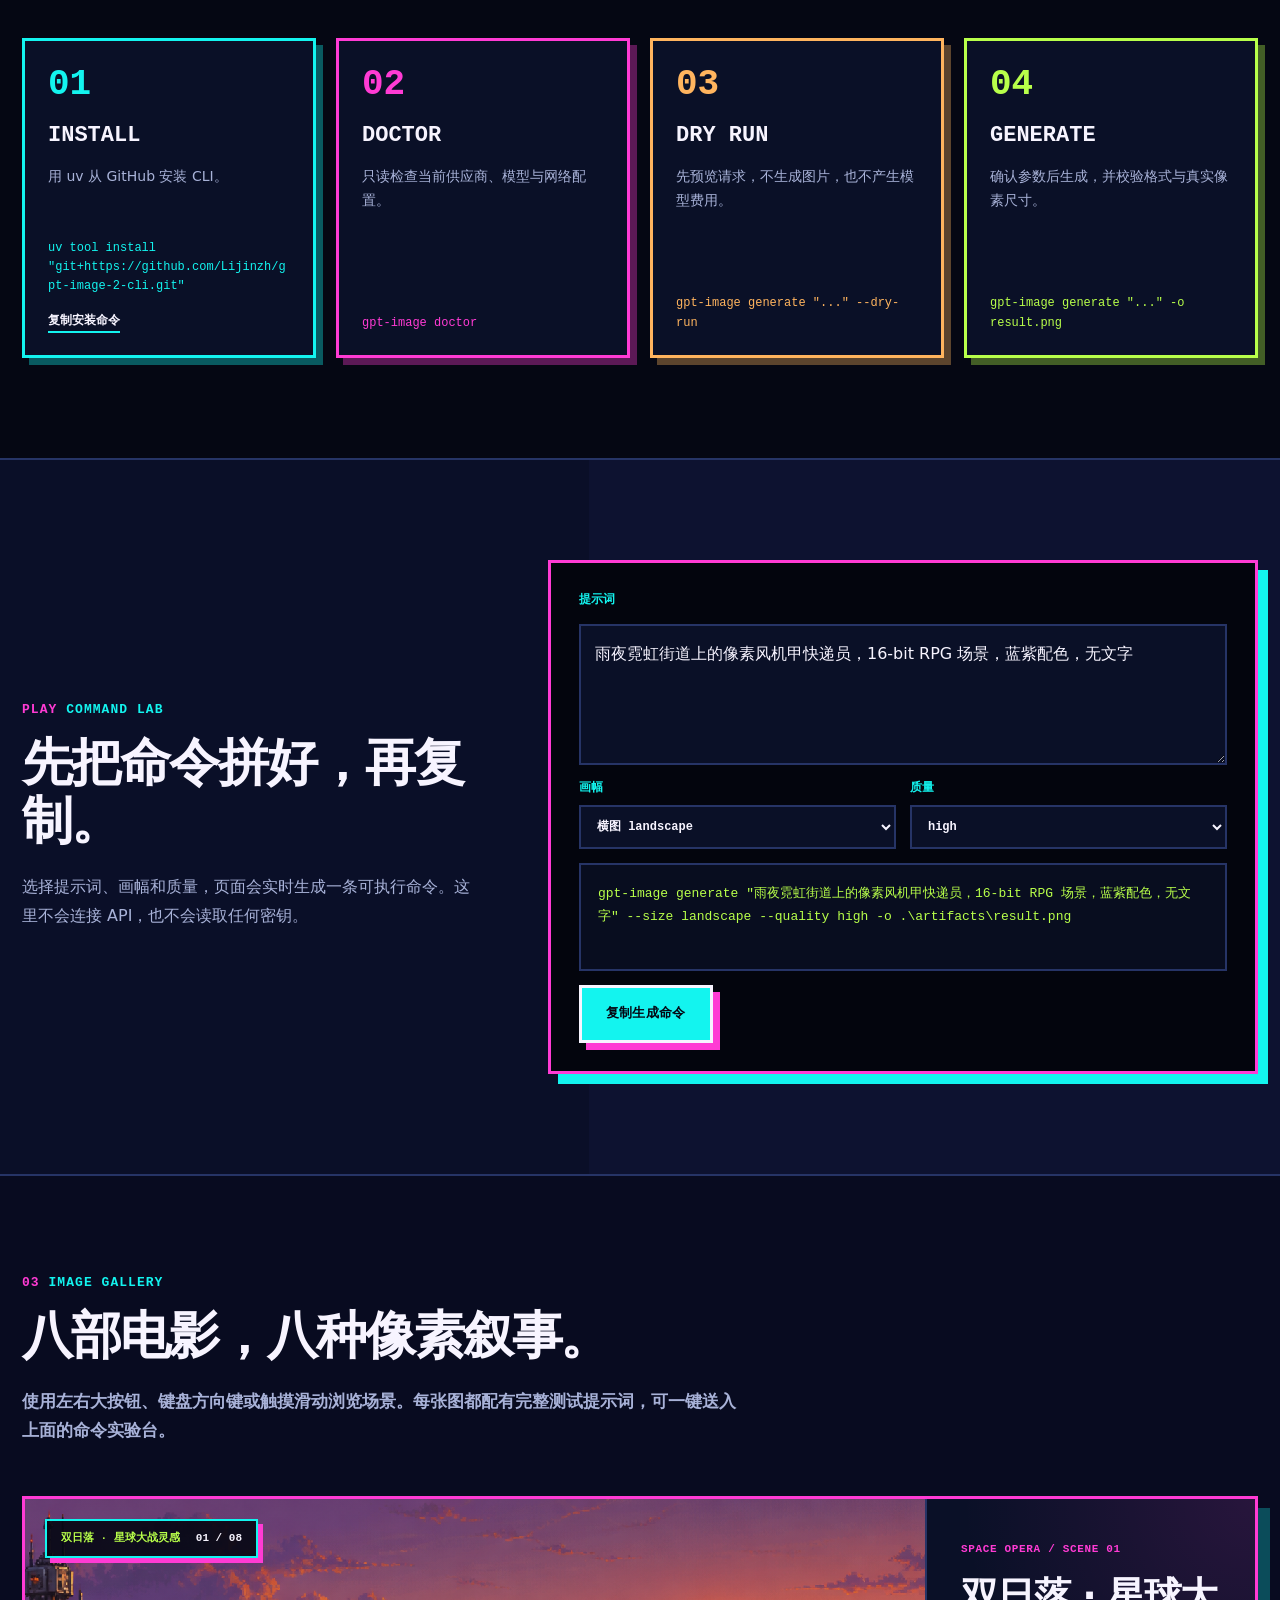
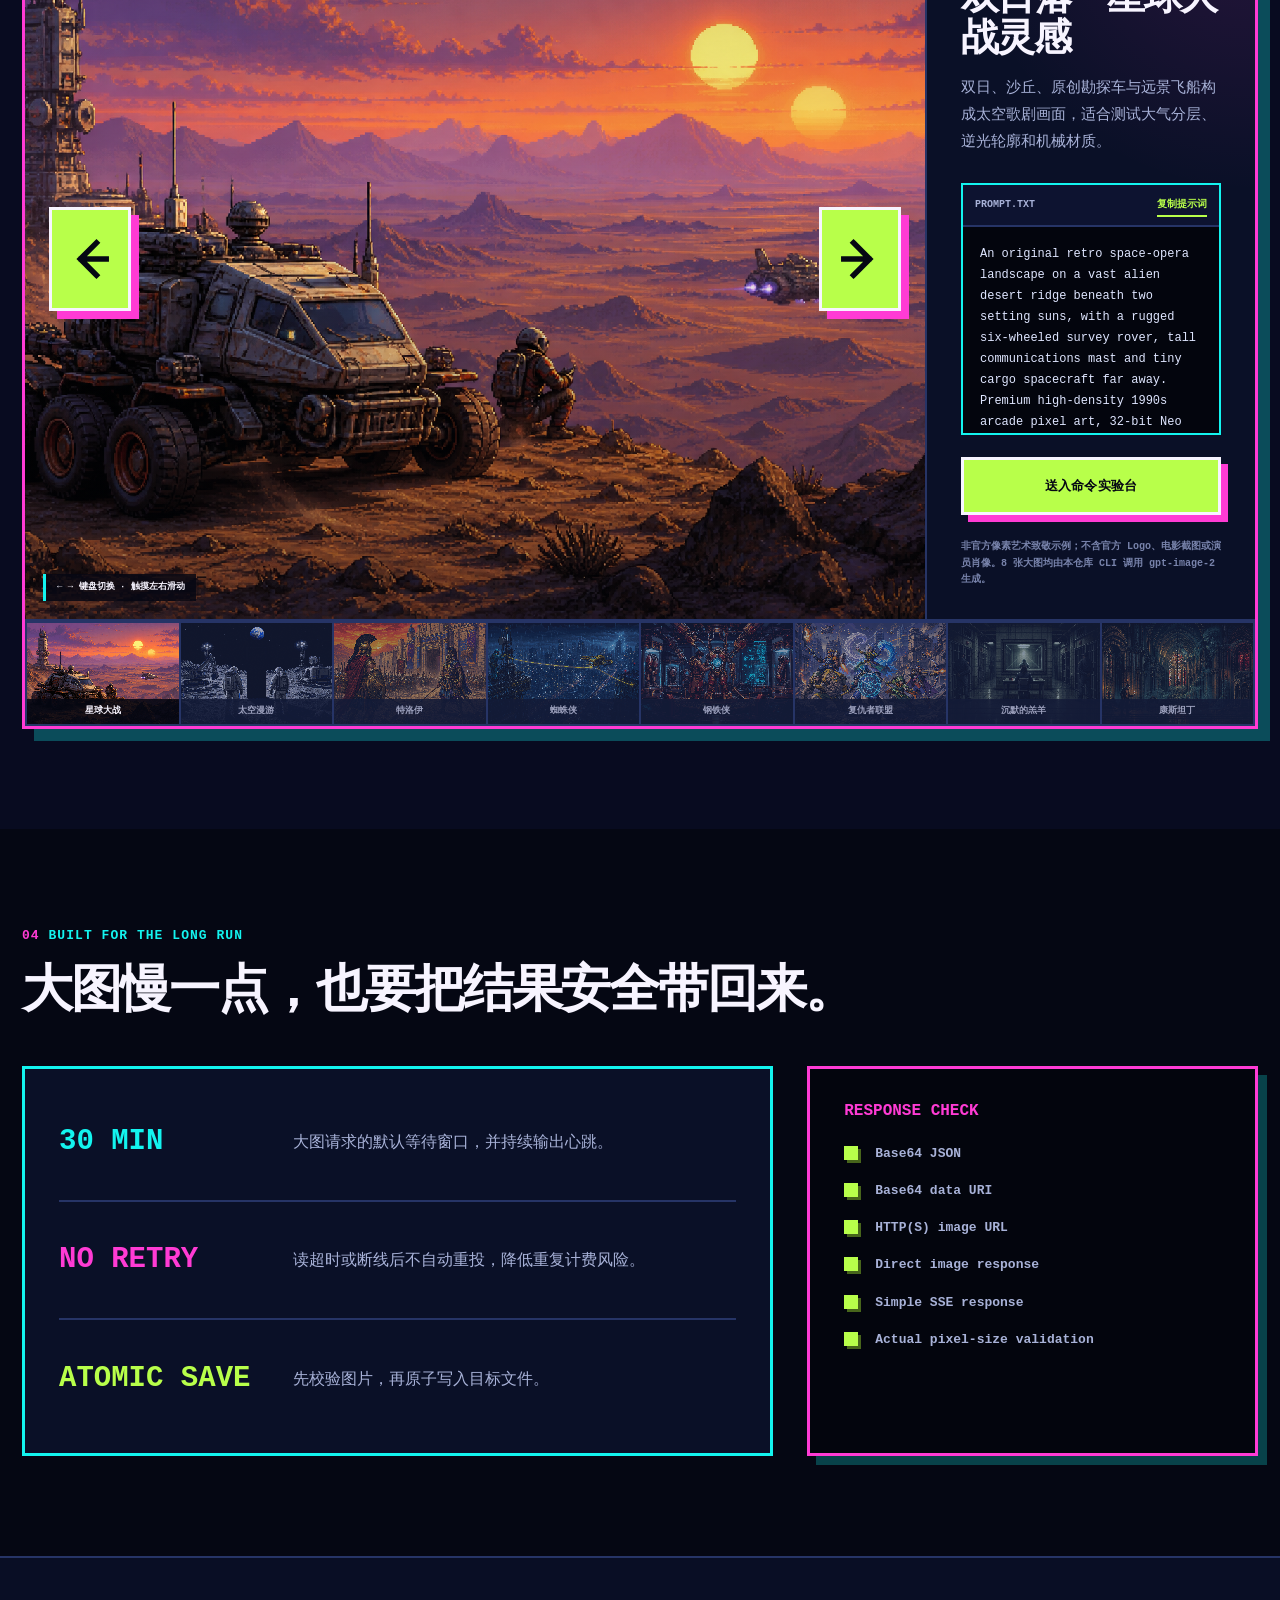
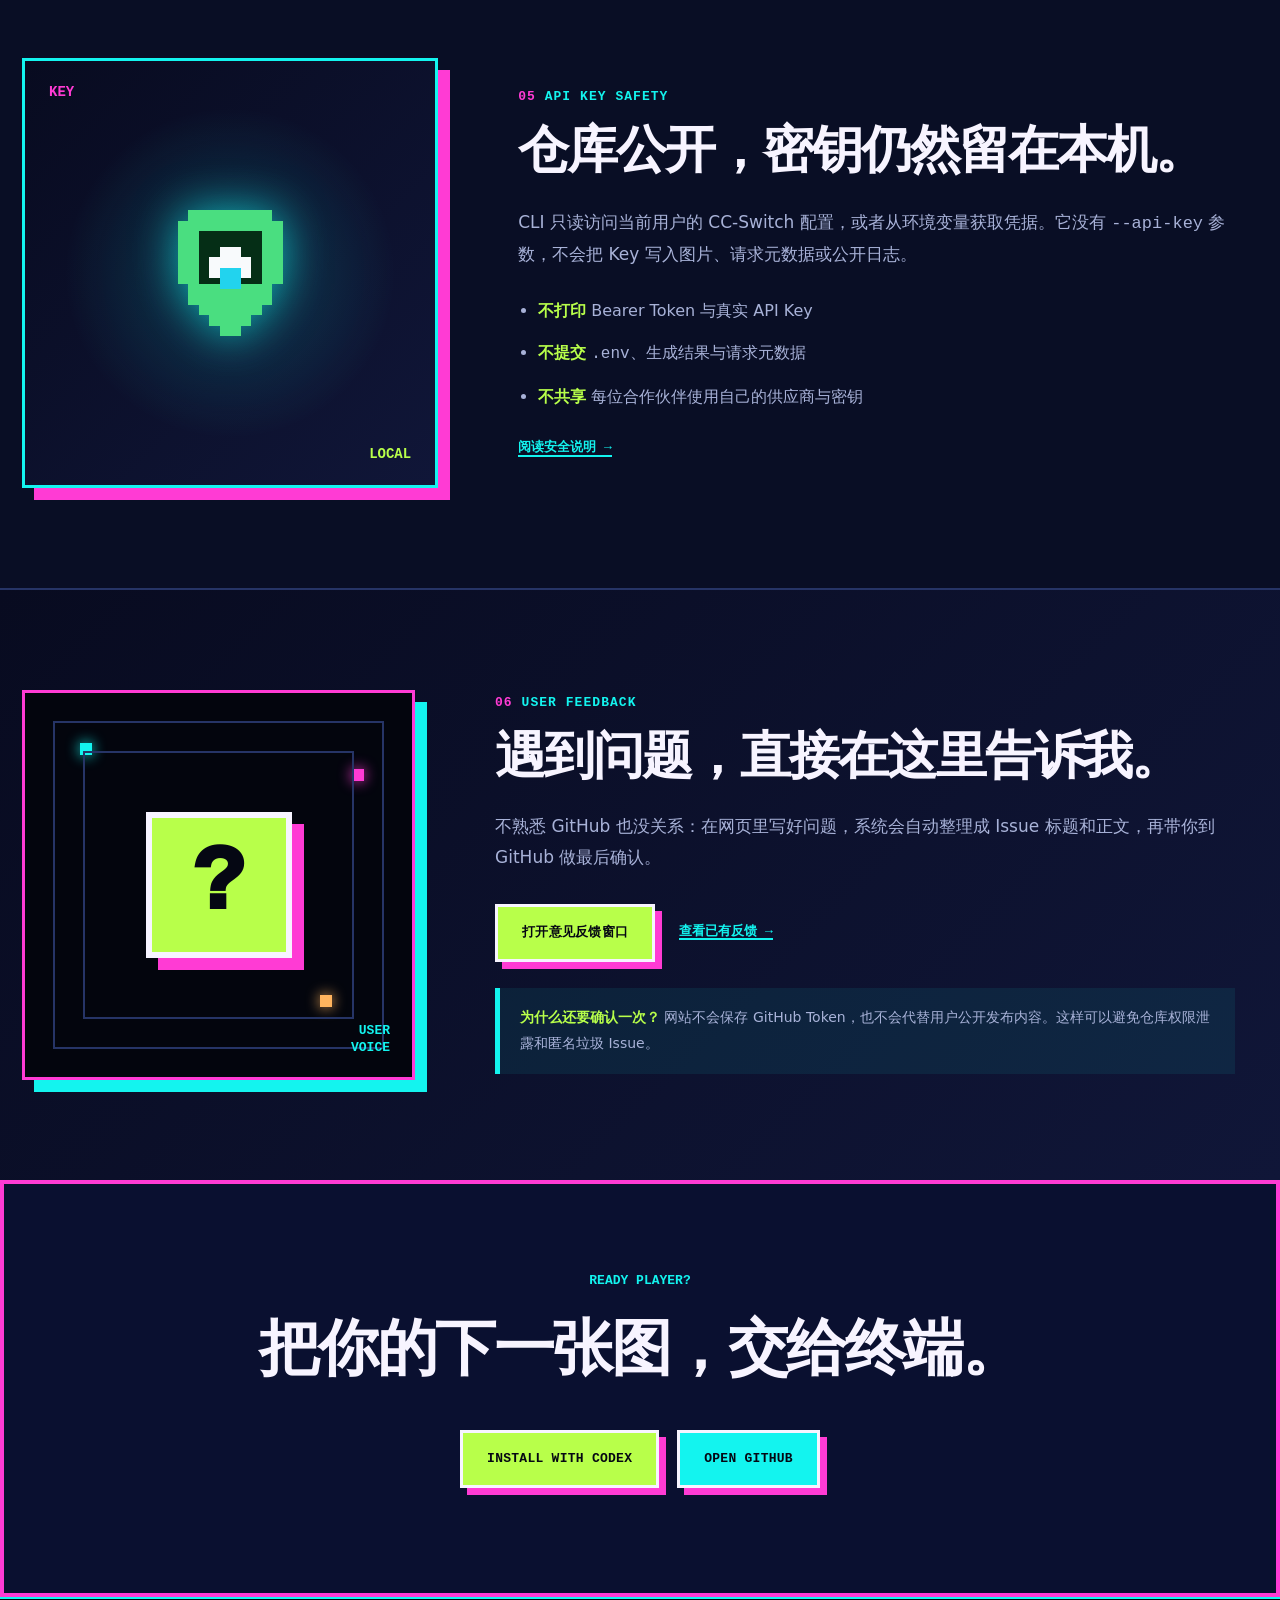
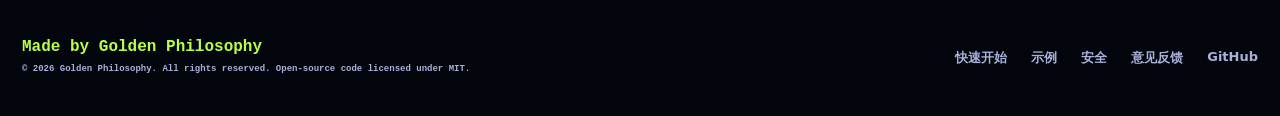
==== commit d0ce9bb2: "Fix image transport and add premium movie gallery" ====
--- a/docs/index.html
+++ b/docs/index.html
@@ -152,69 +152,75 @@
     <section class="examples" id="examples" aria-labelledby="examples-title">
       <div class="section-heading" data-reveal>
         <p><span>03</span> IMAGE GALLERY</p>
-        <h2 id="examples-title">提示词先看得见，再拿去生成。</h2>
-        <p class="section-heading__lead">所有示意图均清楚标注来源。点击任意提示词，可直接送进上面的命令实验台。</p>
-      </div>
-      <div class="gallery">
-        <article class="gallery-item gallery-item--wide gallery-item--observatory" data-reveal data-observatory-carousel aria-roledescription="轮播图" aria-label="雪山湖畔未来观测站：写实与 32-bit 像素版本">
-          <div class="observatory-carousel" data-carousel-viewport tabindex="0">
-            <div class="observatory-carousel__track" data-carousel-track>
-              <figure class="observatory-slide is-active" data-carousel-slide aria-hidden="false">
-                <img src="assets/examples/observatory-photorealistic.png" alt="雪山湖畔未来观测站的写实生成图" width="1536" height="1024" loading="lazy">
-                <figcaption>REALISTIC CLI OUTPUT / 1536 × 1024</figcaption>
-              </figure>
-              <figure class="observatory-slide observatory-slide--pixel" data-carousel-slide aria-hidden="true">
-                <img src="assets/examples/pixel-snow-observatory.png" alt="同一雪山湖畔未来观测站的精细 32-bit 街机像素版本" width="1536" height="1024" loading="lazy">
-                <figcaption>DETAILED 32-BIT PIXEL SCENE / 1536 × 1024</figcaption>
-              </figure>
-            </div>
-            <button class="observatory-carousel__arrow observatory-carousel__arrow--previous" type="button" data-carousel-previous aria-label="查看上一张：写实版本">
-              <svg viewBox="0 0 48 48" aria-hidden="true"><path d="M30 9 15 24l15 15M16 24h23"/></svg>
-            </button>
-            <button class="observatory-carousel__arrow observatory-carousel__arrow--next" type="button" data-carousel-next aria-label="查看下一张：32-bit 像素版本">
-              <svg viewBox="0 0 48 48" aria-hidden="true"><path d="m18 9 15 15-15 15M32 24H9"/></svg>
-            </button>
-            <div class="observatory-carousel__status" aria-live="polite" aria-atomic="true">
-              <span data-carousel-label>写实版本</span>
-              <span data-carousel-count>01 / 02</span>
-            </div>
-            <div class="observatory-carousel__dots" aria-label="选择观测站图片">
-              <button class="is-active" type="button" data-carousel-dot="0" aria-label="查看写实版本" aria-current="true"></button>
-              <button type="button" data-carousel-dot="1" aria-label="查看 32-bit 像素版本" aria-current="false"></button>
-            </div>
-            <p class="observatory-carousel__hint">点击图片或箭头切换 · 触摸左右滑动</p>
+        <h2 id="examples-title">八部电影，八种像素叙事。</h2>
+        <p class="section-heading__lead">使用左右大按钮、键盘方向键或触摸滑动浏览场景。每张图都配有完整测试提示词，可一键送入上面的命令实验台。</p>
+      </div>
+      <div class="cinema-gallery" data-gallery-carousel data-reveal aria-roledescription="轮播图" aria-label="电影场景高精度像素艺术画廊">
+        <div class="cinema-gallery__stage" data-gallery-viewport tabindex="0">
+          <div class="cinema-gallery__track" data-gallery-track>
+            <figure class="cinema-gallery__slide is-active" data-gallery-slide data-title="双日落 · 星球大战灵感" data-kicker="SPACE OPERA / SCENE 01" data-description="双日、沙丘、原创勘探车与远景飞船构成太空歌剧画面，适合测试大气分层、逆光轮廓和机械材质。" data-prompt="An original retro space-opera landscape on a vast alien desert ridge beneath two setting suns, with a rugged six-wheeled survey rover, tall communications mast and tiny cargo spacecraft far away. Premium high-density 1990s arcade pixel art, 32-bit Neo Geo-era visual richness, hand-authored pixel clusters, layered dunes and atmospheric perspective, cinematic orange-violet rim light, realistic weathered metal and sand textures, crisp silhouettes, wide establishing shot, no text, no logo, no watermark, not a film screenshot, not vector art, not minimalist, no smooth digital painting, entirely original vehicle designs." aria-hidden="false">
+              <img src="assets/examples/star-wars-twin-sunset.png" alt="双日落沙漠中冒险者与机器人眺望战机的高精度像素场景" width="1536" height="1024">
+            </figure>
+            <figure class="cinema-gallery__slide" data-gallery-slide data-title="月面黑石 · 2001 太空漫游" data-kicker="SCI-FI MINIMALISM / SCENE 02" data-description="克制的黑白蓝配色与对称月面构图，用于测试硬阴影、几何秩序、宇航服和机械设施的细节表现。" data-prompt="A silent lunar excavation site where two astronauts in retro-futurist white suits stand before a perfectly black rectangular monolith, Earth low above the horizon, geometric floodlights casting long hard shadows across detailed regolith and machinery. Premium high-density 1990s arcade pixel art, 32-bit Neo Geo-era visual richness, hand-authored pixel clusters, disciplined symmetrical widescreen composition, restrained white charcoal black and cobalt palette, physically convincing suit joints and equipment, cinematic depth, no text, no logo, no watermark, no actor likeness, not a film screenshot, not vector art, not minimalist, no smooth digital painting." aria-hidden="true">
+              <img src="assets/examples/space-odyssey-monolith.png" alt="宇航员站在月面黑色石碑前的高精度像素场景" width="1536" height="1024" loading="lazy">
+            </figure>
+            <figure class="cinema-gallery__slide" data-gallery-slide data-title="城门决斗 · 特洛伊" data-kicker="BRONZE AGE EPIC / SCENE 03" data-description="青铜时代武士、巨型城门与纵深军阵组成史诗场面，适合测试历史服饰、多人阵列、尘土和石材纹理。" data-prompt="Two legendary Bronze Age warriors facing each other outside colossal ancient city gates, one carrying a round shield and tall-crested helmet, spear formations and soldiers receding into dusty depth, towering stone walls and banners under a blood-orange sunset. Premium high-density 1990s arcade pixel art, 32-bit Neo Geo-era visual richness, hand-authored pixel clusters, archaeologically grounded bronze armor, leather and woven cloth, dramatic dust and backlight, epic widescreen composition, no text, no logo, no watermark, no actor likeness, not a film screenshot, not vector art, not minimalist, no smooth digital painting." aria-hidden="true">
+              <img src="assets/examples/troy-gates-duel.png" alt="特洛伊城门前两名青铜时代武士决斗的高精度像素场景" width="1536" height="1024" loading="lazy">
+            </figure>
+            <figure class="cinema-gallery__slide" data-gallery-slide data-title="雨夜高空 · 蜘蛛侠灵感" data-kicker="URBAN RESCUE NOIR / SCENE 04" data-description="雨幕、闪电、都市窗光、维修无人机与高空作业员组成原创都市救援场景，适合测试湿地反射和高对比夜景。" data-prompt="An original futuristic high-altitude rescue operation above a rain-soaked megacity: a compact yellow maintenance drone stretches a luminous safety cable between two rooftops while a helmeted utility worker in teal weather gear secures an antenna platform, lightning revealing dense skyscrapers, traffic and thousands of windows. Extreme horizontal widescreen establishing composition with the small worker in the left third and a broad city panorama filling the frame. Premium high-density 1990s arcade pixel art, 32-bit Neo Geo-era visual richness, hand-authored pixel clusters, dynamic low three-quarter camera, believable industrial equipment, wet reflections, deep navy teal and electric-yellow palette, cinematic rain and rim light, no text, no logo, no watermark, no actor likeness, not a film screenshot, not vector art, not minimalist, no smooth digital painting, entirely original designs." aria-hidden="true">
+              <img src="assets/examples/spider-hero-rooftop.png" alt="红蓝蛛网英雄蹲伏在雨夜城市屋顶的高精度像素场景" width="1536" height="1024" loading="lazy">
+            </figure>
+            <figure class="cinema-gallery__slide" data-gallery-slide data-title="装甲工坊 · 钢铁侠灵感" data-kicker="ARMORED TECHNOLOGY / SCENE 05" data-description="原创外骨骼、机械臂、陈列舱与全息界面形成密集科技场景，适合测试金属高光、发光核心和机械结构。" data-prompt="Inside a luminous underground technology workshop, an original copper-and-crimson exosuit engineer stands at the center while multi-axis robotic arms calibrate a hexagonal torso power cell, illuminated display bays holding industrial suit modules and abstract cyan holographic diagrams. Premium high-density 1990s arcade pixel art, 32-bit Neo Geo-era visual richness, hand-authored pixel clusters, dense readable machinery, realistic brushed metal and reflections, warm amber versus cool blue lighting, cinematic widescreen depth, no readable text, no logo, no watermark, no actor likeness, not a film screenshot, not vector art, not minimalist, no smooth digital painting, entirely original armor design." aria-hidden="true">
+              <img src="assets/examples/iron-hero-workshop.png" alt="红金装甲英雄在机械臂环绕的科技工坊中的高精度像素场景" width="1536" height="1024" loading="lazy">
+            </figure>
+            <figure class="cinema-gallery__slide" data-gallery-slide data-title="城市集结 · 复仇者联盟灵感" data-kicker="ENSEMBLE BATTLE / SCENE 06" data-description="六位原创救援英雄在受损街道集结，适合测试多人可读性、爆炸、飞行器、碎片与城市空间层次。" data-prompt="Six entirely original emergency-response champions forming a defensive circle in a shattered metropolitan avenue: a jetpack engineer, kinetic-shield guardian, weather channeler, massive stone rescue specialist, agile scout and precision archer, while unknown aircraft weave between towers and explosions throw debris and sparks through the street. Premium high-density 1990s arcade pixel art, 32-bit Neo Geo-era visual richness, hand-authored pixel clusters, readable ensemble silhouettes, layered urban destruction, bold comic palette with cinematic volumetric light, no text, no logo, no watermark, no actor likeness, not a film screenshot, not vector art, not minimalist, no smooth digital painting, entirely original costumes and insignia." aria-hidden="true">
+              <img src="assets/examples/avengers-city-battle.png" alt="六名超级英雄在受损城市街道集结迎战飞行器的高精度像素场景" width="1536" height="1024" loading="lazy">
+            </figure>
+            <figure class="cinema-gallery__slide" data-gallery-slide data-title="地下走廊 · 沉默的羔羊灵感" data-kicker="PSYCHOLOGICAL THRILLER / SCENE 07" data-description="单点透视、冷绿荧光灯和玻璃隔离室制造压迫感，适合测试室内纵深、低饱和色彩与克制的人物情绪。" data-prompt="An original forensic interviewer at the end of a cold underground detention corridor facing an anonymous high-security detainee behind reinforced glass, guards and barred cells fading into darkness on both sides. Premium high-density 1990s arcade pixel art, 32-bit Neo Geo-era visual richness, hand-authored pixel clusters, strict one-point perspective and oppressive symmetry, realistic tiled walls, glass reflections and restrained expressions, fluorescent green-gray light with tiny dark-red accents, psychological tension without gore, no text, no logo, no watermark, no actor likeness, not a film screenshot, not vector art, not minimalist, no smooth digital painting, entirely original characters." aria-hidden="true">
+              <img src="assets/examples/silence-prison-corridor.png" alt="调查员面对地下监狱玻璃牢房中囚犯的高精度像素场景" width="1536" height="1024" loading="lazy">
+            </figure>
+            <figure class="cinema-gallery__slide" data-gallery-slide data-title="雨夜教堂 · 康斯坦丁灵感" data-kicker="OCCULT NOIR / SCENE 08" data-description="哥特拱顶、彩窗光束、雨水倒影和超自然烟影共同形成神秘黑色电影气质，适合测试暗部层次与彩色光源。" data-prompt="An original weary paranormal archivist in a charcoal raincoat standing in a rain-lashed Gothic cathedral aisle, holding a small flame while supernatural smoke coils beneath ribbed vaults, stained glass casting gold and crimson shafts across reflective wet stone. Premium high-density 1990s arcade pixel art, extreme horizontal widescreen composition showing the full nave from left transept to right transept, 32-bit Neo Geo-era visual richness, hand-authored pixel clusters, intricate carved architecture, believable coat and skin texture, dramatic chiaroscuro, amber teal and deep-red palette, cinematic noir depth, no readable text, no logo, no watermark, no actor likeness, not a film screenshot, not vector art, not minimalist, no smooth digital painting, entirely original character design." aria-hidden="true">
+              <img src="assets/examples/constantine-cathedral.png" alt="驱魔人站在雨夜哥特教堂彩窗光线中的高精度像素场景" width="1536" height="1024" loading="lazy">
+            </figure>
           </div>
-          <div class="gallery-item__copy">
-            <span>写实生成图 × 32-bit 像素场景</span>
-            <h3>雪山湖畔的未来观测站</h3>
-            <p>左右切换同一主题的两个视觉方向：接近实物摄影的生成结果，以及拥有分层雪山、湖面反射、机械设施和完整宇航员角色的精细街机像素版本。</p>
-            <button type="button" data-use-prompt="雪山湖畔的未来观测站，复杂的圆顶天文台、着装精细的太空操作员、湖面反射与远山层次，32-bit 街机像素游戏场景，丰富机械细节与戏剧性灯光，无文字、无 Logo">使用像素版提示词</button>
+
+          <button class="cinema-gallery__arrow cinema-gallery__arrow--previous" type="button" data-gallery-previous aria-label="查看上一个电影场景">
+            <svg viewBox="0 0 48 48" aria-hidden="true"><path d="M30 9 15 24l15 15M16 24h23"/></svg>
+          </button>
+          <button class="cinema-gallery__arrow cinema-gallery__arrow--next" type="button" data-gallery-next aria-label="查看下一个电影场景">
+            <svg viewBox="0 0 48 48" aria-hidden="true"><path d="m18 9 15 15-15 15M32 24H9"/></svg>
+          </button>
+          <div class="cinema-gallery__status" aria-live="polite" aria-atomic="true">
+            <span data-gallery-status-title>双日落 · 星球大战灵感</span>
+            <strong data-gallery-count>01 / 08</strong>
           </div>
-        </article>
-        <article class="gallery-item" data-reveal>
-          <figure><img src="assets/examples/star-wars-pixel-art.png" alt="双日落沙漠与太空歌剧角色的像素风示意图" width="1280" height="768" loading="lazy"><figcaption>REPRODUCIBLE PIXEL PREVIEW</figcaption></figure>
-          <div class="gallery-item__copy">
-            <span>可复现示意图</span><h3>双日落 · 像素太空歌剧</h3>
-            <p>非官方致敬风格，不含官方 Logo；由仓库脚本确定性绘制。</p>
-            <button type="button" data-use-prompt="双日落下的沙漠山脊，年轻的太空冒险者与蓝白机器人眺望远方战机，16-bit 像素艺术，复古游戏配色，无文字、无 Logo">使用这个提示词</button>
+          <p class="cinema-gallery__hint">← → 键盘切换 · 触摸左右滑动</p>
+        </div>
+
+        <div class="cinema-gallery__details">
+          <div class="cinema-gallery__copy" aria-live="polite" aria-atomic="true">
+            <span data-gallery-kicker>SPACE OPERA / SCENE 01</span>
+            <h3 data-gallery-title>双日落 · 星球大战灵感</h3>
+            <p data-gallery-description>双日、沙丘、原创勘探车与远景飞船构成太空歌剧画面，适合测试大气分层、逆光轮廓和机械材质。</p>
           </div>
-        </article>
-        <article class="gallery-item" data-reveal>
-          <figure><img src="assets/examples/cyberpunk-courier-pixel-art.png" alt="雨夜霓虹城市中的机甲快递员像素示意图" width="1280" height="768" loading="lazy"><figcaption>REPRODUCIBLE PIXEL PREVIEW</figcaption></figure>
-          <div class="gallery-item__copy">
-            <span>可复现示意图</span><h3>霓虹雨城 · 机甲快递员</h3>
-            <p>蓝紫霓虹、密集高楼与反光街面，适合测试像素风场景。</p>
-            <button type="button" data-use-prompt="雨夜霓虹街道上的像素风机甲快递员，16-bit RPG 场景，蓝紫配色，无文字">使用这个提示词</button>
+          <div class="cinema-gallery__prompt">
+            <div><span>PROMPT.TXT</span><button type="button" data-gallery-copy>复制提示词</button></div>
+            <code data-gallery-prompt>An original retro space-opera landscape on a vast alien desert ridge beneath two setting suns, with a rugged six-wheeled survey rover, tall communications mast and tiny cargo spacecraft far away. Premium high-density 1990s arcade pixel art, 32-bit Neo Geo-era visual richness, hand-authored pixel clusters, layered dunes and atmospheric perspective, cinematic orange-violet rim light, realistic weathered metal and sand textures, crisp silhouettes, wide establishing shot, no text, no logo, no watermark, not a film screenshot, not vector art, not minimalist, no smooth digital painting, entirely original vehicle designs.</code>
           </div>
-        </article>
-        <article class="gallery-item" data-reveal>
-          <figure><img src="assets/examples/great-wall-starfleet-pixel-art.png" alt="长城日出云海与星舰编队的像素示意图" width="1280" height="768" loading="lazy"><figcaption>REPRODUCIBLE PIXEL PREVIEW</figcaption></figure>
-          <div class="gallery-item__copy">
-            <span>可复现示意图</span><h3>长城云海 · 星舰编队</h3>
-            <p>中国科幻与复古街机色彩的组合，适合测试宽幅叙事构图。</p>
-            <button type="button" data-use-prompt="长城上空的像素风星舰编队，日出云海，复古街机美术，宽幅构图，无文字">使用这个提示词</button>
-          </div>
-        </article>
+          <button class="pixel-button pixel-button--lime cinema-gallery__use" type="button" data-gallery-use>送入命令实验台</button>
+          <p class="cinema-gallery__legal">非官方像素艺术致敬示例；不含官方 Logo、电影截图或演员肖像。8 张大图均由本仓库 CLI 调用 gpt-image-2 生成。</p>
+        </div>
+
+        <div class="cinema-gallery__thumbs" data-gallery-thumbs aria-label="选择电影场景">
+          <button class="is-active" type="button" data-gallery-thumb="0" aria-current="true"><img src="assets/examples/star-wars-twin-sunset.png" alt=""><span>星球大战</span></button>
+          <button type="button" data-gallery-thumb="1" aria-current="false"><img src="assets/examples/space-odyssey-monolith.png" alt=""><span>太空漫游</span></button>
+          <button type="button" data-gallery-thumb="2" aria-current="false"><img src="assets/examples/troy-gates-duel.png" alt=""><span>特洛伊</span></button>
+          <button type="button" data-gallery-thumb="3" aria-current="false"><img src="assets/examples/spider-hero-rooftop.png" alt=""><span>蜘蛛侠</span></button>
+          <button type="button" data-gallery-thumb="4" aria-current="false"><img src="assets/examples/iron-hero-workshop.png" alt=""><span>钢铁侠</span></button>
+          <button type="button" data-gallery-thumb="5" aria-current="false"><img src="assets/examples/avengers-city-battle.png" alt=""><span>复仇者联盟</span></button>
+          <button type="button" data-gallery-thumb="6" aria-current="false"><img src="assets/examples/silence-prison-corridor.png" alt=""><span>沉默的羔羊</span></button>
+          <button type="button" data-gallery-thumb="7" aria-current="false"><img src="assets/examples/constantine-cathedral.png" alt=""><span>康斯坦丁</span></button>
+        </div>
       </div>
     </section>
 
--- a/docs/styles.css
+++ b/docs/styles.css
@@ -98,7 +98,7 @@
 .step > strong { margin-top: 22px; font: 900 22px/1 var(--mono); }
 .step p { min-height: 56px; margin: 18px 0; color: var(--muted); font-size: 14px; line-height: 1.7; }
 .step code { display: block; margin-top: auto; overflow-wrap: anywhere; color: var(--accent); font-size: 12px; line-height: 1.6; }
-.step button, .gallery-item button { align-self: flex-start; margin-top: 15px; padding: 0; color: var(--ink); background: none; border: 0; border-bottom: 2px solid var(--accent, var(--cyan)); cursor: pointer; font: 800 12px/1.6 var(--mono); }
+.step button { align-self: flex-start; margin-top: 15px; padding: 0; color: var(--ink); background: none; border: 0; border-bottom: 2px solid var(--accent, var(--cyan)); cursor: pointer; font: 800 12px/1.6 var(--mono); }
 
 .command-lab { display: grid; grid-template-columns: minmax(0,.78fr) minmax(520px,1.22fr); gap: 72px; align-items: center; background: linear-gradient(90deg, #0a0f28 0 46%, #0d1230 46%); border-block: 2px solid var(--line); }
 .command-lab__copy > p { max-width: 570px; margin: 24px 0 0; color: var(--muted); line-height: 1.8; }
@@ -113,40 +113,37 @@
 .command-builder .pixel-button { justify-self: start; }
 
 .examples { background: #080b20; }
-.gallery { display: grid; grid-template-columns: repeat(3, 1fr); gap: 24px; margin-top: 50px; }
-.gallery-item { overflow: hidden; background: var(--panel); border: 3px solid var(--line); transition: border-color .18s ease, transform .18s ease; }
-.gallery-item:hover { border-color: var(--cyan); transform: translateY(-5px); }
-.gallery-item--wide { display: grid; grid-column: 1 / -1; grid-template-columns: minmax(0,1.42fr) minmax(320px,.58fr); border-color: var(--pink); }
-.gallery-item figure { position: relative; margin: 0; overflow: hidden; background: #03050d; }
-.gallery-item img { display: block; width: 100%; aspect-ratio: 5 / 3; object-fit: cover; image-rendering: pixelated; transition: transform .35s steps(4, end); }
-.gallery-item--wide img { aspect-ratio: 3 / 2; image-rendering: auto; }
-.gallery-item:hover img { transform: scale(1.025); }
-.gallery-item figcaption { position: absolute; right: 10px; bottom: 10px; padding: 8px 9px; color: var(--bg); background: var(--cyan); font: 900 9px/1 var(--mono); }
-.gallery-item--observatory:hover img { transform: none; }
-.observatory-carousel { position: relative; min-width: 0; overflow: hidden; background: #03050d; outline: none; cursor: grab; touch-action: pan-y; }
-.observatory-carousel:active { cursor: grabbing; }
-.observatory-carousel:focus-visible { box-shadow: inset 0 0 0 4px var(--lime); }
-.observatory-carousel__track { display: flex; height: 100%; transition: transform .7s cubic-bezier(.22,.8,.2,1); }
-.observatory-slide { flex: 0 0 100%; min-width: 0; }
-.observatory-slide img { height: 100%; min-height: 600px; object-fit: cover; }
-.observatory-slide--pixel img { image-rendering: pixelated; }
-.observatory-carousel__arrow { position: absolute; top: 50%; z-index: 3; display: grid; place-items: center; width: 74px; height: 88px; padding: 0; color: var(--bg); background: var(--lime); border: 3px solid var(--ink); box-shadow: 7px 7px 0 var(--pink); cursor: pointer; transform: translateY(-50%); transition: color .18s ease, background .18s ease, transform .18s ease; }
-.observatory-carousel__arrow:hover, .observatory-carousel__arrow:focus-visible { color: var(--ink); background: var(--cyan); transform: translateY(-50%) scale(1.06); }
-.observatory-carousel__arrow svg { width: 48px; height: 48px; fill: none; stroke: currentColor; stroke-linecap: square; stroke-linejoin: miter; stroke-width: 5; }
-.observatory-carousel__arrow--previous { left: 20px; }
-.observatory-carousel__arrow--next { right: 20px; }
-.observatory-carousel__status { position: absolute; top: 18px; left: 18px; z-index: 2; display: flex; gap: 12px; align-items: center; padding: 10px 13px; color: var(--ink); background: rgba(5,7,19,.88); border: 2px solid var(--cyan); box-shadow: 4px 4px 0 var(--pink); font: 900 10px/1 var(--mono); }
-.observatory-carousel__status span:first-child { color: var(--lime); }
-.observatory-carousel__dots { position: absolute; right: 50%; bottom: 20px; z-index: 3; display: flex; gap: 10px; transform: translateX(50%); }
-.observatory-carousel__dots button { width: 42px; height: 8px; padding: 0; background: rgba(247,244,255,.45); border: 1px solid var(--ink); cursor: pointer; }
-.observatory-carousel__dots button.is-active { background: var(--lime); box-shadow: 3px 3px 0 var(--pink); }
-.observatory-carousel__hint { position: absolute; bottom: 18px; left: 18px; z-index: 2; margin: 0; padding: 8px 10px; color: var(--ink); background: rgba(5,7,19,.82); border-left: 3px solid var(--cyan); font: 800 9px/1 var(--mono); }
-.observatory-slide figcaption { bottom: 52px; }
-.gallery-item__copy { padding: 24px; }
-.gallery-item--wide .gallery-item__copy { display: flex; flex-direction: column; justify-content: center; padding: 38px; }
-.gallery-item__copy > span { color: var(--pink); font: 800 11px/1 var(--mono); }
-.gallery-item h3 { margin: 13px 0 14px; font-size: 24px; line-height: 1.25; }
-.gallery-item p { margin: 0; color: var(--muted); font-size: 14px; line-height: 1.75; }
+.cinema-gallery { display: grid; grid-template-columns: minmax(0,1.48fr) minmax(330px,.52fr); margin-top: 50px; overflow: hidden; background: #03050d; border: 3px solid var(--pink); box-shadow: 12px 12px 0 rgba(19,244,239,.28); }
+.cinema-gallery__stage { position: relative; min-width: 0; min-height: 670px; overflow: hidden; background: #02030a; outline: none; cursor: grab; touch-action: pan-y; }
+.cinema-gallery__stage:active { cursor: grabbing; }
+.cinema-gallery__stage:focus-visible { box-shadow: inset 0 0 0 4px var(--lime); }
+.cinema-gallery__track { display: flex; height: 100%; transition: transform .72s cubic-bezier(.22,.8,.2,1); }
+.cinema-gallery__slide { position: relative; flex: 0 0 100%; min-width: 0; min-height: 670px; margin: 0; overflow: hidden; }
+.cinema-gallery__slide::after { position: absolute; inset: 0; pointer-events: none; content: ""; background: linear-gradient(180deg, rgba(3,5,13,.14), transparent 40%, rgba(3,5,13,.42)); }
+.cinema-gallery__slide img { display: block; width: 100%; height: 100%; min-height: 670px; object-fit: cover; image-rendering: pixelated; }
+.cinema-gallery__arrow { position: absolute; top: 50%; z-index: 4; display: grid; place-items: center; width: 82px; height: 104px; padding: 0; color: var(--bg); background: var(--lime); border: 3px solid var(--ink); box-shadow: 8px 8px 0 var(--pink); cursor: pointer; transform: translateY(-50%); transition: color .18s ease, background .18s ease, transform .18s ease, box-shadow .18s ease; }
+.cinema-gallery__arrow:hover, .cinema-gallery__arrow:focus-visible { color: var(--ink); background: var(--cyan); box-shadow: 4px 4px 0 var(--pink); transform: translate(4px,calc(-50% + 4px)); }
+.cinema-gallery__arrow svg { width: 52px; height: 52px; fill: none; stroke: currentColor; stroke-linecap: square; stroke-linejoin: miter; stroke-width: 5; }
+.cinema-gallery__arrow--previous { left: 24px; }.cinema-gallery__arrow--next { right: 24px; }
+.cinema-gallery__status { position: absolute; top: 20px; left: 20px; z-index: 3; display: flex; gap: 16px; align-items: center; max-width: calc(100% - 40px); padding: 11px 14px; color: var(--lime); background: rgba(5,7,19,.9); border: 2px solid var(--cyan); box-shadow: 5px 5px 0 var(--pink); font: 900 11px/1.2 var(--mono); }
+.cinema-gallery__status strong { color: var(--ink); white-space: nowrap; }
+.cinema-gallery__hint { position: absolute; bottom: 18px; left: 18px; z-index: 3; margin: 0; padding: 9px 11px; color: var(--ink); background: rgba(5,7,19,.84); border-left: 3px solid var(--cyan); font: 800 9px/1 var(--mono); }
+.cinema-gallery__details { display: flex; flex-direction: column; min-width: 0; padding: 38px 34px 30px; background: radial-gradient(circle at 100% 0, rgba(255,59,212,.12), transparent 37%), #0a1027; border-left: 2px solid var(--line); }
+.cinema-gallery__copy > span { color: var(--pink); font: 900 11px/1.3 var(--mono); letter-spacing: .06em; }
+.cinema-gallery__copy h3 { margin: 18px 0 17px; font-size: clamp(30px,3vw,46px); line-height: 1.08; letter-spacing: -.04em; }
+.cinema-gallery__copy p { margin: 0; color: var(--muted); font-size: 15px; line-height: 1.8; }
+.cinema-gallery__prompt { margin-top: 28px; background: #03050d; border: 2px solid var(--cyan); }
+.cinema-gallery__prompt > div { display: flex; align-items: center; min-height: 42px; padding: 0 12px; color: var(--muted); background: #0d1330; border-bottom: 2px solid var(--line); font: 800 10px/1 var(--mono); }
+.cinema-gallery__prompt button { margin-left: auto; padding: 7px 0 5px; color: var(--lime); background: none; border: 0; border-bottom: 2px solid var(--lime); cursor: pointer; font: 900 10px/1 var(--mono); }
+.cinema-gallery__prompt code { display: block; max-height: 206px; padding: 17px; overflow: auto; color: #dfe6ff; font-size: 12px; line-height: 1.75; overflow-wrap: anywhere; }
+.cinema-gallery__use { align-self: stretch; margin-top: 22px; }
+.cinema-gallery__legal { margin: auto 0 0; padding-top: 24px; color: #7883ab; font: 700 10px/1.65 var(--mono); }
+.cinema-gallery__thumbs { display: grid; grid-column: 1 / -1; grid-template-columns: repeat(8,minmax(116px,1fr)); gap: 2px; padding: 2px; overflow-x: auto; background: var(--line); border-top: 2px solid var(--line); scrollbar-color: var(--pink) #050713; }
+.cinema-gallery__thumbs button { position: relative; min-width: 116px; padding: 0; overflow: hidden; color: var(--ink); background: #050713; border: 0; cursor: pointer; opacity: .56; transition: opacity .18s ease, transform .18s ease; }
+.cinema-gallery__thumbs button:hover, .cinema-gallery__thumbs button:focus-visible, .cinema-gallery__thumbs button.is-active { z-index: 1; opacity: 1; }
+.cinema-gallery__thumbs button.is-active { box-shadow: inset 0 0 0 3px var(--lime); }
+.cinema-gallery__thumbs img { display: block; width: 100%; aspect-ratio: 3 / 2; object-fit: cover; image-rendering: pixelated; }
+.cinema-gallery__thumbs span { position: absolute; right: 0; bottom: 0; left: 0; padding: 8px 5px; overflow: hidden; background: rgba(5,7,19,.88); font: 900 9px/1 var(--mono); text-overflow: ellipsis; white-space: nowrap; }
 
 .reliability { overflow: hidden; background: var(--bg); }
 .reliability__grid { display: grid; grid-template-columns: 1.25fr .75fr; gap: 34px; margin-top: 48px; }
@@ -225,8 +222,9 @@
   .hero__scene { min-height: 620px; }
   .step-rail { grid-template-columns: 1fr 1fr; }
   .command-lab { grid-template-columns: 1fr; background: #0a0f28; }
-  .gallery { grid-template-columns: 1fr 1fr; }
-  .gallery-item--wide { grid-column: 1 / -1; }
+  .cinema-gallery { grid-template-columns: 1fr; }
+  .cinema-gallery__details { border-top: 2px solid var(--line); border-left: 0; }
+  .cinema-gallery__legal { margin-top: 24px; }
   .safety { gap: 48px; }
   .feedback { gap: 48px; }
 }
@@ -257,14 +255,19 @@
   .privacy-note { align-items: flex-start; line-height: 1.6; }
   .step-rail { grid-template-columns: 1fr; }.step { min-height: 250px; }
   .command-lab { gap: 42px; }.command-builder { padding: 20px; }.command-builder__options { grid-template-columns: 1fr; }.command-builder .pixel-button { justify-self: stretch; }
-  .gallery { grid-template-columns: 1fr; }.gallery-item--wide { display: block; }.gallery-item--wide .gallery-item__copy { padding: 24px; }
-  .observatory-slide img { min-height: 0; aspect-ratio: 3 / 2; }
-  .observatory-carousel__arrow { width: 54px; height: 66px; box-shadow: 5px 5px 0 var(--pink); }
-  .observatory-carousel__arrow svg { width: 36px; height: 36px; }
-  .observatory-carousel__arrow--previous { left: 10px; }.observatory-carousel__arrow--next { right: 10px; }
-  .observatory-carousel__status { top: 10px; left: 10px; }
-  .observatory-carousel__hint { display: none; }
-  .observatory-slide figcaption { right: 8px; bottom: 36px; max-width: calc(100% - 16px); font-size: 7px; }
+  .cinema-gallery { margin-top: 34px; box-shadow: 7px 7px 0 rgba(19,244,239,.28); }
+  .cinema-gallery__stage, .cinema-gallery__slide, .cinema-gallery__slide img { min-height: 0; }
+  .cinema-gallery__slide img { aspect-ratio: 3 / 2; }
+  .cinema-gallery__arrow { top: auto; bottom: 18px; width: 56px; height: 64px; box-shadow: 5px 5px 0 var(--pink); transform: none; }
+  .cinema-gallery__arrow:hover, .cinema-gallery__arrow:focus-visible { transform: translate(3px,3px); }
+  .cinema-gallery__arrow svg { width: 35px; height: 35px; }
+  .cinema-gallery__arrow--previous { left: 14px; }.cinema-gallery__arrow--next { right: 14px; }
+  .cinema-gallery__status { top: 10px; left: 10px; gap: 8px; max-width: calc(100% - 20px); padding: 8px 9px; font-size: 8px; }
+  .cinema-gallery__hint { display: none; }
+  .cinema-gallery__details { padding: 27px 21px 24px; }
+  .cinema-gallery__copy h3 { font-size: 32px; }
+  .cinema-gallery__prompt code { max-height: 186px; font-size: 11px; }
+  .cinema-gallery__thumbs { grid-template-columns: repeat(8,112px); }
   .reliability__grid { grid-template-columns: 1fr; }.metrics { padding: 10px 22px; }.metrics div { grid-template-columns: 1fr; gap: 10px; padding: 24px 0; }.metrics dd { font-size: 14px; }
   .safety { grid-template-columns: 1fr; }.safety__art { min-height: 330px; }
   .feedback { grid-template-columns: 1fr; padding: 74px 20px; }.feedback__signal { min-height: 300px; }.feedback__actions { display: grid; }.feedback__actions .pixel-button { width: 100%; }
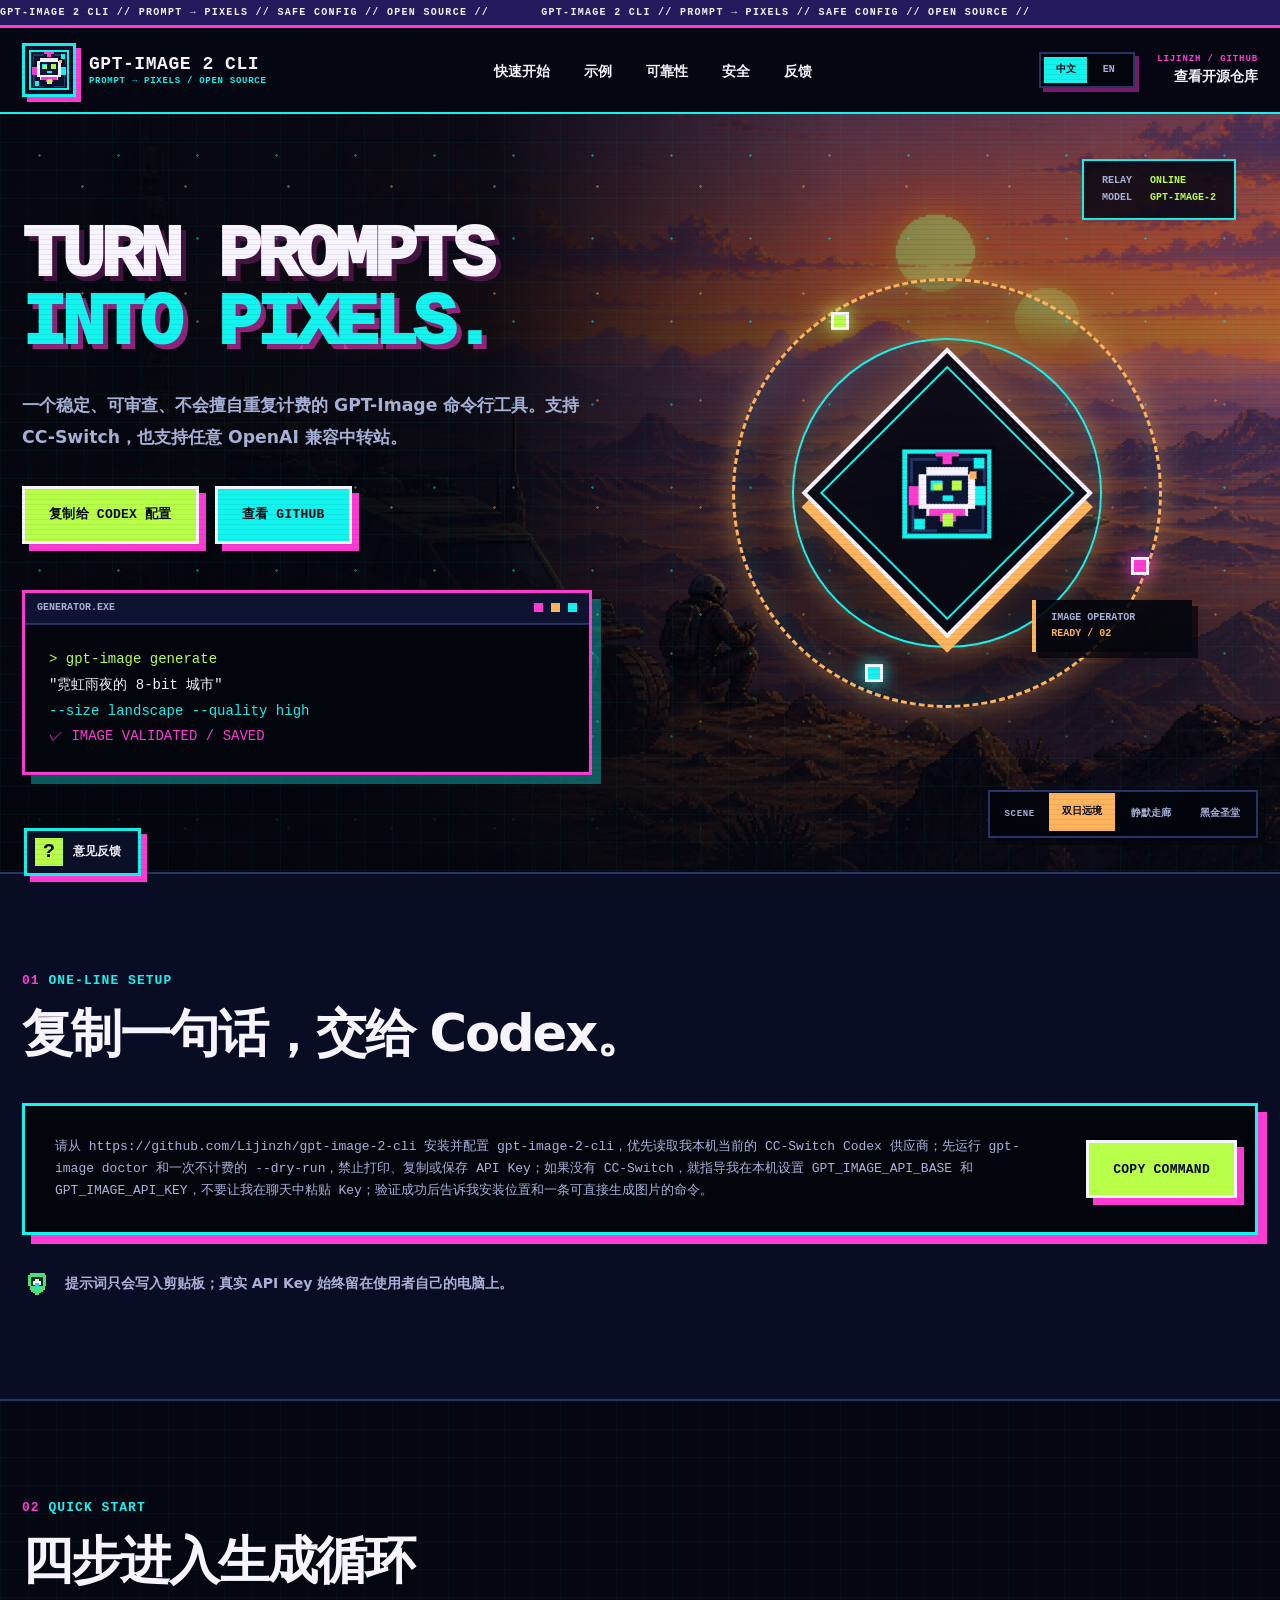
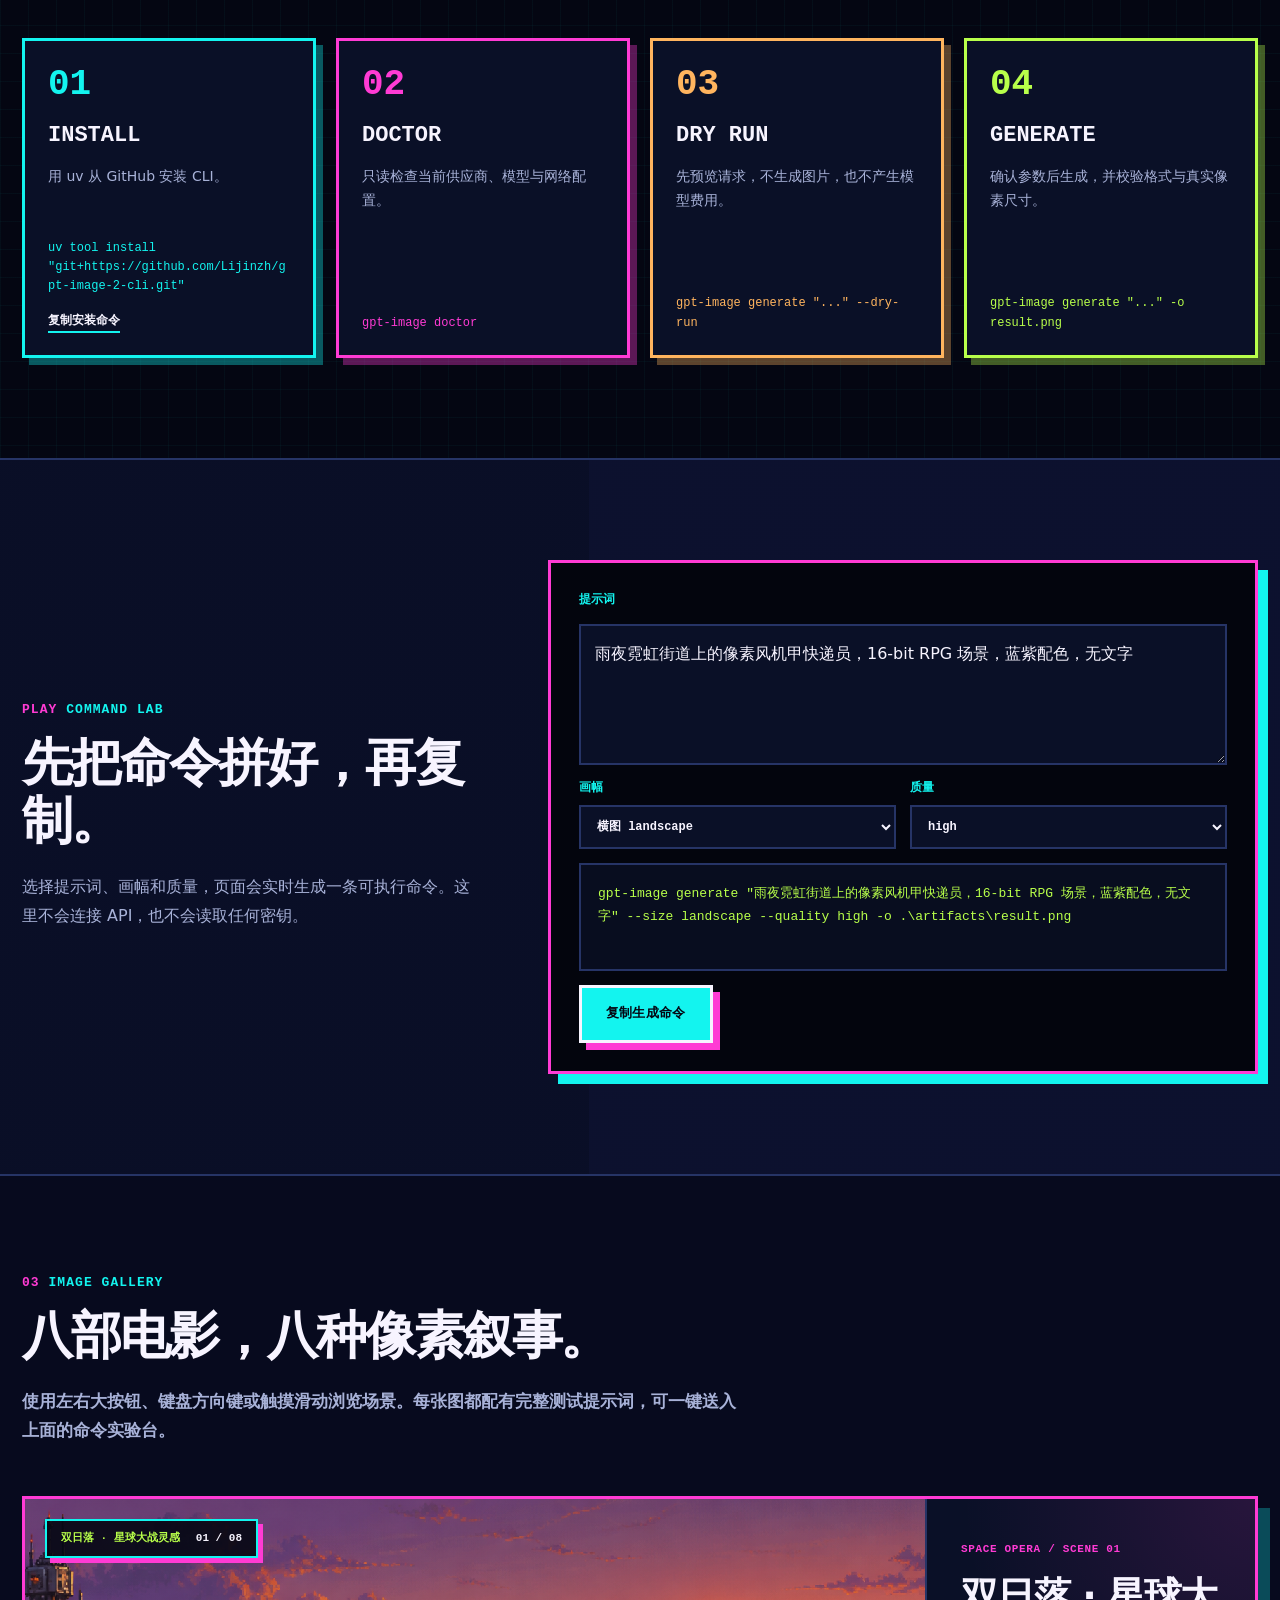
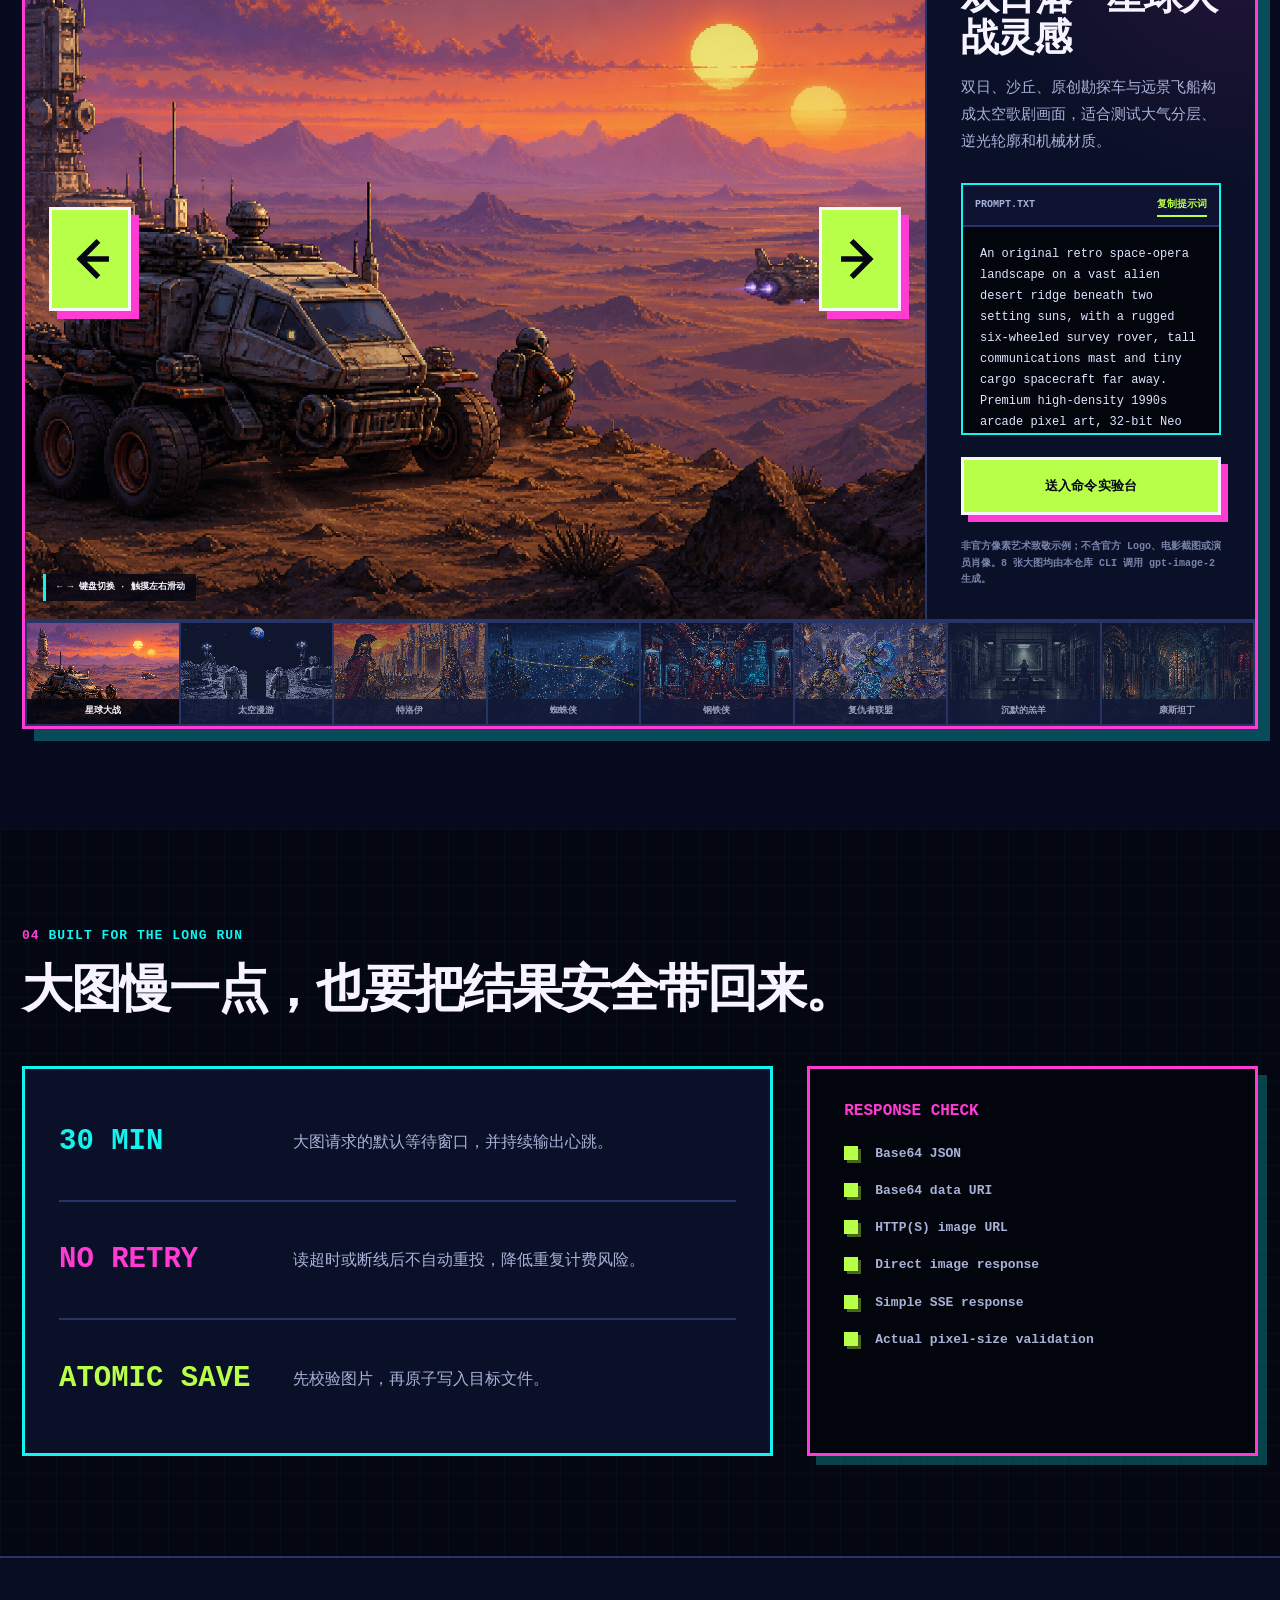
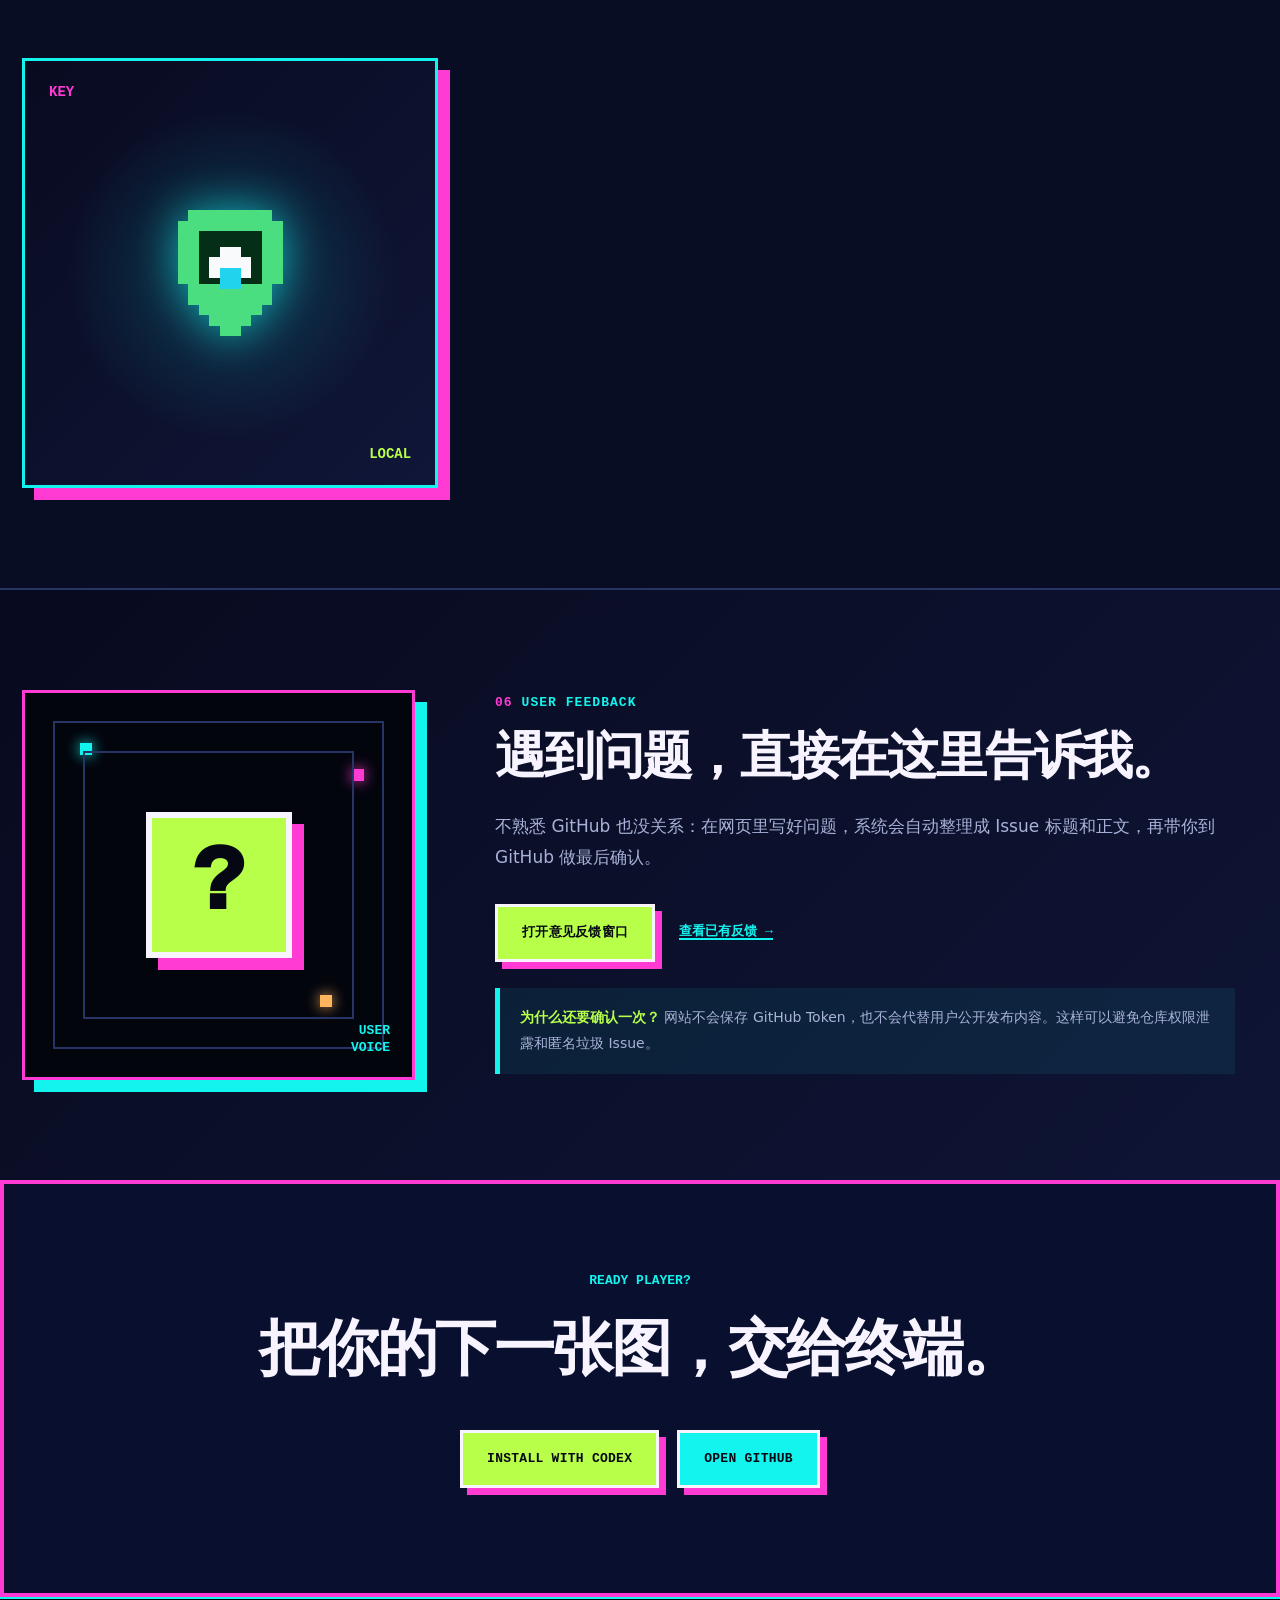
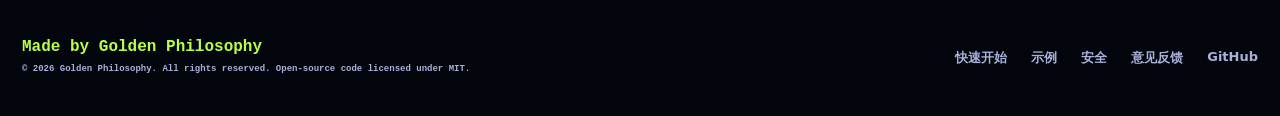
==== commit e6e5a4c3: "Add English website and visual themes" ====
--- a/docs/index.html
+++ b/docs/index.html
@@ -9,16 +9,19 @@
   <meta property="og:description" content="安装、配置、预演、生成。把 GPT-Image 工作流安全地带进终端。">
   <meta property="og:type" content="website">
   <meta property="og:url" content="https://lijinzh.github.io/gpt-image-2-cli/">
-  <meta property="og:image" content="https://lijinzh.github.io/gpt-image-2-cli/assets/examples/star-wars-pixel-art.png">
+  <meta property="og:image" content="https://lijinzh.github.io/gpt-image-2-cli/assets/examples/star-wars-twin-sunset.png">
   <title>GPT-Image 2 CLI · Turn prompts into pixels</title>
   <link rel="canonical" href="https://lijinzh.github.io/gpt-image-2-cli/">
+  <link rel="alternate" hreflang="zh-CN" href="https://lijinzh.github.io/gpt-image-2-cli/">
+  <link rel="alternate" hreflang="en" href="https://lijinzh.github.io/gpt-image-2-cli/en/">
+  <link rel="alternate" hreflang="x-default" href="https://lijinzh.github.io/gpt-image-2-cli/">
   <link rel="icon" href="assets/icons/pixel-space-operator.svg" type="image/svg+xml">
   <link rel="icon" href="assets/icons/pixel-space-operator.png" type="image/png">
   <link rel="apple-touch-icon" href="assets/icons/pixel-space-operator.png">
   <link rel="stylesheet" href="styles.css">
   <script src="script.js" defer></script>
 </head>
-<body>
+<body data-visual-theme="cosmic">
   <a class="skip-link" href="#main-content">跳到主要内容</a>
 
   <div class="signal-strip" aria-hidden="true">
@@ -42,6 +45,10 @@
       <a href="#safety">安全</a>
       <a href="#feedback">反馈</a>
     </nav>
+    <nav class="language-switch" aria-label="语言切换">
+      <a class="is-active" href="./?lang=zh" lang="zh-CN" hreflang="zh-CN" aria-current="page">中文</a>
+      <a href="en/?lang=en" lang="en" hreflang="en">EN</a>
+    </nav>
     <a class="header-github" href="https://github.com/Lijinzh/gpt-image-2-cli" target="_blank" rel="noopener noreferrer">
       <span>LIJINZH / GITHUB</span>
       <strong>查看开源仓库</strong>
@@ -68,14 +75,25 @@
       </div>
 
       <div class="hero__scene" aria-hidden="true" data-reveal>
-        <div class="pixel-moon"><span></span></div>
-        <div class="city city--back">
-          <i style="--x:2%;--w:12%;--h:38%"></i><i style="--x:17%;--w:10%;--h:28%"></i>
-          <i style="--x:30%;--w:14%;--h:48%"></i><i style="--x:48%;--w:11%;--h:34%"></i>
-          <i style="--x:62%;--w:15%;--h:58%"></i><i style="--x:81%;--w:16%;--h:30%"></i>
-        </div>
-        <div class="city-grid"></div>
+        <div class="operator-orbit">
+          <span class="operator-orbit__ring operator-orbit__ring--outer"></span>
+          <span class="operator-orbit__ring operator-orbit__ring--inner"></span>
+          <span class="operator-orbit__node operator-orbit__node--one"></span>
+          <span class="operator-orbit__node operator-orbit__node--two"></span>
+          <span class="operator-orbit__node operator-orbit__node--three"></span>
+          <div class="operator-orbit__core">
+            <img src="assets/icons/pixel-space-operator.png" alt="" width="256" height="256">
+          </div>
+          <div class="operator-orbit__caption"><span>IMAGE OPERATOR</span><strong>READY / 02</strong></div>
+        </div>
         <div class="scene-status"><span>RELAY</span><strong>ONLINE</strong><span>MODEL</span><strong>GPT-IMAGE-2</strong></div>
+      </div>
+
+      <div class="theme-switcher" role="group" aria-label="切换首页视觉主题" data-theme-switcher>
+        <span>SCENE</span>
+        <button class="is-active" type="button" data-theme="cosmic" aria-pressed="true">双日远境</button>
+        <button type="button" data-theme="silence" aria-pressed="false">静默走廊</button>
+        <button type="button" data-theme="occult" aria-pressed="false">黑金圣堂</button>
       </div>
     </section>
 
--- a/docs/styles.css
+++ b/docs/styles.css
@@ -12,11 +12,18 @@
   --max: 1320px;
   --mono: "Cascadia Code", "SFMono-Regular", Consolas, "Liberation Mono", monospace;
   --sans: "Microsoft YaHei UI", "Noto Sans CJK SC", system-ui, sans-serif;
+  --site-image: url("assets/examples/star-wars-twin-sunset.png");
+  --hero-image: url("assets/examples/star-wars-twin-sunset.png");
+  --hero-position: 62% center;
+  --scene-accent: #ffb45e;
+  --scene-accent-soft: rgba(255,180,94,.42);
 }
 
 * { box-sizing: border-box; }
 html { color-scheme: dark; scroll-behavior: smooth; }
-body { margin: 0; overflow-x: hidden; color: var(--ink); background: var(--bg); font-family: var(--sans); }
+body { margin: 0; overflow-x: hidden; color: var(--ink); background-color: var(--bg); background-image: linear-gradient(rgba(5,7,19,.92), rgba(5,7,19,.975)), var(--site-image); background-position: center; background-size: cover; background-attachment: fixed; font-family: var(--sans); transition: background-image .35s ease; }
+body[data-visual-theme="silence"] { --site-image: url("assets/examples/silence-prison-corridor.png"); --hero-image: url("assets/examples/silence-prison-corridor.png"); --hero-position: 62% center; --scene-accent: #b8ff4a; --scene-accent-soft: rgba(184,255,74,.38); }
+body[data-visual-theme="occult"] { --site-image: url("assets/examples/constantine-cathedral.png"); --hero-image: url("assets/examples/constantine-cathedral.png"); --hero-position: 58% center; --scene-accent: #ffb45e; --scene-accent-soft: rgba(255,180,94,.42); }
 body::before { position: fixed; inset: 0; z-index: 99; pointer-events: none; content: ""; background: repeating-linear-gradient(0deg, rgba(0,0,0,.13) 0 1px, transparent 1px 5px); mix-blend-mode: multiply; opacity: .48; }
 a { color: inherit; }
 button, select, textarea { font: inherit; }
@@ -32,7 +39,7 @@
 .signal-strip span { min-width: max-content; animation: signal 24s linear infinite; }
 @keyframes signal { to { transform: translateX(calc(-100% - 52px)); } }
 
-.site-header { position: sticky; top: 0; z-index: 50; display: grid; grid-template-columns: auto 1fr auto; align-items: center; min-height: 86px; padding: 0 max(22px, calc((100vw - var(--max)) / 2)); background: rgba(5,7,19,.93); border-bottom: 2px solid var(--cyan); backdrop-filter: blur(16px); }
+.site-header { position: sticky; top: 0; z-index: 50; display: grid; grid-template-columns: auto 1fr auto auto; gap: 22px; align-items: center; min-height: 86px; padding: 0 max(22px, calc((100vw - var(--max)) / 2)); background: rgba(5,7,19,.93); border-bottom: 2px solid var(--cyan); backdrop-filter: blur(16px); }
 .brand { display: flex; gap: 13px; align-items: center; text-decoration: none; }
 .brand__mark { display: grid; place-items: center; width: 54px; height: 54px; padding: 3px; background: #0a1027; border: 3px solid var(--cyan); box-shadow: 5px 5px 0 var(--pink); }
 .brand__mark img { display: block; width: 100%; height: 100%; image-rendering: pixelated; }
@@ -43,14 +50,18 @@
 .site-nav a { position: relative; padding: 32px 0 28px; font-size: 14px; font-weight: 800; text-decoration: none; }
 .site-nav a::after { position: absolute; right: 0; bottom: 19px; left: 0; height: 3px; content: ""; background: var(--pink); transform: scaleX(0); transform-origin: left; transition: transform .18s ease; }
 .site-nav a:hover::after, .site-nav a:focus-visible::after { transform: scaleX(1); }
+.language-switch { display: inline-flex; padding: 3px; background: #03050d; border: 2px solid var(--line); box-shadow: 4px 4px 0 rgba(255,59,212,.45); }
+.language-switch a { min-width: 43px; padding: 8px 9px; color: var(--muted); font: 900 10px/1 var(--mono); text-align: center; text-decoration: none; }
+.language-switch a:hover, .language-switch a:focus-visible { color: var(--ink); background: rgba(19,244,239,.12); }
+.language-switch a.is-active { color: var(--bg); background: var(--cyan); }
 .header-github { display: grid; gap: 4px; justify-items: end; text-decoration: none; }
 .header-github span { color: var(--pink); font: 800 9px/1 var(--mono); letter-spacing: .1em; }
 .header-github strong { font-size: 14px; }
 .menu-button { display: none; }
 
-.hero { position: relative; display: grid; grid-template-columns: minmax(0, .96fr) minmax(500px, 1.04fr); min-height: 760px; isolation: isolate; overflow: hidden; border-bottom: 2px solid var(--line); background: radial-gradient(circle at 78% 16%, rgba(255,59,212,.15), transparent 24%), linear-gradient(135deg, #050713 0 56%, #090c22 100%); }
+.hero { position: relative; display: grid; grid-template-columns: minmax(0, .96fr) minmax(500px, 1.04fr); min-height: 760px; isolation: isolate; overflow: hidden; border-bottom: 2px solid var(--line); background-color: var(--bg); background-image: linear-gradient(90deg, rgba(3,5,13,.98) 0%, rgba(3,5,13,.93) 38%, rgba(3,5,13,.42) 66%, rgba(3,5,13,.26) 100%), linear-gradient(180deg, rgba(5,7,19,.08) 52%, rgba(5,7,19,.84) 100%), var(--hero-image); background-position: center, center, var(--hero-position); background-size: cover; transition: background-image .35s ease, background-position .35s ease; }
 .hero::before, .quick-start::before, .reliability::before { position: absolute; inset: 0; z-index: -2; content: ""; background-image: linear-gradient(rgba(19,244,239,.035) 1px, transparent 1px), linear-gradient(90deg, rgba(19,244,239,.035) 1px, transparent 1px); background-size: 28px 28px; }
-.hero__stars { position: absolute; inset: 0; z-index: -1; opacity: .72; background-image: radial-gradient(circle, var(--cyan) 0 1px, transparent 1.5px), radial-gradient(circle, #8090c6 0 1px, transparent 1.5px); background-position: 0 0, 31px 19px; background-size: 79px 83px, 103px 107px; mask-image: linear-gradient(to bottom, #000 0 70%, transparent); }
+.hero__stars { position: absolute; inset: 0; z-index: -1; opacity: .42; background-image: radial-gradient(circle, var(--cyan) 0 1px, transparent 1.5px), radial-gradient(circle, var(--scene-accent) 0 1px, transparent 1.5px); background-position: 0 0, 31px 19px; background-size: 79px 83px, 103px 107px; mask-image: linear-gradient(to bottom, #000 0 70%, transparent); }
 .hero__copy { align-self: center; width: min(650px, calc(100% - 44px)); margin-left: max(22px, calc((100vw - var(--max)) / 2)); padding: 88px 0 76px; }
 .hero h1 { margin: 0; font: 950 clamp(58px, 5.7vw, 91px)/.94 var(--mono); letter-spacing: -.065em; text-shadow: 5px 5px 0 rgba(255,59,212,.24); }
 .hero h1 em { color: var(--cyan); font-style: normal; text-shadow: 5px 5px 0 rgba(255,59,212,.55); }
@@ -69,18 +80,30 @@
 .terminal-window pre { margin: 0; padding: 22px 24px; overflow: auto; color: var(--ink); font-size: 14px; line-height: 1.85; white-space: pre-wrap; }
 .terminal-green { color: var(--lime); }.terminal-cyan { color: var(--cyan); }.terminal-pink { color: var(--pink); }
 
-.hero__scene { position: relative; align-self: stretch; min-width: 0; overflow: hidden; }
-.pixel-moon { position: absolute; top: 80px; right: 15%; width: 245px; aspect-ratio: 1; border: 8px solid var(--pink); border-radius: 50%; filter: drop-shadow(0 0 18px rgba(255,59,212,.5)); }
-.pixel-moon::after { position: absolute; top: 54%; right: -10px; left: -10px; height: 29px; content: ""; background: var(--bg); }
-.pixel-moon span { position: absolute; inset: 48px; border-radius: 50%; background: #ff477f; box-shadow: 0 0 36px rgba(255,71,127,.6); }
-.city { position: absolute; right: 0; bottom: 132px; left: 0; height: 420px; }
-.city i { position: absolute; bottom: 0; left: var(--x); width: var(--w); height: var(--h); background-color: #070b20; border: 2px solid var(--line); background-image: repeating-linear-gradient(90deg, transparent 0 17px, rgba(19,244,239,.85) 18px 25px, transparent 26px 36px), repeating-linear-gradient(0deg, transparent 0 25px, rgba(255,59,212,.8) 26px 36px, transparent 37px 48px); box-shadow: inset 0 0 0 5px #070b20; }
-.city-grid { position: absolute; right: -12%; bottom: -40px; left: -12%; height: 250px; background-image: linear-gradient(rgba(19,244,239,.28) 2px, transparent 2px), linear-gradient(90deg, rgba(19,244,239,.22) 2px, transparent 2px); background-size: 100% 34px, 70px 100%; transform: perspective(230px) rotateX(58deg); transform-origin: bottom; }
-.scene-status { position: absolute; right: 44px; bottom: 45px; display: grid; grid-template-columns: auto auto; gap: 7px 18px; padding: 15px 18px; background: rgba(5,7,19,.84); border: 2px solid var(--cyan); font: 800 10px/1 var(--mono); }
+.hero__scene { position: relative; display: grid; place-items: center; align-self: stretch; min-width: 0; overflow: hidden; }
+.operator-orbit { position: relative; display: grid; place-items: center; width: min(430px, 66%); aspect-ratio: 1; filter: drop-shadow(0 28px 55px rgba(2,3,10,.82)); }
+.operator-orbit__ring { position: absolute; border: 3px solid var(--scene-accent); border-radius: 50%; box-shadow: 0 0 28px var(--scene-accent-soft), inset 0 0 28px rgba(19,244,239,.12); }
+.operator-orbit__ring--outer { inset: 0; border-style: dashed; animation: orbit-spin 24s linear infinite; }
+.operator-orbit__ring--inner { inset: 14%; border-color: var(--cyan); border-width: 2px; animation: orbit-spin-reverse 16s linear infinite; }
+.operator-orbit__core { position: relative; z-index: 2; display: grid; place-items: center; width: 48%; aspect-ratio: 1; padding: 12%; background: rgba(5,7,19,.86); border: 4px solid var(--ink); box-shadow: 10px 10px 0 var(--scene-accent), 0 0 45px var(--scene-accent-soft); transform: rotate(45deg); backdrop-filter: blur(12px); }
+.operator-orbit__core::before { position: absolute; inset: 9px; content: ""; border: 2px solid var(--cyan); }
+.operator-orbit__core img { width: 100%; height: 100%; image-rendering: pixelated; transform: rotate(-45deg); }
+.operator-orbit__node { position: absolute; z-index: 3; width: 18px; aspect-ratio: 1; background: var(--lime); border: 3px solid var(--ink); box-shadow: 0 0 18px var(--lime); }
+.operator-orbit__node--one { top: 8%; left: 23%; }.operator-orbit__node--two { right: 3%; bottom: 31%; background: var(--pink); box-shadow: 0 0 18px var(--pink); }.operator-orbit__node--three { bottom: 6%; left: 31%; background: var(--cyan); box-shadow: 0 0 18px var(--cyan); }
+.operator-orbit__caption { position: absolute; right: -7%; bottom: 13%; z-index: 4; display: grid; gap: 6px; min-width: 160px; padding: 13px 15px; background: rgba(3,5,13,.9); border-left: 4px solid var(--scene-accent); box-shadow: 6px 6px 0 rgba(3,5,13,.72); font: 900 10px/1 var(--mono); }
+.operator-orbit__caption span { color: var(--muted); }.operator-orbit__caption strong { color: var(--scene-accent); }
+@keyframes orbit-spin { to { transform: rotate(360deg); } }
+@keyframes orbit-spin-reverse { to { transform: rotate(-360deg); } }
+.scene-status { position: absolute; top: 45px; right: 44px; display: grid; grid-template-columns: auto auto; gap: 7px 18px; padding: 15px 18px; background: rgba(5,7,19,.84); border: 2px solid var(--cyan); font: 800 10px/1 var(--mono); }
 .scene-status span { color: var(--muted); }.scene-status strong { color: var(--lime); }
+.theme-switcher { position: absolute; right: max(22px, calc((100vw - var(--max)) / 2)); bottom: 34px; z-index: 8; display: flex; gap: 3px; align-items: stretch; padding: 3px; background: rgba(3,5,13,.9); border: 2px solid var(--line); box-shadow: 7px 7px 0 rgba(3,5,13,.68); backdrop-filter: blur(12px); }
+.theme-switcher > span { display: grid; place-items: center; padding: 0 11px; color: var(--muted); font: 900 9px/1 var(--mono); letter-spacing: .08em; }
+.theme-switcher button { min-height: 38px; padding: 0 13px; color: var(--muted); background: transparent; border: 0; cursor: pointer; font: 900 10px/1 var(--mono); transition: color .15s ease, background .15s ease, transform .15s ease; }
+.theme-switcher button:hover, .theme-switcher button:focus-visible { color: var(--ink); background: rgba(19,244,239,.12); }
+.theme-switcher button.is-active { color: var(--bg); background: var(--scene-accent); transform: translateY(-2px); }
 
 .codex-setup, .quick-start, .command-lab, .examples, .reliability, .safety { position: relative; padding: 100px max(22px, calc((100vw - var(--max)) / 2)); }
-.codex-setup { background: #090e25; border-bottom: 2px solid var(--line); }
+.codex-setup { background: rgba(9,14,37,.95); border-bottom: 2px solid var(--line); backdrop-filter: blur(12px); }
 .section-heading > p { margin: 0 0 18px; color: var(--cyan); font: 900 13px/1 var(--mono); letter-spacing: .08em; }
 .section-heading > p span { color: var(--pink); }
 .section-heading h2 { max-width: 980px; margin: 0; font-size: clamp(38px, 4vw, 62px); line-height: 1.13; letter-spacing: -.04em; }
@@ -90,7 +113,7 @@
 .privacy-note { display: flex; gap: 13px; align-items: center; margin: 34px 0 0; color: var(--muted); font-size: 14px; font-weight: 700; }
 .privacy-note img { image-rendering: pixelated; }
 
-.quick-start { overflow: hidden; background: var(--bg); }
+.quick-start { overflow: hidden; background: rgba(5,7,19,.96); backdrop-filter: blur(12px); }
 .step-rail { display: grid; grid-template-columns: repeat(4, 1fr); gap: 20px; margin: 48px 0 0; padding: 0; list-style: none; }
 .step { display: flex; flex-direction: column; min-height: 285px; padding: 26px 23px 22px; background: var(--panel); border: 3px solid var(--accent); box-shadow: 7px 7px 0 color-mix(in srgb, var(--accent) 35%, transparent); }
 .step--cyan { --accent: var(--cyan); }.step--pink { --accent: var(--pink); }.step--orange { --accent: var(--orange); }.step--lime { --accent: var(--lime); }
@@ -100,7 +123,7 @@
 .step code { display: block; margin-top: auto; overflow-wrap: anywhere; color: var(--accent); font-size: 12px; line-height: 1.6; }
 .step button { align-self: flex-start; margin-top: 15px; padding: 0; color: var(--ink); background: none; border: 0; border-bottom: 2px solid var(--accent, var(--cyan)); cursor: pointer; font: 800 12px/1.6 var(--mono); }
 
-.command-lab { display: grid; grid-template-columns: minmax(0,.78fr) minmax(520px,1.22fr); gap: 72px; align-items: center; background: linear-gradient(90deg, #0a0f28 0 46%, #0d1230 46%); border-block: 2px solid var(--line); }
+.command-lab { display: grid; grid-template-columns: minmax(0,.78fr) minmax(520px,1.22fr); gap: 72px; align-items: center; background: linear-gradient(90deg, rgba(10,15,40,.97) 0 46%, rgba(13,18,48,.94) 46%); border-block: 2px solid var(--line); backdrop-filter: blur(12px); }
 .command-lab__copy > p { max-width: 570px; margin: 24px 0 0; color: var(--muted); line-height: 1.8; }
 .command-builder { display: grid; gap: 14px; padding: 28px; background: #03050d; border: 3px solid var(--pink); box-shadow: 10px 10px 0 var(--cyan); }
 .command-builder label { color: var(--cyan); font: 800 12px/1.6 var(--mono); }
@@ -112,7 +135,7 @@
 .generated-command { min-height: 108px; padding: 17px; overflow: auto; color: var(--lime); background: #080d1f; border: 2px solid var(--line); font-size: 13px; line-height: 1.7; overflow-wrap: anywhere; }
 .command-builder .pixel-button { justify-self: start; }
 
-.examples { background: #080b20; }
+.examples { background: rgba(8,11,32,.96); backdrop-filter: blur(12px); }
 .cinema-gallery { display: grid; grid-template-columns: minmax(0,1.48fr) minmax(330px,.52fr); margin-top: 50px; overflow: hidden; background: #03050d; border: 3px solid var(--pink); box-shadow: 12px 12px 0 rgba(19,244,239,.28); }
 .cinema-gallery__stage { position: relative; min-width: 0; min-height: 670px; overflow: hidden; background: #02030a; outline: none; cursor: grab; touch-action: pan-y; }
 .cinema-gallery__stage:active { cursor: grabbing; }
@@ -145,7 +168,7 @@
 .cinema-gallery__thumbs img { display: block; width: 100%; aspect-ratio: 3 / 2; object-fit: cover; image-rendering: pixelated; }
 .cinema-gallery__thumbs span { position: absolute; right: 0; bottom: 0; left: 0; padding: 8px 5px; overflow: hidden; background: rgba(5,7,19,.88); font: 900 9px/1 var(--mono); text-overflow: ellipsis; white-space: nowrap; }
 
-.reliability { overflow: hidden; background: var(--bg); }
+.reliability { overflow: hidden; background: rgba(5,7,19,.96); backdrop-filter: blur(12px); }
 .reliability__grid { display: grid; grid-template-columns: 1.25fr .75fr; gap: 34px; margin-top: 48px; }
 .metrics { margin: 0; padding: 15px 34px; background: var(--panel); border: 3px solid var(--cyan); }
 .metrics div { display: grid; grid-template-columns: 210px 1fr; gap: 24px; align-items: center; min-height: 118px; border-bottom: 2px solid var(--line); }
@@ -159,7 +182,7 @@
 .response-check li { position: relative; padding-left: 31px; color: var(--muted); font: 800 13px/1.4 var(--mono); }
 .response-check li::before { position: absolute; top: 1px; left: 0; width: 14px; height: 14px; content: ""; background: var(--lime); box-shadow: 3px 3px 0 #47651b; }
 
-.safety { display: grid; grid-template-columns: .72fr 1.28fr; gap: 80px; align-items: center; background: #090e25; border-top: 2px solid var(--line); }
+.safety { display: grid; grid-template-columns: .72fr 1.28fr; gap: 80px; align-items: center; background: rgba(9,14,37,.95); border-top: 2px solid var(--line); backdrop-filter: blur(12px); }
 .safety__art { position: relative; display: grid; place-items: center; min-height: 430px; background: radial-gradient(circle, rgba(19,244,239,.2), transparent 56%), linear-gradient(135deg, #080b20, #101638); border: 3px solid var(--cyan); box-shadow: 12px 12px 0 var(--pink); }
 .safety__art img { width: 168px; image-rendering: pixelated; filter: drop-shadow(0 0 22px rgba(19,244,239,.65)); }
 .safety__art span, .safety__art strong { position: absolute; font: 900 14px/1 var(--mono); }.safety__art span { top: 24px; left: 24px; color: var(--pink); }.safety__art strong { right: 24px; bottom: 24px; color: var(--lime); }
@@ -168,7 +191,7 @@
 .safety__copy strong { color: var(--lime); }
 .safety__copy > a { color: var(--cyan); font: 800 13px/1 var(--mono); text-decoration: none; border-bottom: 2px solid var(--cyan); }
 
-.feedback { display: grid; grid-template-columns: .68fr 1.32fr; gap: 80px; align-items: center; padding: 100px max(22px, calc((100vw - var(--max)) / 2)); background: linear-gradient(135deg, #080b20, #101638); border-top: 2px solid var(--line); }
+.feedback { display: grid; grid-template-columns: .68fr 1.32fr; gap: 80px; align-items: center; padding: 100px max(22px, calc((100vw - var(--max)) / 2)); background: linear-gradient(135deg, rgba(8,11,32,.96), rgba(16,22,56,.93)); border-top: 2px solid var(--line); backdrop-filter: blur(12px); }
 .feedback__signal { position: relative; display: grid; place-items: center; min-height: 390px; overflow: hidden; background: #03050d; border: 3px solid var(--pink); box-shadow: 12px 12px 0 var(--cyan); }
 .feedback__signal::before, .feedback__signal::after { position: absolute; content: ""; border: 2px solid var(--line); }
 .feedback__signal::before { inset: 28px; }.feedback__signal::after { inset: 58px; }
@@ -182,7 +205,7 @@
 .feedback__boundary { padding: 17px 20px; background: rgba(19,244,239,.07); border-left: 5px solid var(--cyan); font-size: 14px !important; }
 .feedback__boundary strong { color: var(--lime); }
 
-.final-cta { padding: 90px 22px 105px; text-align: center; background: #0a1030; border: 4px solid var(--pink); }
+.final-cta { padding: 90px 22px 105px; text-align: center; background: rgba(10,16,48,.95); border: 4px solid var(--pink); backdrop-filter: blur(12px); }
 .final-cta > p { margin: 0 0 20px; color: var(--cyan); font: 900 13px/1 var(--mono); }
 .final-cta h2 { margin: 0; font-size: clamp(38px, 4.8vw, 70px); letter-spacing: -.04em; }
 .final-cta > div { display: flex; flex-wrap: wrap; gap: 18px; justify-content: center; margin-top: 40px; }
@@ -214,14 +237,16 @@
 [data-reveal].is-visible { opacity: 1; transform: none; }
 
 @media (max-width: 1080px) {
-  .site-header { grid-template-columns: auto auto 1fr; }
+  .site-header { grid-template-columns: auto 1fr auto auto; }
   .site-nav { grid-column: 1 / -1; order: 4; padding: 0 0 16px; }
   .header-github { justify-self: end; }
   .hero { grid-template-columns: 1fr; }
   .hero__copy { width: min(760px, calc(100% - 44px)); }
-  .hero__scene { min-height: 620px; }
+  .hero__scene { min-height: 620px; background: linear-gradient(180deg, transparent, rgba(5,7,19,.35)); }
+  .operator-orbit { width: min(420px, 70vw); }
+  .theme-switcher { right: 22px; bottom: 24px; }
   .step-rail { grid-template-columns: 1fr 1fr; }
-  .command-lab { grid-template-columns: 1fr; background: #0a0f28; }
+  .command-lab { grid-template-columns: 1fr; background: rgba(10,15,40,.96); }
   .cinema-gallery { grid-template-columns: 1fr; }
   .cinema-gallery__details { border-top: 2px solid var(--line); border-left: 0; }
   .cinema-gallery__legal { margin-top: 24px; }
@@ -231,10 +256,12 @@
 
 @media (max-width: 720px) {
   .signal-strip { height: 24px; line-height: 21px; }
-  .site-header { grid-template-columns: 1fr auto; min-height: 76px; padding: 0 18px; }
+  .site-header { grid-template-columns: 1fr auto auto; gap: 10px; min-height: 76px; padding: 0 18px; }
   .brand__mark { width: 46px; height: 46px; }
   .brand__copy strong { font-size: 14px; }.brand__copy small { font-size: 7px; }
   .menu-button { display: block; padding: 11px 13px; color: var(--bg); background: var(--cyan); border: 2px solid var(--ink); border-radius: 0; box-shadow: 4px 4px 0 var(--pink); font: 900 11px/1 var(--mono); }
+  .language-switch { box-shadow: 3px 3px 0 rgba(255,59,212,.45); }
+  .language-switch a { min-width: 37px; padding: 7px 6px; font-size: 9px; }
   .site-nav { position: absolute; top: 100%; right: 18px; display: none; width: min(270px, calc(100vw - 36px)); padding: 12px; background: #050713; border: 3px solid var(--cyan); box-shadow: 8px 8px 0 var(--pink); }
   .site-nav.is-open { display: grid; }
   .site-nav a { padding: 14px 10px; border-bottom: 1px solid var(--line); }
@@ -246,9 +273,14 @@
   .hero__copy > p { font-size: 16px; }
   .hero__actions { display: grid; }.pixel-button { width: 100%; }
   .terminal-window { margin-top: 38px; }.terminal-window pre { padding: 18px 16px; font-size: 12px; }
-  .hero__scene { min-height: 480px; }
-  .pixel-moon { top: 35px; right: 12%; width: 170px; }
-  .pixel-moon span { inset: 34px; }.city { bottom: 90px; height: 330px; }.city-grid { height: 170px; }.scene-status { right: 20px; bottom: 20px; }
+  .hero { background-image: linear-gradient(180deg, rgba(3,5,13,.96) 0%, rgba(3,5,13,.78) 48%, rgba(3,5,13,.28) 72%, rgba(3,5,13,.88) 100%), var(--hero-image); background-position: center, var(--hero-position); }
+  .hero__scene { min-height: 430px; }
+  .operator-orbit { width: min(330px, 78vw); margin-bottom: 78px; }
+  .operator-orbit__caption { right: -2%; bottom: 6%; }
+  .scene-status { top: auto; right: 20px; bottom: 88px; }
+  .theme-switcher { right: 12px; bottom: 16px; left: 12px; overflow-x: auto; }
+  .theme-switcher > span { display: none; }
+  .theme-switcher button { flex: 1 0 auto; min-height: 42px; }
   .codex-setup, .quick-start, .command-lab, .examples, .reliability, .safety { padding: 74px 20px; }
   .section-heading h2 { font-size: clamp(35px, 10vw, 48px); }
   .copy-deck { grid-template-columns: 1fr; padding: 14px; }.copy-deck .pixel-button { width: 100%; }
@@ -282,3 +314,7 @@
   *, *::before, *::after { animation-duration: .01ms !important; animation-iteration-count: 1 !important; transition-duration: .01ms !important; }
   [data-reveal] { opacity: 1; transform: none; }
 }
+
+@media (max-width: 720px) {
+  body { background-attachment: scroll; }
+}
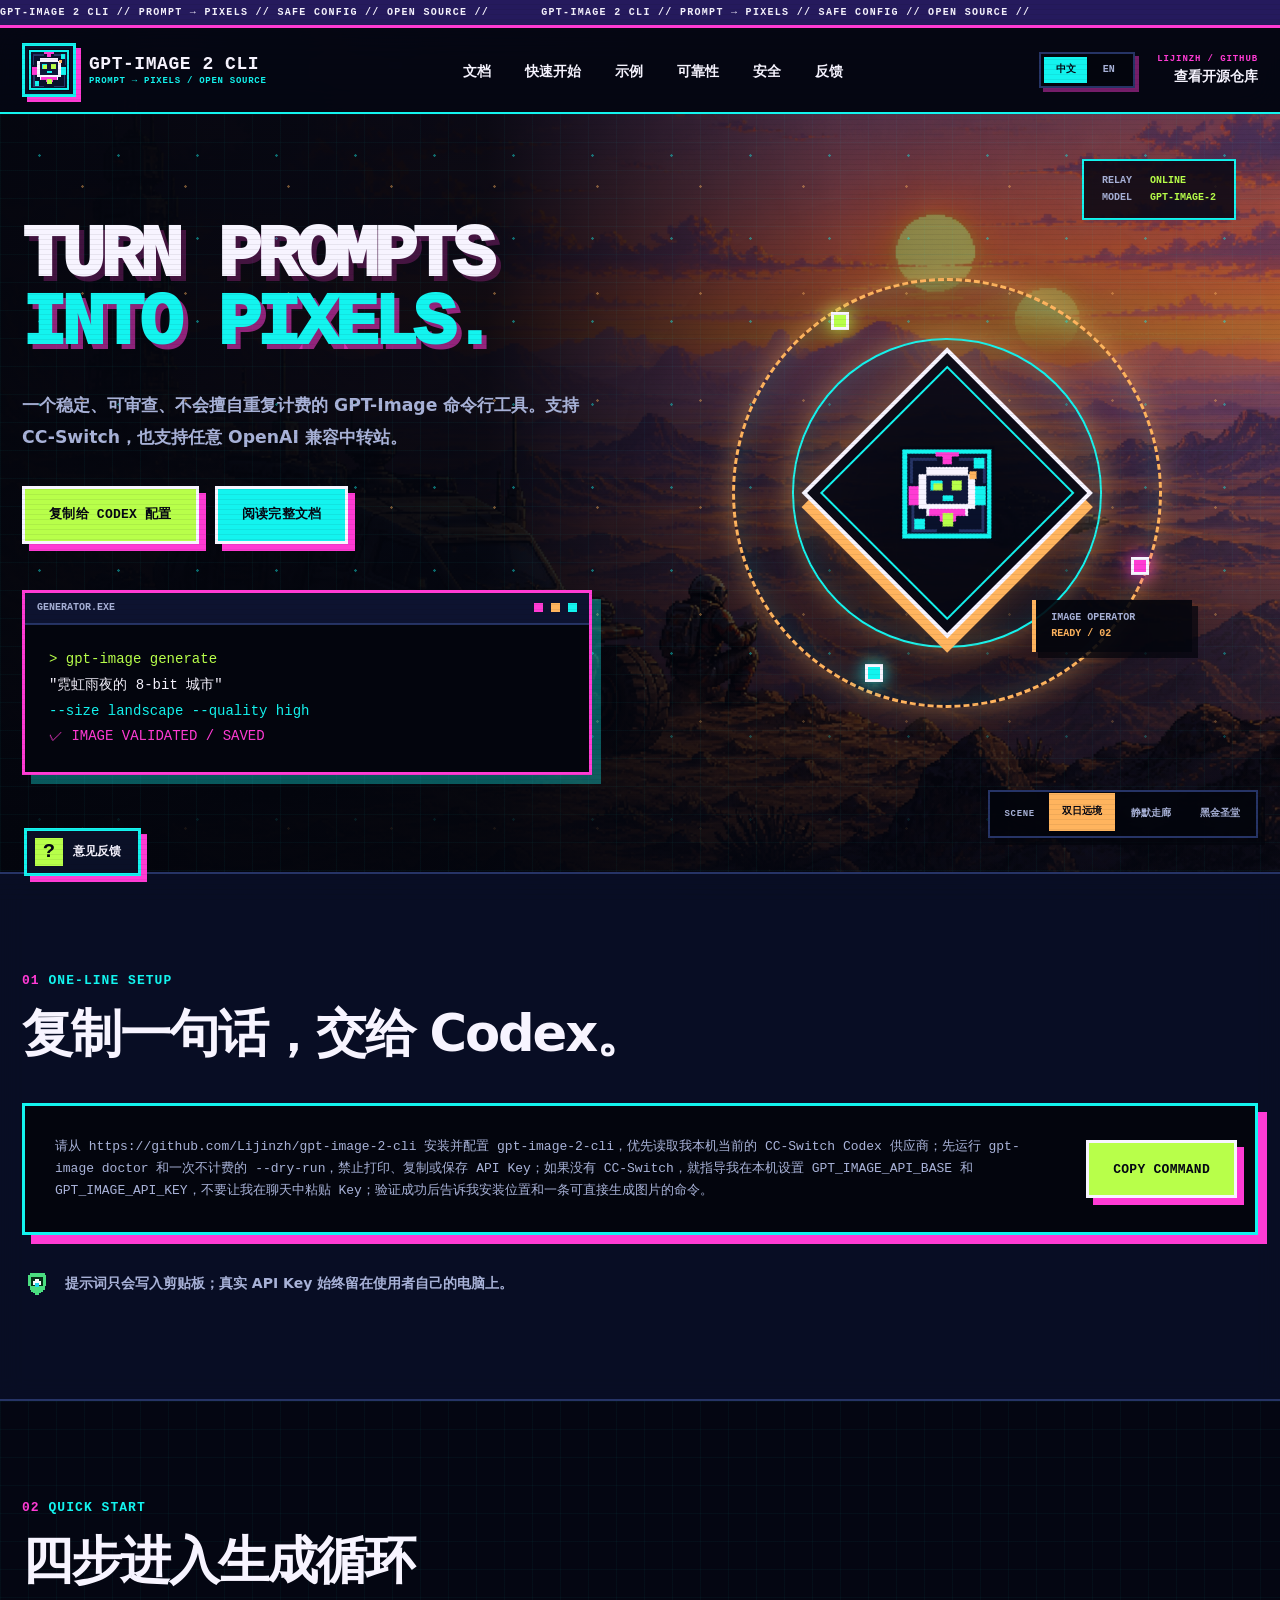
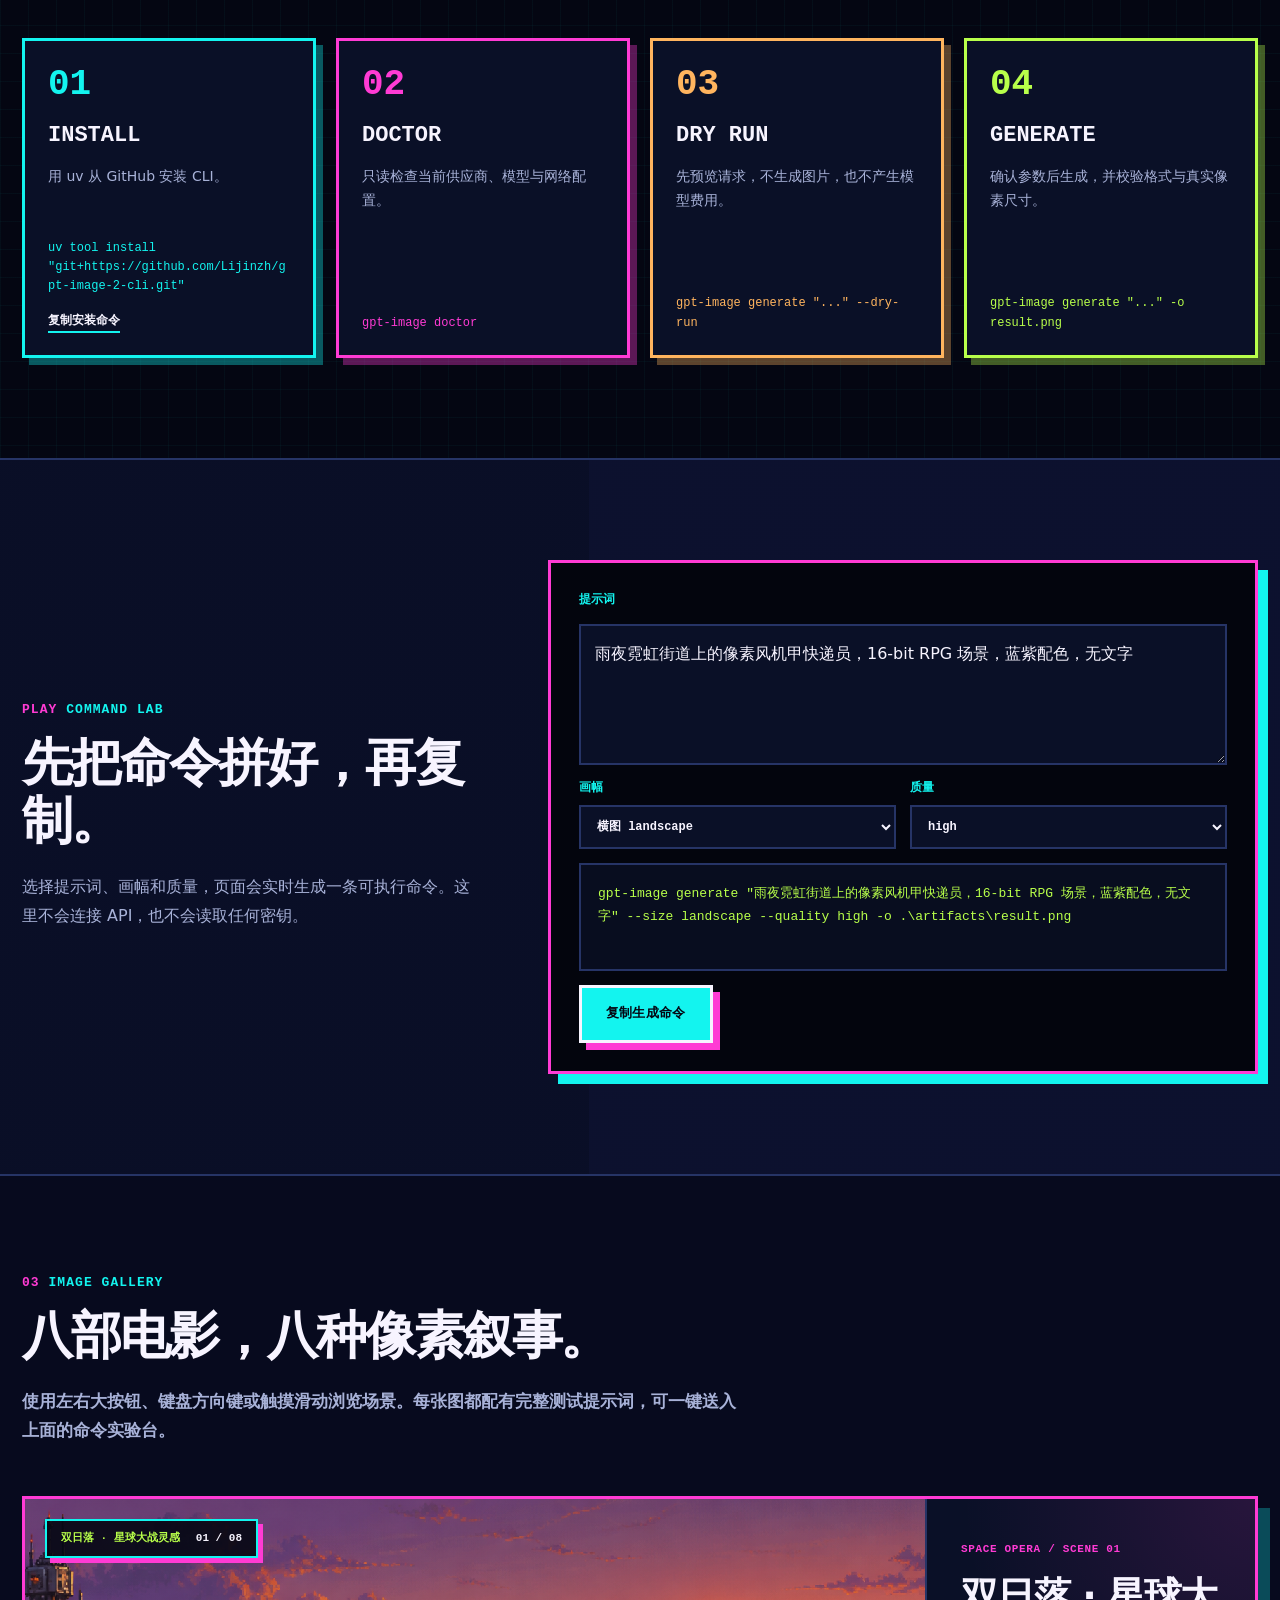
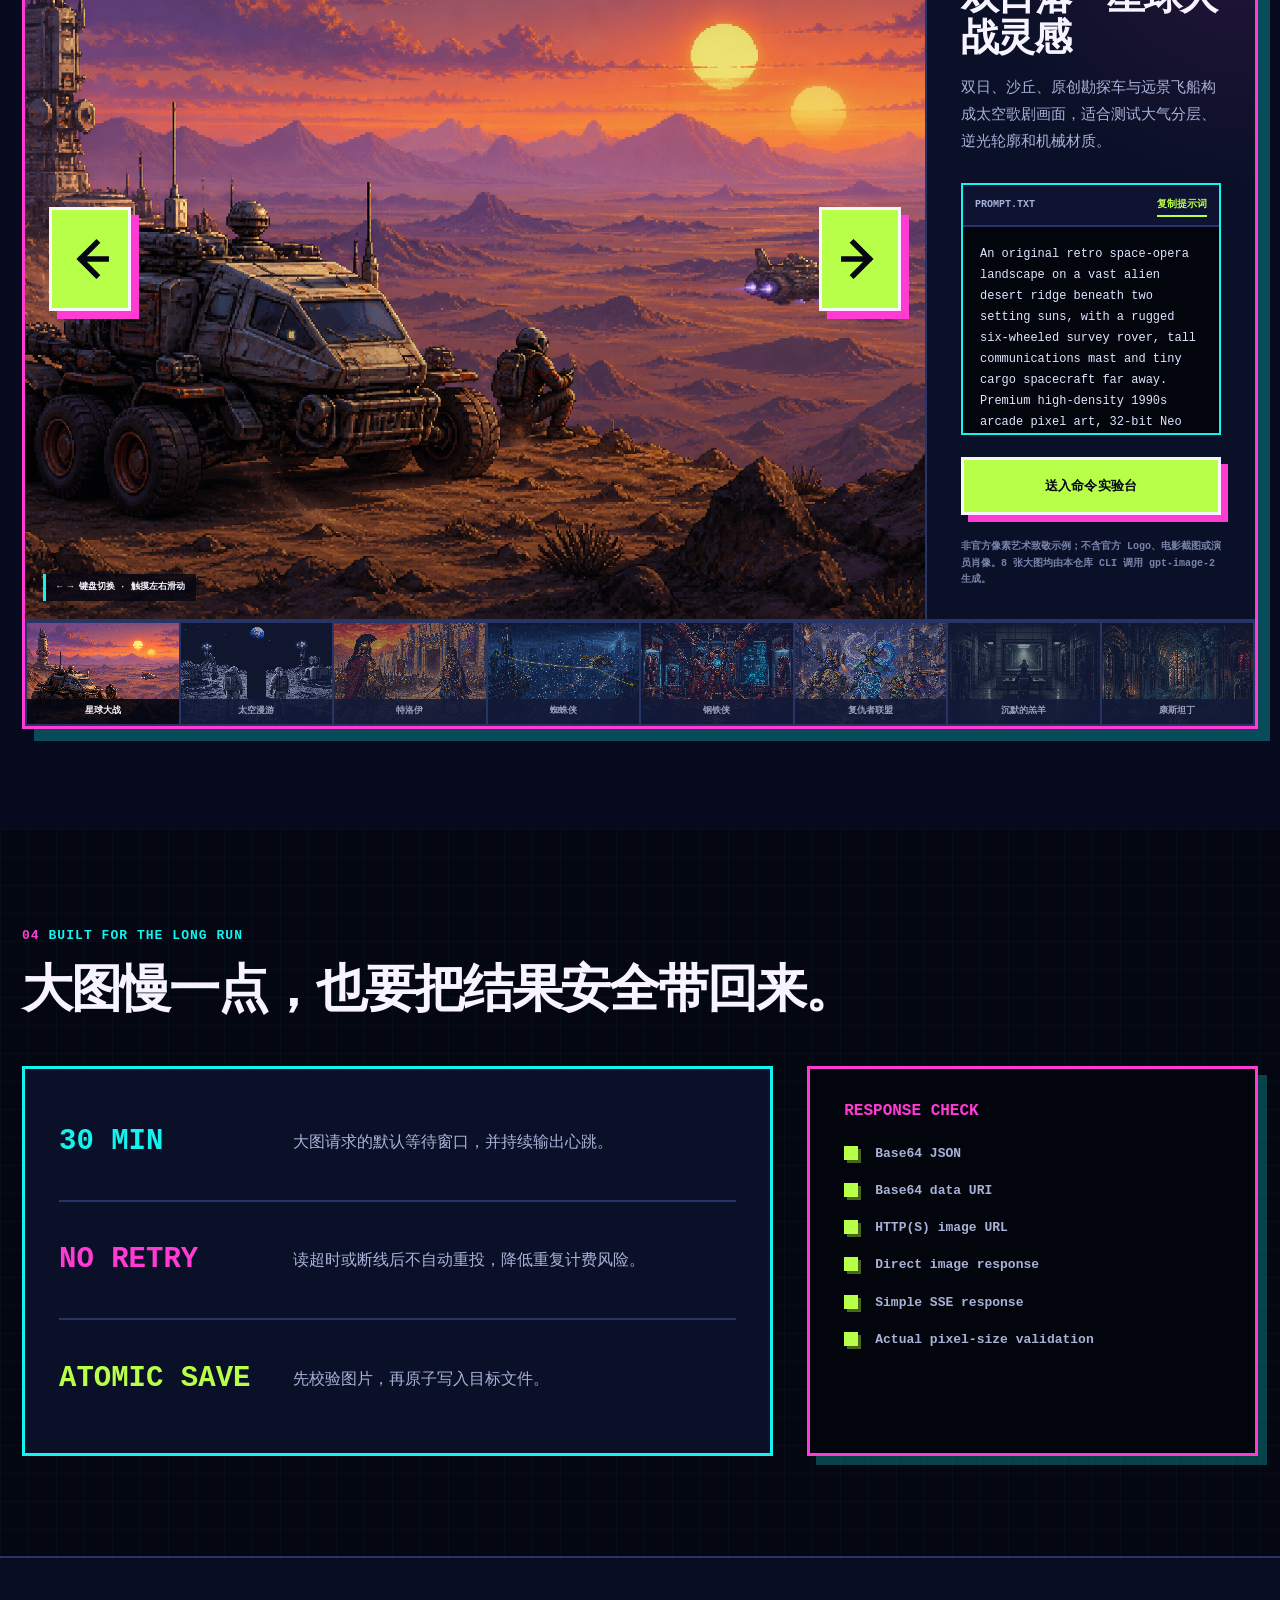
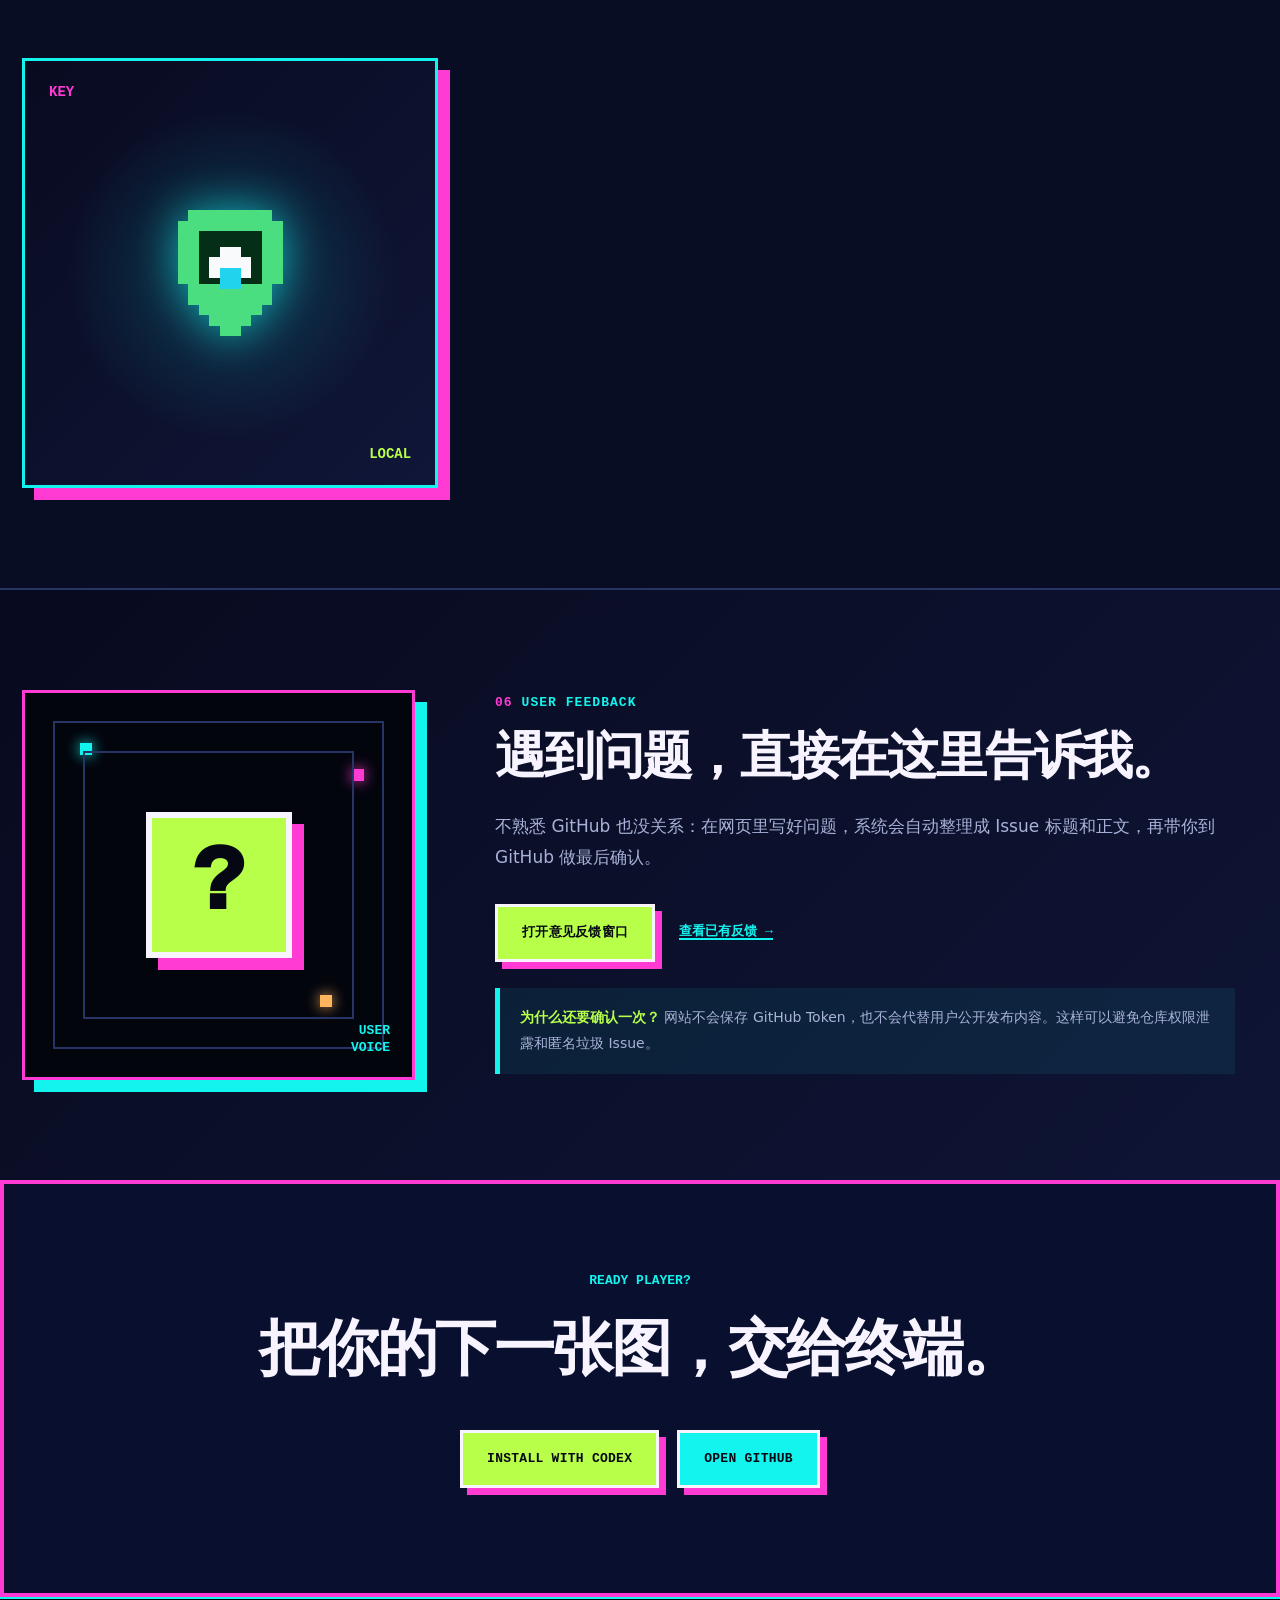
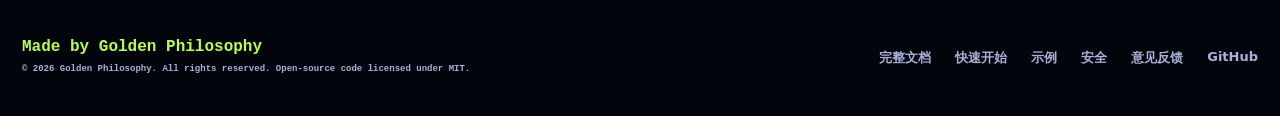
==== commit e7a86213: "Add complete documentation portal" ====
--- a/docs/index.html
+++ b/docs/index.html
@@ -39,6 +39,7 @@
     </a>
     <button class="menu-button" type="button" aria-expanded="false" aria-controls="site-nav" data-menu-button>MENU</button>
     <nav class="site-nav" id="site-nav" aria-label="主要导航" data-site-nav>
+      <a href="getting-started/">文档</a>
       <a href="#quick-start">快速开始</a>
       <a href="#examples">示例</a>
       <a href="#reliability">可靠性</a>
@@ -63,7 +64,7 @@
         <p>一个稳定、可审查、不会擅自重复计费的 GPT-Image 命令行工具。支持 CC-Switch，也支持任意 OpenAI 兼容中转站。</p>
         <div class="hero__actions">
           <button class="pixel-button pixel-button--lime" type="button" data-copy-target="codex-command">复制给 Codex 配置</button>
-          <a class="pixel-button pixel-button--cyan" href="https://github.com/Lijinzh/gpt-image-2-cli" target="_blank" rel="noopener noreferrer">查看 GitHub</a>
+          <a class="pixel-button pixel-button--cyan" href="getting-started/">阅读完整文档</a>
         </div>
         <div class="terminal-window" aria-label="命令行生成演示">
           <div class="terminal-window__bar"><span>GENERATOR.EXE</span><i></i><i></i><i></i></div>
@@ -309,7 +310,7 @@
 
   <footer class="site-footer">
     <div><strong>Made by Golden Philosophy</strong><span>© 2026 Golden Philosophy. All rights reserved. Open-source code licensed under MIT.</span></div>
-    <nav aria-label="页脚导航"><a href="#quick-start">快速开始</a><a href="#examples">示例</a><a href="#safety">安全</a><button type="button" data-feedback-open>意见反馈</button><a href="https://github.com/Lijinzh/gpt-image-2-cli" target="_blank" rel="noopener noreferrer">GitHub</a></nav>
+    <nav aria-label="页脚导航"><a href="getting-started/">完整文档</a><a href="#quick-start">快速开始</a><a href="#examples">示例</a><a href="#safety">安全</a><button type="button" data-feedback-open>意见反馈</button><a href="https://github.com/Lijinzh/gpt-image-2-cli" target="_blank" rel="noopener noreferrer">GitHub</a></nav>
   </footer>
 
   <button class="feedback-fab" type="button" data-feedback-open><span aria-hidden="true">?</span>意见反馈</button>
